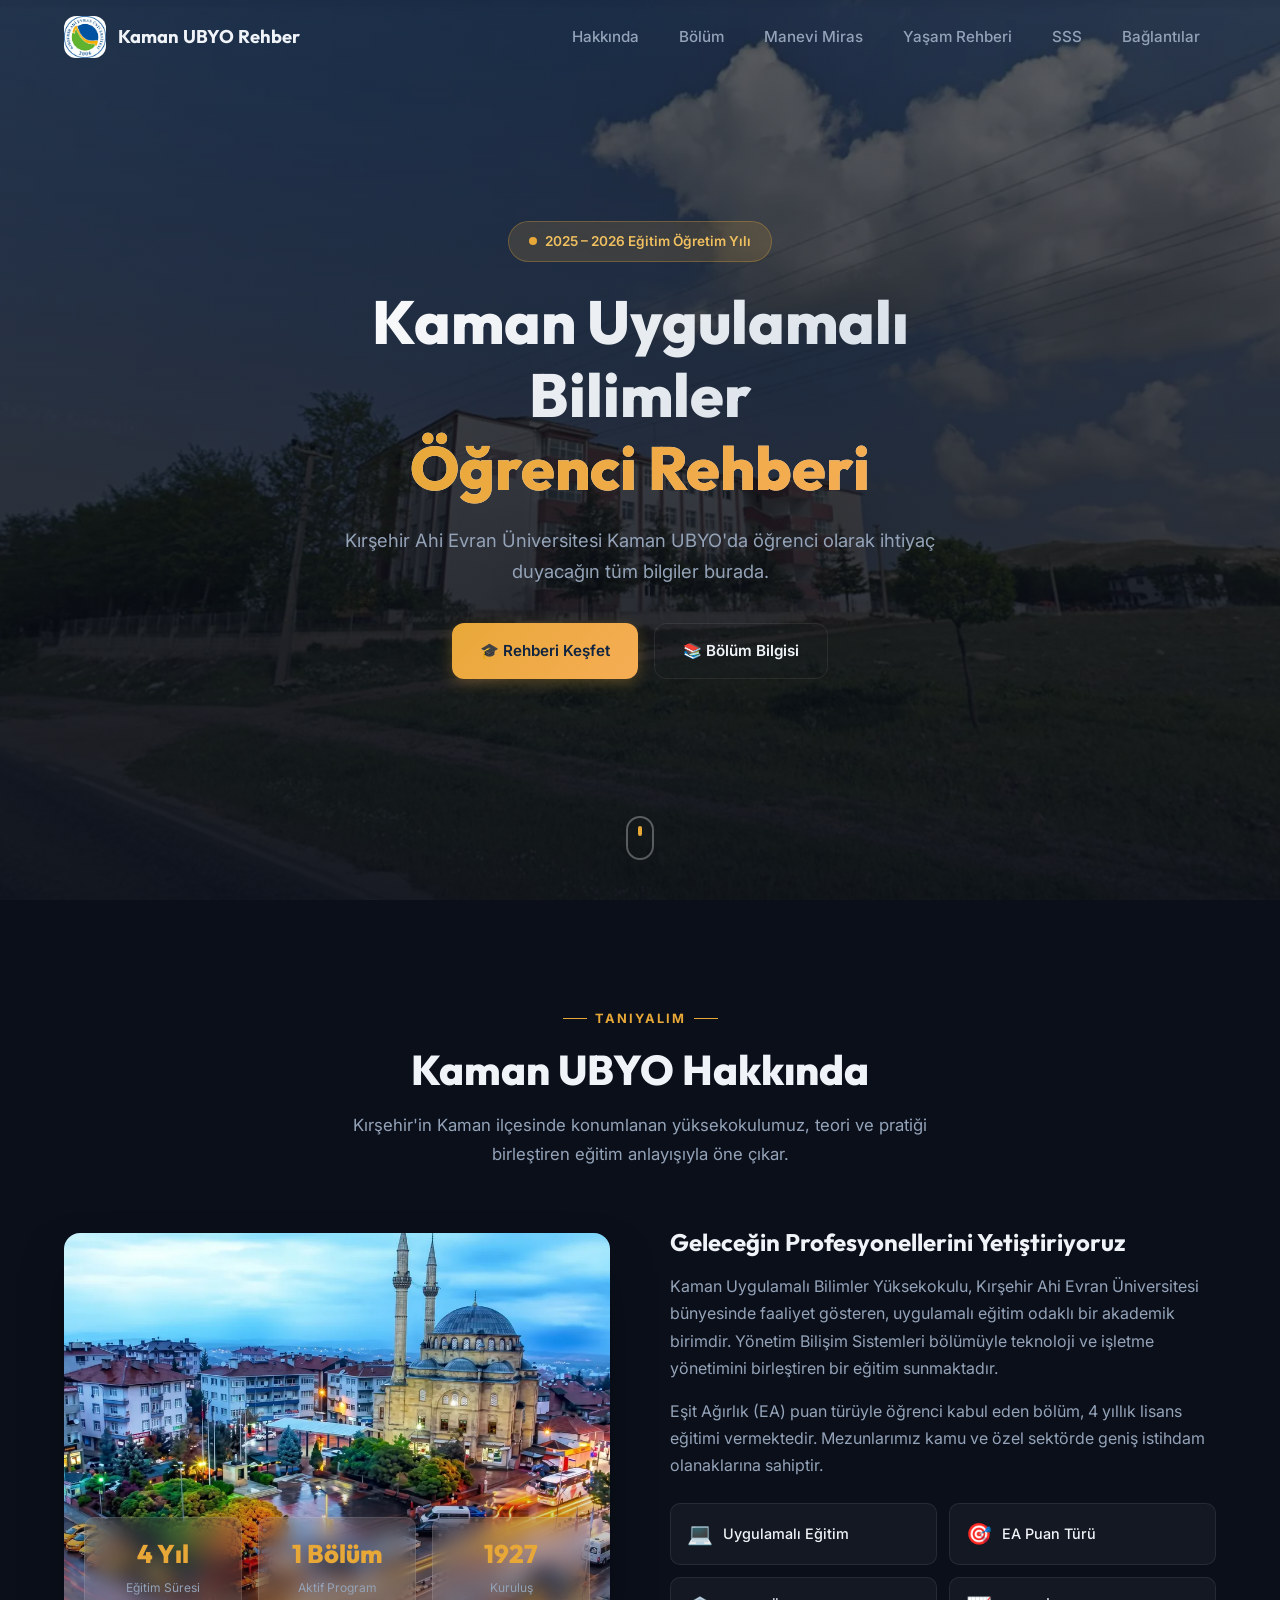
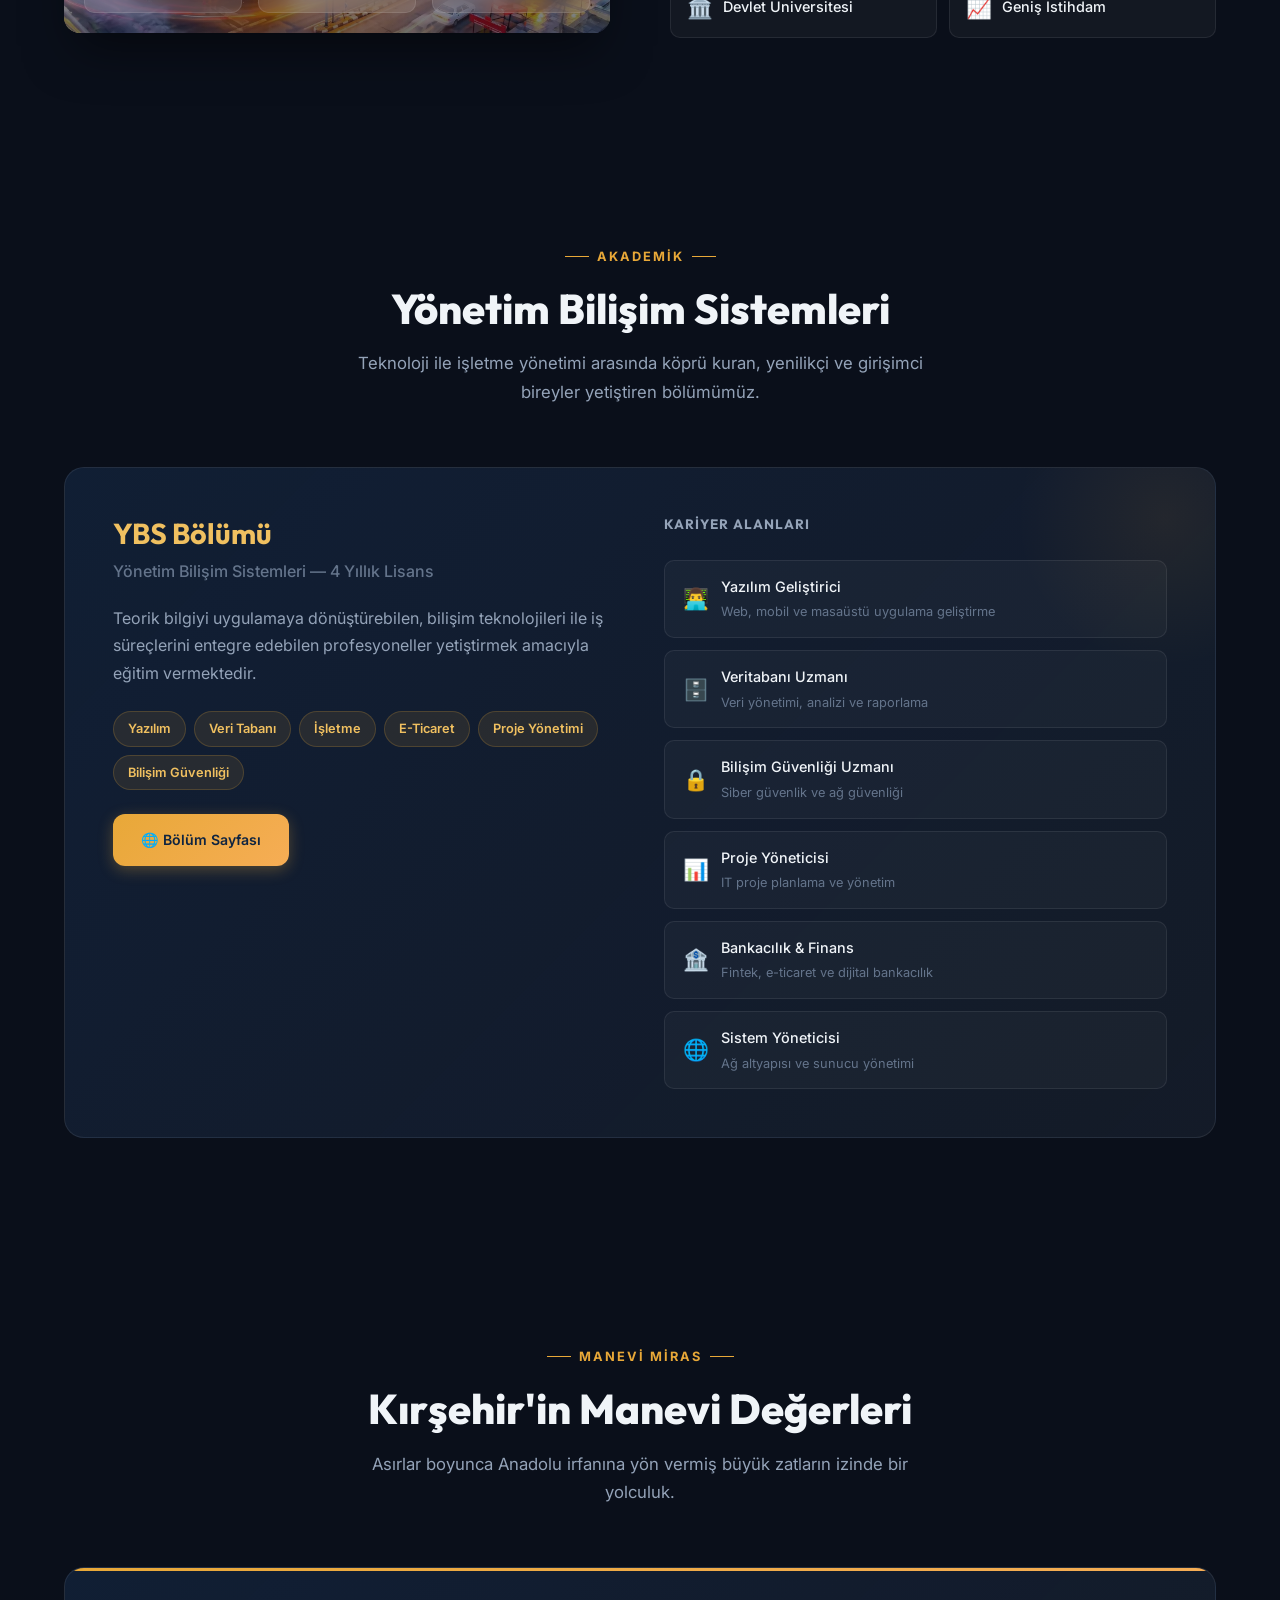
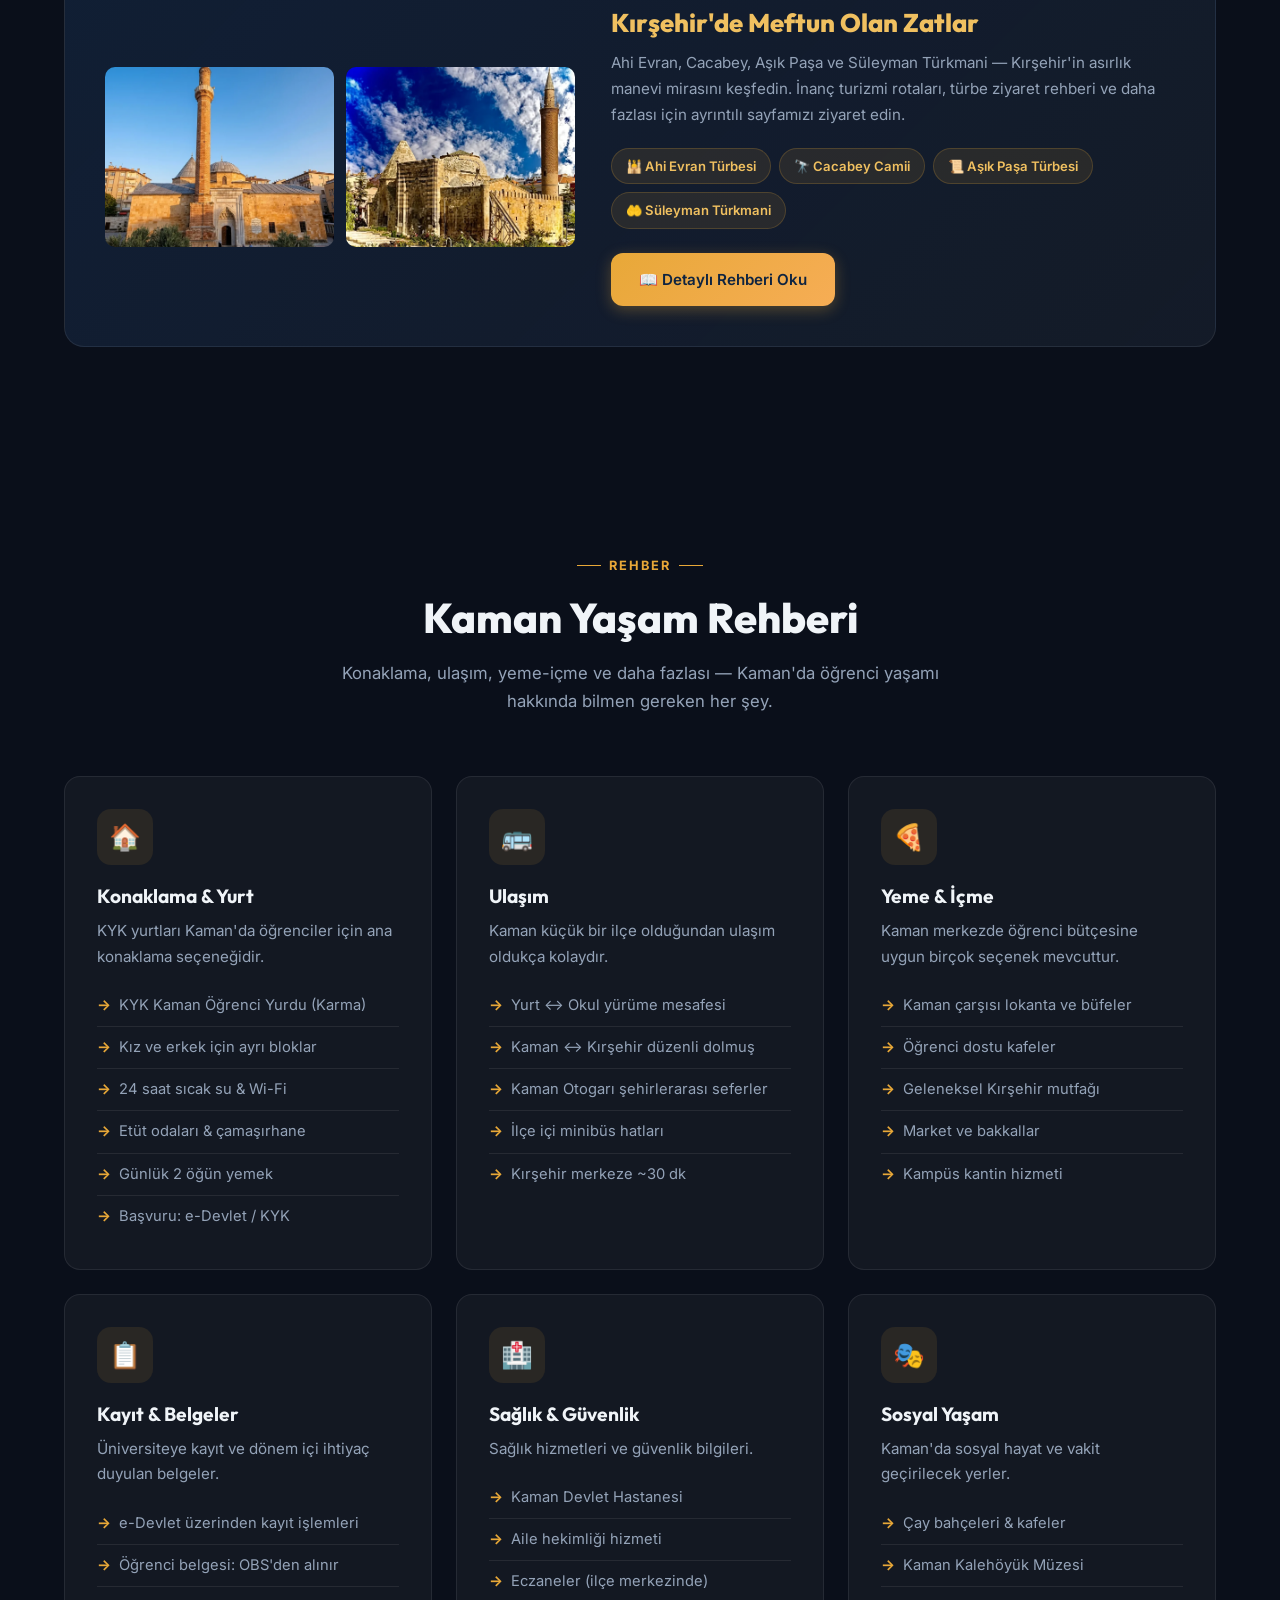
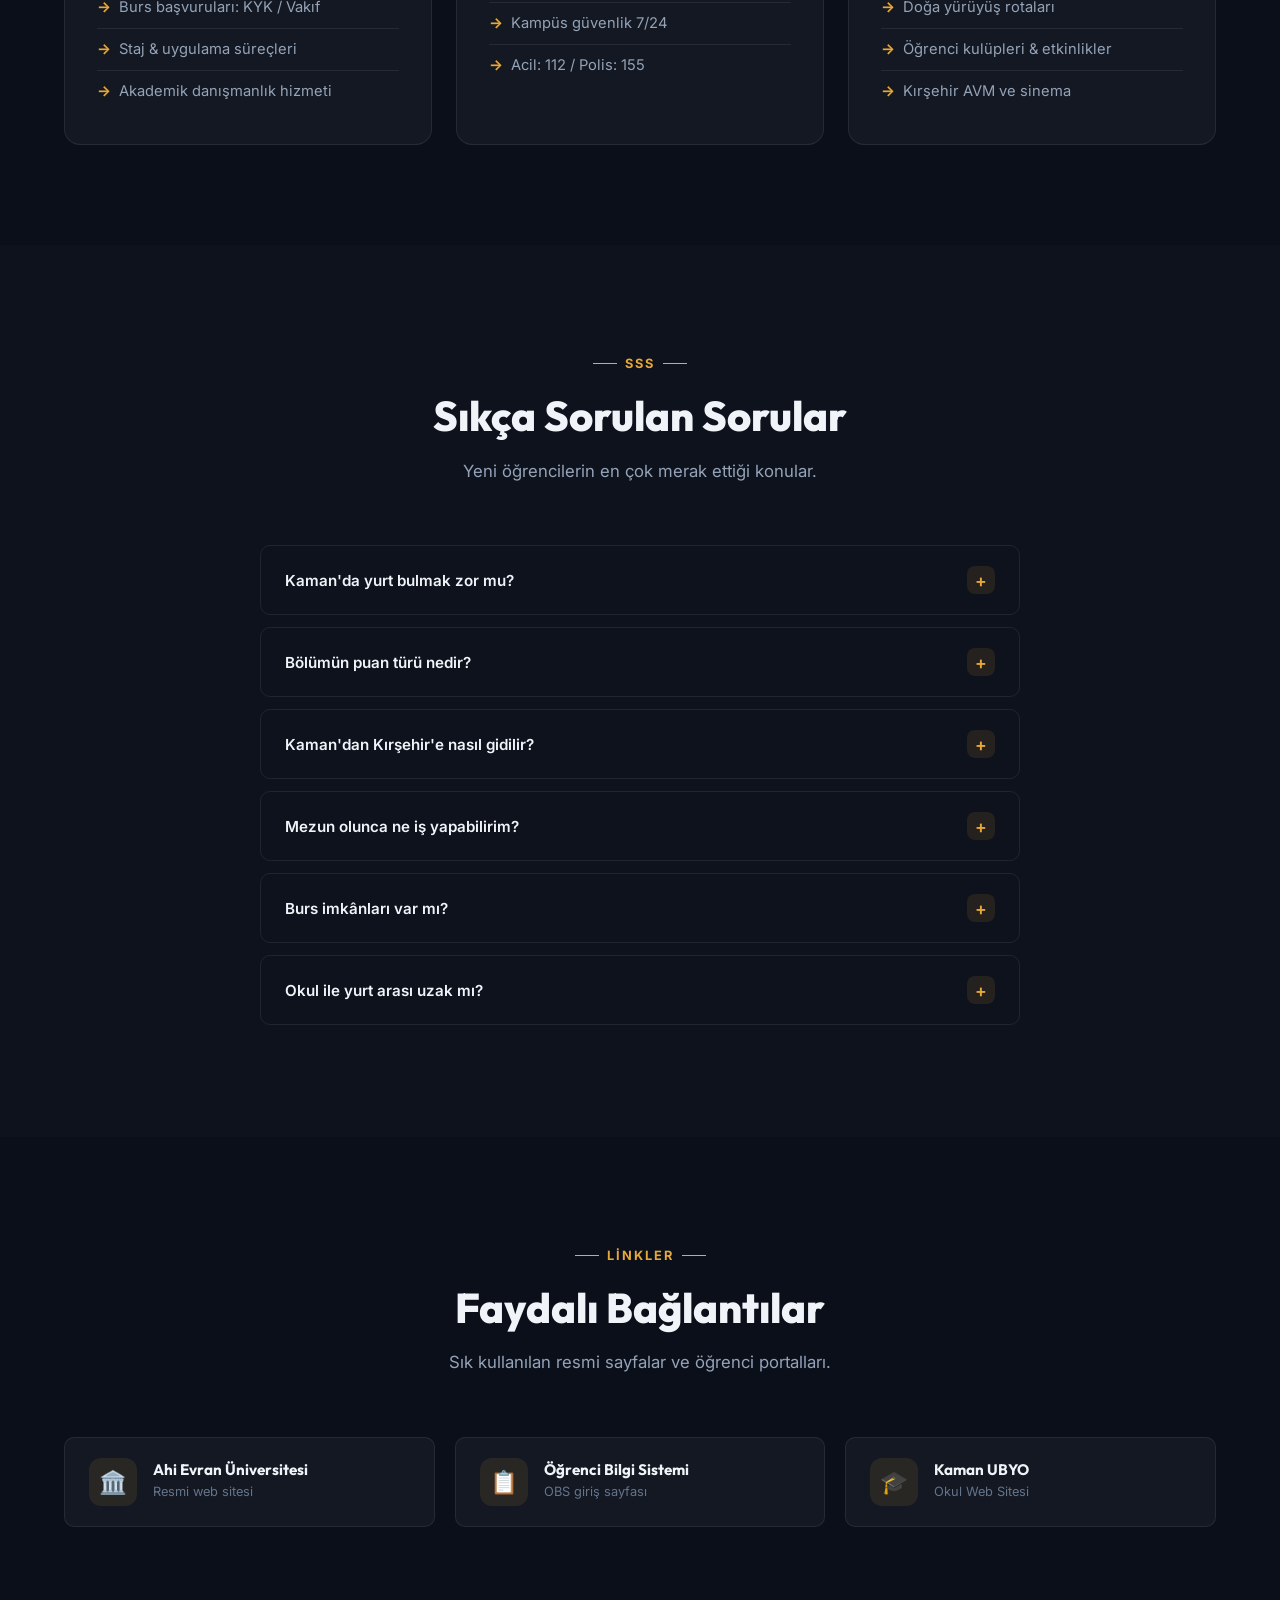
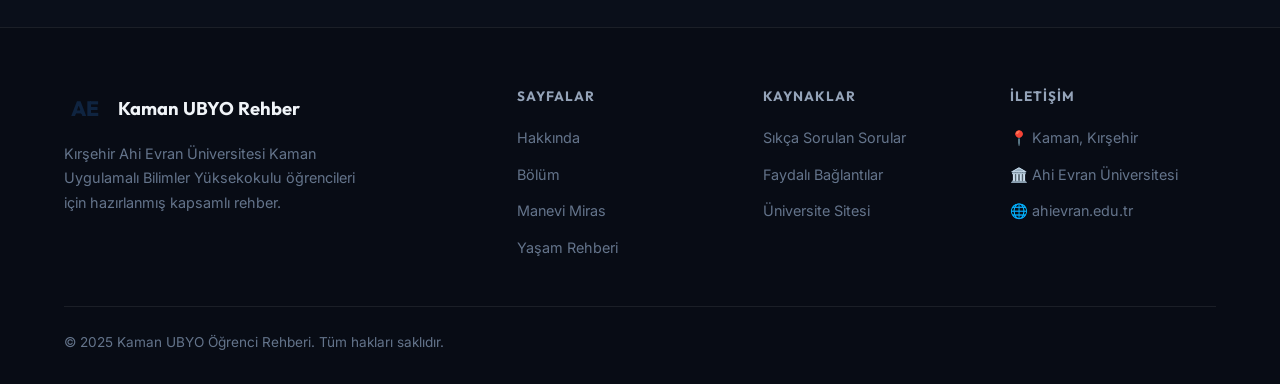
==== index.html @ b70bb129 "Add files via upload" ====
<!DOCTYPE html>
<html lang="tr">
<head>
  <meta charset="UTF-8">
  <meta name="viewport" content="width=device-width, initial-scale=1.0">
  <meta name="description" content="Kırşehir Ahi Evran Üniversitesi Kaman Uygulamalı Bilimler Yüksekokulu Öğrenci Rehberi - Kampüs, bölüm, konaklama, ulaşım ve yaşam bilgileri.">
  <!-- Meta keywords kaldırıldı — Google tarafından artık kullanılmıyor -->
  <meta name="robots" content="index, follow">
  <meta name="author" content="Kaman UBYO">
  <meta name="publisher" content="Kırşehir Ahi Evran Üniversitesi - Kaman Uygulamalı Bilimler Yüksekokulu">
  <meta name="theme-color" content="#1a365d">
  <link rel="canonical" href="https://kamanubyo2026.blog/">

  <!-- Favicon -->
  <link rel="icon" type="image/png" href="images/logo.png">
  <link rel="apple-touch-icon" href="images/logo.png">

  <!-- Open Graph / Sosyal Medya -->
  <meta property="og:type" content="website">
  <meta property="og:title" content="Kaman UBYO Öğrenci Rehberi | Ahi Evran Üniversitesi">
  <meta property="og:description" content="Kırşehir Ahi Evran Üniversitesi Kaman UBYO öğrenci rehberi. Bölüm, konaklama, ulaşım, Kırşehir türbeleri ve inanç turizmi bilgileri.">
  <meta property="og:url" content="https://kamanubyo2026.blog/">
  <meta property="og:locale" content="tr_TR">
  <meta property="og:site_name" content="Kaman UBYO Rehber">
  <meta property="og:image" content="https://kamanubyo2026.blog/images/campus-hero.png">
  <meta property="og:image:alt" content="Kaman UBYO Kampüs Görünümü">

  <!-- Twitter Card -->
  <meta name="twitter:card" content="summary_large_image">
  <meta name="twitter:title" content="Kaman UBYO Öğrenci Rehberi | Ahi Evran Üniversitesi">
  <meta name="twitter:description" content="Kırşehir Ahi Evran Üniversitesi Kaman UBYO öğrenci rehberi. Bölüm, konaklama, ulaşım ve yaşam bilgileri.">
  <meta name="twitter:image" content="https://kamanubyo2026.blog/images/campus-hero.png">

  <title>Kaman UBYO Öğrenci Rehberi | Ahi Evran Üniversitesi</title>
  <link rel="stylesheet" href="style.css">

  <!-- JSON-LD Yapılandırılmış Veri -->
  <script type="application/ld+json">
  {
    "@context": "https://schema.org",
    "@type": "EducationalOrganization",
    "name": "Kaman Uygulamalı Bilimler Yüksekokulu",
    "alternateName": "Kaman UBYO",
    "url": "https://kamanubyo.ahievran.edu.tr/",
    "parentOrganization": {
      "@type": "CollegeOrUniversity",
      "name": "Kırşehir Ahi Evran Üniversitesi",
      "url": "https://www.ahievran.edu.tr"
    },
    "address": {
      "@type": "PostalAddress",
      "addressLocality": "Kaman",
      "addressRegion": "Kırşehir",
      "addressCountry": "TR"
    },
    "description": "Kırşehir Ahi Evran Üniversitesi Kaman Uygulamalı Bilimler Yüksekokulu - Yönetim Bilişim Sistemleri bölümü ile uygulamalı eğitim."
  }
  </script>
  <script type="application/ld+json">
  {
    "@context": "https://schema.org",
    "@type": "Article",
    "headline": "Kırşehir'de Meftun Olan Zatlar: Anadolu İrfanının Kalbi",
    "description": "Kırşehir'de meftun olan zatlar: Ahi Evran, Cacabey, Aşık Paşa ve Süleyman Türkmani türbeleri hakkında kapsamlı rehber.",
    "keywords": "Kırşehir türbeleri, Kırşehir inanç turizmi, Ahi Evran, Cacabey, Aşık Paşa",
    "inLanguage": "tr",
    "publisher": {
      "@type": "Organization",
      "name": "Kaman UBYO Rehber"
    }
  }
  </script>
</head>
<body>

  <!-- NAVBAR -->
  <nav class="navbar" id="navbar">
    <div class="container">
      <a href="#" class="nav-logo">
        <div class="logo-icon">
          <picture>
            <source srcset="images/logo.webp" type="image/webp">
            <img src="images/logo.png" alt="Kaman" width="42" height="42">
          </picture>
        </div>
        <span>Kaman UBYO Rehber</span>
      </a>
      <div class="nav-links">
        <a href="#hakkinda" class="active" title="Kaman UBYO Hakkında Bilgiler">Hakkında</a>
        <a href="#bolum" title="Yönetim Bilişim Sistemleri Bölümü">Bölüm</a>
        <a href="manevi-miras.html" title="Kırşehir'in Manevi Mirası ve Türbeleri">Manevi Miras</a>
        <a href="#yasam" title="Kaman Yaşam ve Öğrenci Rehberi">Yaşam Rehberi</a>
        <a href="#sss" title="Sıkça Sorulan Sorular">SSS</a>
        <a href="#baglantilar" title="Faydalı Bağlantılar ve Resmi Sayfalar">Bağlantılar</a>
      </div>
      <button class="mobile-toggle" aria-label="Menü">
        <span></span><span></span><span></span>
      </button>
    </div>
  </nav>

  <!-- MOBILE MENU -->
  <div class="mobile-menu">
    <a href="#hakkinda" title="Kaman UBYO Hakkında Bilgiler">Hakkında</a>
    <a href="#bolum" title="Yönetim Bilişim Sistemleri Bölümü">Bölüm</a>
    <a href="manevi-miras.html" title="Kırşehir'in Manevi Mirası ve Türbeleri">Manevi Miras</a>
    <a href="#yasam" title="Kaman Yaşam ve Öğrenci Rehberi">Yaşam Rehberi</a>
    <a href="#sss" title="Sıkça Sorulan Sorular">SSS</a>
    <a href="#baglantilar" title="Faydalı Bağlantılar ve Resmi Sayfalar">Bağlantılar</a>
  </div>

  <!-- HERO -->
  <section class="hero" id="hero">
    <div class="hero-bg">
      <picture>
        <source srcset="images/campus-hero.webp" type="image/webp">
        <img src="images/campus-hero.png" alt="Kampüs" width="1200" height="728">
      </picture>
    </div>
    <div class="hero-content">
      <div class="hero-badge">
        <span class="dot"></span>
        2025 – 2026 Eğitim Öğretim Yılı
      </div>
      <h1>Kaman Uygulamalı Bilimler<br><span>Öğrenci Rehberi</span></h1>
      <p>Kırşehir Ahi Evran Üniversitesi Kaman UBYO'da öğrenci olarak ihtiyaç duyacağın tüm bilgiler burada.</p>
      <div class="hero-buttons">
        <a href="#hakkinda" class="btn btn-primary" title="Kaman UBYO Rehberini Keşfet">🎓 Rehberi Keşfet</a>
        <a href="#bolum" class="btn btn-outline" title="Yönetim Bilişim Sistemleri Bölüm Bilgisi">📚 Bölüm Bilgisi</a>
      </div>
    </div>
    <div class="scroll-indicator">
      <div class="mouse"><div class="wheel"></div></div>
    </div>
  </section>

  <!-- HAKKINDA -->
  <section class="section" id="hakkinda">
    <div class="container">
      <div class="section-header fade-in">
        <div class="section-label">Tanıyalım</div>
        <h2>Kaman UBYO Hakkında</h2>
        <p>Kırşehir'in Kaman ilçesinde konumlanan yüksekokulumuz, teori ve pratiği birleştiren eğitim anlayışıyla öne çıkar.</p>
      </div>
      <div class="about-grid">
        <div class="about-image fade-in">
          <picture>
            <source srcset="images/kaman-town.webp" type="image/webp">
            <img src="images/kaman-town.png" alt="Kaman İlçesi" width="1200" height="672" loading="lazy">
          </picture>
          <div class="about-stats">
            <div class="stat-item">
              <div class="num" data-count="4" data-suffix=" Yıl">0</div>
              <div class="label">Eğitim Süresi</div>
            </div>
            <div class="stat-item">
              <div class="num" data-count="1" data-suffix=" Bölüm">0</div>
              <div class="label">Aktif Program</div>
            </div>
            <div class="stat-item">
              <div class="num" data-count="2025">0</div>
              <div class="label">Kuruluş</div>
            </div>
          </div>
        </div>
        <div class="about-text fade-in">
          <h3>Geleceğin Profesyonellerini Yetiştiriyoruz</h3>
          <p>Kaman Uygulamalı Bilimler Yüksekokulu, Kırşehir Ahi Evran Üniversitesi bünyesinde faaliyet gösteren, uygulamalı eğitim odaklı bir akademik birimdir. Yönetim Bilişim Sistemleri bölümüyle teknoloji ve işletme yönetimini birleştiren bir eğitim sunmaktadır.</p>
          <p>Eşit Ağırlık (EA) puan türüyle öğrenci kabul eden bölüm, 4 yıllık lisans eğitimi vermektedir. Mezunlarımız kamu ve özel sektörde geniş istihdam olanaklarına sahiptir.</p>
          <div class="about-features">
            <div class="about-feature"><span class="icon">💻</span> Uygulamalı Eğitim</div>
            <div class="about-feature"><span class="icon">🎯</span> EA Puan Türü</div>
            <div class="about-feature"><span class="icon">🏛️</span> Devlet Üniversitesi</div>
            <div class="about-feature"><span class="icon">📈</span> Geniş İstihdam</div>
          </div>
        </div>
      </div>
    </div>
  </section>

  <!-- BÖLÜM -->
  <section class="section" id="bolum">
    <div class="container">
      <div class="section-header fade-in">
        <div class="section-label">Akademik</div>
        <h2>Yönetim Bilişim Sistemleri</h2>
        <p>Teknoloji ile işletme yönetimi arasında köprü kuran, yenilikçi ve girişimci bireyler yetiştiren bölümümüz.</p>
      </div>
      <div class="dept-showcase fade-in">
        <div class="dept-grid">
          <div class="dept-info">
            <h3>YBS Bölümü</h3>
            <div class="subtitle">Yönetim Bilişim Sistemleri — 4 Yıllık Lisans</div>
            <p>Teorik bilgiyi uygulamaya dönüştürebilen, bilişim teknolojileri ile iş süreçlerini entegre edebilen profesyoneller yetiştirmek amacıyla eğitim vermektedir.</p>
            <div class="dept-tags">
              <span class="dept-tag">Yazılım</span>
              <span class="dept-tag">Veri Tabanı</span>
              <span class="dept-tag">İşletme</span>
              <span class="dept-tag">E-Ticaret</span>
              <span class="dept-tag">Proje Yönetimi</span>
              <span class="dept-tag">Bilişim Güvenliği</span>
            </div>
            <a href="https://kamanubyo.ahievran.edu.tr/akademik/yonetim-bilisim-sistemleri/yonetim-bilisim-sistemleri-bolumu" target="_blank" rel="nofollow noopener noreferrer" class="btn btn-primary btn-sm" title="Kaman UBYO Yönetim Bilişim Sistemleri Bölüm Sayfası">
              🌐 Bölüm Sayfası
            </a>
          </div>
          <div class="career-list">
            <h4 class="career-heading">Kariyer Alanları</h4>
            <div class="career-item">
              <span class="emoji">👨‍💻</span>
              <div><div class="text">Yazılım Geliştirici</div><div class="desc">Web, mobil ve masaüstü uygulama geliştirme</div></div>
            </div>
            <div class="career-item">
              <span class="emoji">🗄️</span>
              <div><div class="text">Veritabanı Uzmanı</div><div class="desc">Veri yönetimi, analizi ve raporlama</div></div>
            </div>
            <div class="career-item">
              <span class="emoji">🔒</span>
              <div><div class="text">Bilişim Güvenliği Uzmanı</div><div class="desc">Siber güvenlik ve ağ güvenliği</div></div>
            </div>
            <div class="career-item">
              <span class="emoji">📊</span>
              <div><div class="text">Proje Yöneticisi</div><div class="desc">IT proje planlama ve yönetim</div></div>
            </div>
            <div class="career-item">
              <span class="emoji">🏦</span>
              <div><div class="text">Bankacılık & Finans</div><div class="desc">Fintek, e-ticaret ve dijital bankacılık</div></div>
            </div>
            <div class="career-item">
              <span class="emoji">🌐</span>
              <div><div class="text">Sistem Yöneticisi</div><div class="desc">Ağ altyapısı ve sunucu yönetimi</div></div>
            </div>
          </div>
        </div>
      </div>
    </div>
  </section>

  <!-- KIRSEHIR MEFTUN OLAN ZATLAR — ÖZET & LİNK -->
  <section class="section" id="meftun">
    <div class="container">
      <div class="section-header fade-in">
        <div class="section-label">Manevi Miras</div>
        <h2>Kırşehir'in Manevi Değerleri</h2>
        <p>Asırlar boyunca Anadolu irfanına yön vermiş büyük zatların izinde bir yolculuk.</p>
      </div>

      <div class="miras-teaser fade-in">
        <div class="miras-teaser-grid">
          <div class="miras-teaser-images">
            <picture>
              <source srcset="images/ahi_evran_turbesi_1776597337366.webp" type="image/webp">
              <img src="images/ahi_evran_turbesi_1776597337366.png" alt="Ahi Evran Türbesi" loading="lazy" width="1024" height="1024">
            </picture>
            <picture>
              <source srcset="images/cacabey_camii_1776597352142.webp" type="image/webp">
              <img src="images/cacabey_camii_1776597352142.png" alt="Cacabey Camii" loading="lazy" width="1024" height="1024">
            </picture>
          </div>
          <div class="miras-teaser-text">
            <h3>Kırşehir'de Meftun Olan Zatlar</h3>
            <p>Ahi Evran, Cacabey, Aşık Paşa ve Süleyman Türkmani — Kırşehir'in asırlık manevi mirasını keşfedin. İnanç turizmi rotaları, türbe ziyaret rehberi ve daha fazlası için ayrıntılı sayfamızı ziyaret edin.</p>
            <div class="miras-teaser-tags">
              <span>🕌 Ahi Evran Türbesi</span>
              <span>🔭 Cacabey Camii</span>
              <span>📜 Aşık Paşa Türbesi</span>
              <span>🤲 Süleyman Türkmani</span>
            </div>
            <a href="manevi-miras.html" class="btn btn-primary" title="Kırşehir Manevi Miras Rehberini Oku">📖 Detaylı Rehberi Oku</a>
          </div>
        </div>
      </div>

    </div>
  </section>

  
 

  <!-- YAŞAM REHBERİ -->
  <section class="section" id="yasam">
    <div class="container">
      <div class="section-header fade-in">
        <div class="section-label">Rehber</div>
        <h2>Kaman Yaşam Rehberi</h2>
        <p>Konaklama, ulaşım, yeme-içme ve daha fazlası — Kaman'da öğrenci yaşamı hakkında bilmen gereken her şey.</p>
      </div>
      <div class="cards-grid">
        <div class="card fade-in">
          <div class="card-icon">🏠</div>
          <h3>Konaklama & Yurt</h3>
          <p>KYK yurtları Kaman'da öğrenciler için ana konaklama seçeneğidir.</p>
          <ul class="card-list">
            <li>KYK Kaman Öğrenci Yurdu (Karma)</li>
            <li>Kız ve erkek için ayrı bloklar</li>
            <li>24 saat sıcak su & Wi-Fi</li>
            <li>Etüt odaları & çamaşırhane</li>
            <li>Günlük 2 öğün yemek</li>
            <li>Başvuru: e-Devlet / KYK</li>
          </ul>
        </div>
        <div class="card fade-in">
          <div class="card-icon">🚌</div>
          <h3>Ulaşım</h3>
          <p>Kaman küçük bir ilçe olduğundan ulaşım oldukça kolaydır.</p>
          <ul class="card-list">
            <li>Yurt ↔ Okul yürüme mesafesi</li>
            <li>Kaman ↔ Kırşehir düzenli dolmuş</li>
            <li>Kaman Otogarı şehirlerarası seferler</li>
            <li>İlçe içi minibüs hatları</li>
            <li>Kırşehir merkeze ~30 dk</li>
          </ul>
        </div>
        <div class="card fade-in">
          <div class="card-icon">🍕</div>
          <h3>Yeme & İçme</h3>
          <p>Kaman merkezde öğrenci bütçesine uygun birçok seçenek mevcuttur.</p>
          <ul class="card-list">
            <li>Kaman çarşısı lokanta ve büfeler</li>
            <li>Öğrenci dostu kafeler</li>
            <li>Geleneksel Kırşehir mutfağı</li>
            <li>Market ve bakkallar</li>
            <li>Kampüs kantin hizmeti</li>
          </ul>
        </div>
        <div class="card fade-in">
          <div class="card-icon">📋</div>
          <h3>Kayıt & Belgeler</h3>
          <p>Üniversiteye kayıt ve dönem içi ihtiyaç duyulan belgeler.</p>
          <ul class="card-list">
            <li>e-Devlet üzerinden kayıt işlemleri</li>
            <li>Öğrenci belgesi: OBS'den alınır</li>
            <li>Burs başvuruları: KYK / Vakıf</li>
            <li>Staj & uygulama süreçleri</li>
            <li>Akademik danışmanlık hizmeti</li>
          </ul>
        </div>
        <div class="card fade-in">
          <div class="card-icon">🏥</div>
          <h3>Sağlık & Güvenlik</h3>
          <p>Sağlık hizmetleri ve güvenlik bilgileri.</p>
          <ul class="card-list">
            <li>Kaman Devlet Hastanesi</li>
            <li>Aile hekimliği hizmeti</li>
            <li>Eczaneler (ilçe merkezinde)</li>
            <li>Kampüs güvenlik 7/24</li>
            <li>Acil: 112 / Polis: 155</li>
          </ul>
        </div>
        <div class="card fade-in">
          <div class="card-icon">🎭</div>
          <h3>Sosyal Yaşam</h3>
          <p>Kaman'da sosyal hayat ve vakit geçirilecek yerler.</p>
          <ul class="card-list">
            <li>Çay bahçeleri & kafeler</li>
            <li>Kaman Kalehöyük Müzesi</li>
            <li>Doğa yürüyüş rotaları</li>
            <li>Öğrenci kulüpleri & etkinlikler</li>
            <li>Kırşehir AVM ve sinema</li>
          </ul>
        </div>
      </div>
    </div>
  </section>

  <!-- SSS -->
  <section class="section section-sss" id="sss">
    <div class="container">
      <div class="section-header fade-in">
        <div class="section-label">SSS</div>
        <h2>Sıkça Sorulan Sorular</h2>
        <p>Yeni öğrencilerin en çok merak ettiği konular.</p>
      </div>
      <div class="faq-list fade-in">
        <div class="faq-item">
          <button class="faq-question">
            <span>Kaman'da yurt bulmak zor mu?</span>
            <span class="faq-icon">+</span>
          </button>
          <div class="faq-answer">
            <div class="faq-answer-inner">KYK yurdu Kaman'daki ana konaklama seçeneğidir. Başvurular her yıl e-Devlet veya KYK resmi sitesi üzerinden yapılır. Kontenjan sınırlı olabilir, bu nedenle erken başvuru önemlidir. Yurt dışında kalmak isteyenler için ilçe merkezinde kiralık daireler de bulunmaktadır.</div>
          </div>
        </div>
        <div class="faq-item">
          <button class="faq-question">
            <span>Bölümün puan türü nedir?</span>
            <span class="faq-icon">+</span>
          </button>
          <div class="faq-answer">
            <div class="faq-answer-inner">Yönetim Bilişim Sistemleri bölümü Eşit Ağırlık (EA) puan türü ile öğrenci kabul etmektedir. 4 yıllık lisans programıdır.</div>
          </div>
        </div>
        <div class="faq-item">
          <button class="faq-question">
            <span>Kaman'dan Kırşehir'e nasıl gidilir?</span>
            <span class="faq-icon">+</span>
          </button>
          <div class="faq-answer">
            <div class="faq-answer-inner">Kaman ile Kırşehir merkez arasında düzenli dolmuş ve otobüs seferleri bulunmaktadır. Yolculuk süresi yaklaşık 45 dakikadır. Kaman Otogarı'ndan şehirlerarası otobüs seferleri de mevcuttur.</div>
          </div>
        </div>
        <div class="faq-item">
          <button class="faq-question">
            <span>Mezun olunca ne iş yapabilirim?</span>
            <span class="faq-icon">+</span>
          </button>
          <div class="faq-answer">
            <div class="faq-answer-inner">YBS mezunları yazılım geliştirici, sistem yöneticisi, veritabanı uzmanı, bilişim güvenliği uzmanı, proje yöneticisi gibi teknik rollerin yanı sıra; e-ticaret, bankacılık, sigortacılık, muhasebe gibi sektörlerde danışmanlık ve yönetim pozisyonlarında çalışabilir. Kamu sektöründe de KPSS ile bilişim uzmanı olarak istihdam imkânı vardır.</div>
          </div>
        </div>
        <div class="faq-item">
          <button class="faq-question">
            <span>Burs imkânları var mı?</span>
            <span class="faq-icon">+</span>
          </button>
          <div class="faq-answer">
            <div class="faq-answer-inner">KYK burs ve kredi başvuruları her dönem açılmaktadır. Bunun dışında çeşitli vakıf bursları, belediye bursları ve üniversitenin kendi burs olanakları mevcuttur. Detaylı bilgi için öğrenci işleri ile iletişime geçebilirsiniz.</div>
          </div>
        </div>
        <div class="faq-item">
          <button class="faq-question">
            <span>Okul ile yurt arası uzak mı?</span>
            <span class="faq-icon">+</span>
          </button>
          <div class="faq-answer">
            <div class="faq-answer-inner">Hayır, KYK yurdu ile Kaman UBYO arasındaki mesafe yürüme mesafesindedir. Kaman küçük bir ilçe olduğundan ilçe içi ulaşım genellikle yaya olarak sağlanabilir.</div>
          </div>
        </div>
      </div>
    </div>
  </section>

  <!-- BAĞLANTILAR -->
  <section class="section" id="baglantilar">
    <div class="container">
      <div class="section-header fade-in">
        <div class="section-label">Linkler</div>
        <h2>Faydalı Bağlantılar</h2>
        <p>Sık kullanılan resmi sayfalar ve öğrenci portalları.</p>
      </div>
      <div class="links-grid fade-in">
        <a href="https://www.ahievran.edu.tr" target="_blank" rel="nofollow noopener noreferrer" class="link-card" title="Kırşehir Ahi Evran Üniversitesi Resmi Web Sitesi">
          <div class="link-icon">🏛️</div>
          <div class="link-text">
            <h4>Ahi Evran Üniversitesi</h4>
            <p>Resmi web sitesi</p>
          </div>
        </a>
        <a href="https://obs.ahievran.edu.tr" target="_blank" rel="nofollow noopener noreferrer" class="link-card" title="Ahi Evran Üniversitesi Öğrenci Bilgi Sistemi (OBS)">
          <div class="link-icon">📋</div>
          <div class="link-text">
            <h4>Öğrenci Bilgi Sistemi</h4>
            <p>OBS giriş sayfası</p>
          </div>
        </a>
        
        <a href="https://kamanubyo.ahievran.edu.tr/" target="_blank" rel="nofollow noopener noreferrer" class="link-card" title="Kaman Uygulamalı Bilimler Yüksekokulu Resmi Sitesi">
          <div class="link-icon">🎓</div>
          <div class="link-text">
            <h4>Kaman UBYO</h4>
            <p>Okul Web Sitesi</p>
          </div>
        </a>
       
      </div>
    </div>
  </section>

  <!-- FOOTER -->
  <footer class="footer">
    <div class="container">
      <div class="footer-grid">
        <div class="footer-brand">
          <a href="#" class="nav-logo">
            <div class="logo-icon">AE</div>
            <span>Kaman UBYO Rehber</span>
          </a>
          <p>Kırşehir Ahi Evran Üniversitesi Kaman Uygulamalı Bilimler Yüksekokulu öğrencileri için hazırlanmış kapsamlı rehber.</p>
        </div>
        <div class="footer-col">
          <h4>Sayfalar</h4>
          <a href="#hakkinda" title="Kaman UBYO Hakkında Bilgiler">Hakkında</a>
          <a href="#bolum" title="Yönetim Bilişim Sistemleri Bölümü">Bölüm</a>
          <a href="manevi-miras.html" title="Kırşehir'in Manevi Mirası ve Türbeleri">Manevi Miras</a>
          <a href="#yasam" title="Kaman Yaşam ve Öğrenci Rehberi">Yaşam Rehberi</a>
        </div>
        <div class="footer-col">
          <h4>Kaynaklar</h4>
          <a href="#sss" title="Sıkça Sorulan Sorular">Sıkça Sorulan Sorular</a>
          <a href="#baglantilar" title="Faydalı Bağlantılar ve Resmi Sayfalar">Faydalı Bağlantılar</a>
          <a href="https://ahievran.edu.tr" target="_blank" rel="nofollow noopener noreferrer" title="Kırşehir Ahi Evran Üniversitesi Resmi Sitesi">Üniversite Sitesi</a>
        </div>
        <div class="footer-col">
          <h4>İletişim</h4>
          <span class="footer-info">📍 Kaman, Kırşehir</span>
          <span class="footer-info">🏛️ Ahi Evran Üniversitesi</span>
          <a href="https://ahievran.edu.tr" target="_blank" rel="nofollow noopener noreferrer" title="Kırşehir Ahi Evran Üniversitesi Resmi Sitesi">🌐 ahievran.edu.tr</a>
        </div>
      </div>
      <div class="footer-bottom">
        <span>© 2025 Kaman UBYO Öğrenci Rehberi. Tüm hakları saklıdır.</span>
      </div>
    </div>
  </footer>

  <script src="script.js"></script>
</body>
</html>
---- style.css ----
@import url('https://fonts.googleapis.com/css2?family=Inter:wght@300;400;500;600;700;800;900&family=Outfit:wght@400;500;600;700;800&display=swap');

:root {
  --primary: #1a365d;
  --primary-light: #2a4a7f;
  --primary-dark: #0f2440;
  --accent: #e8a838;
  --accent-light: #f0c060;
  --accent-dark: #c08020;
  --bg-dark: #0a0f1a;
  --bg-card: rgba(255,255,255,0.04);
  --bg-glass: rgba(255,255,255,0.06);
  --text-primary: #f0f4f8;
  --text-secondary: #94a3b8;
  --text-muted: #64748b;
  --border: rgba(255,255,255,0.08);
  --gradient-1: linear-gradient(135deg, #1a365d 0%, #2d3748 50%, #1a202c 100%);
  --gradient-accent: linear-gradient(135deg, #e8a838 0%, #f6ad55 100%);
  --gradient-hero: linear-gradient(180deg, rgba(10,15,26,0.3) 0%, rgba(10,15,26,0.85) 100%);
  --shadow-lg: 0 25px 50px -12px rgba(0,0,0,0.5);
  --shadow-glow: 0 0 40px rgba(232,168,56,0.15);
  --radius: 16px;
  --radius-sm: 10px;
  --transition: all 0.3s cubic-bezier(0.4,0,0.2,1);
}

*, *::before, *::after { margin:0; padding:0; box-sizing:border-box; }

html { scroll-behavior: smooth; scroll-padding-top: 80px; }

body {
  font-family: 'Inter', sans-serif;
  background: var(--bg-dark);
  color: var(--text-primary);
  font-size: 16px;
  line-height: 1.7;
  overflow-x: hidden;
}

h1,h2,h3,h4,h5 { font-family: 'Outfit', sans-serif; line-height: 1.2; }

a { text-decoration: none; color: inherit; }
img { max-width: 100%; display: block; }
picture { display: block; width: 100%; }
picture img { width: 100%; height: auto; }
ul { list-style: none; }

/* ===== NAVBAR ===== */
.navbar {
  position: fixed; top:0; left:0; width:100%; z-index:1000;
  padding: 16px 0;
  transition: var(--transition);
  background: transparent;
}
.navbar.scrolled {
  background: rgba(10,15,26,0.92);
  backdrop-filter: blur(20px);
  border-bottom: 1px solid var(--border);
  padding: 10px 0;
}
.navbar .container {
  display: flex; align-items: center; justify-content: space-between;
}
.nav-logo {
  display: flex; align-items: center; gap: 12px;
  font-family: 'Outfit', sans-serif; font-weight: 700; font-size: 1.15rem;
  color: var(--text-primary);
}
.nav-logo .logo-icon {
  width: 42px; height: 42px;
  background: transparent;
  border-radius: 12px;
  display: flex; align-items: center; justify-content: center;
  font-size: 1.3rem; font-weight: 800; color: var(--primary-dark);
  overflow: hidden;
}
.nav-logo .logo-icon img {
  width: 100%; height: 100%; object-fit: contain;
}
.nav-logo .logo-icon picture {
  width: 100%; height: 100%;
}
.nav-logo .logo-icon picture img {
  width: 100%; height: 100%; object-fit: contain;
}
.nav-links { display: flex; gap: 8px; align-items: center; }
.nav-links a {
  padding: 8px 16px; border-radius: 8px;
  font-size: 0.95rem; font-weight: 500;
  color: var(--text-secondary);
  transition: var(--transition);
}
.nav-links a:hover, .nav-links a.active {
  color: var(--text-primary);
  background: var(--bg-glass);
}
.mobile-toggle {
  display: none; background: none; border: none; cursor: pointer;
  width: 40px; height: 40px;
  flex-direction: column; gap: 6px; align-items: center; justify-content: center;
  z-index: 1100;
  position: relative;
}
.mobile-toggle span {
  display: block; width: 24px; height: 2.5px;
  background: var(--text-primary); border-radius: 2px;
  transition: var(--transition);
}
.mobile-toggle.active span:nth-child(1) {
  transform: rotate(45deg) translate(6px, 6px);
}
.mobile-toggle.active span:nth-child(2) {
  opacity: 0;
}
.mobile-toggle.active span:nth-child(3) {
  transform: rotate(-45deg) translate(6px, -6px);
}
.mobile-menu {
  display: none; position: fixed; top: 0; left: 0; width: 100%; height: 100vh;
  background: rgba(10,15,26,0.98); backdrop-filter: blur(20px);
  padding: 100px 24px 40px;
  z-index: 1050;
  flex-direction: column;
  align-items: center;
  justify-content: center;
  gap: 8px;
}
.mobile-menu.open { display: flex; }
.mobile-menu a {
  display: block; padding: 16px 32px; color: var(--text-secondary);
  font-size: 1.15rem; border-radius: 12px; transition: var(--transition);
  text-align: center; width: 100%; max-width: 300px;
  font-weight: 500;
}
.mobile-menu a:hover, .mobile-menu a:active {
  color: var(--text-primary); background: var(--bg-glass);
}

/* ===== CONTAINER ===== */
.container { max-width: 1200px; margin: 0 auto; padding: 0 24px; }

/* ===== HERO ===== */
.hero {
  position: relative; min-height: 100vh;
  display: flex; align-items: center; justify-content: center;
  overflow: hidden;
}
.hero-bg {
  position: absolute; inset: 0; z-index: 0;
}
.hero-bg img {
  width: 100%; height: 100%; object-fit: cover;
  filter: brightness(0.5);
}
.hero-bg picture {
  width: 100%; height: 100%;
}
.hero-bg picture img {
  width: 100%; height: 100%; object-fit: cover;
  filter: brightness(0.5);
}
.hero-bg::after {
  content: ''; position: absolute; inset: 0;
  background: var(--gradient-hero);
}
.hero-content {
  position: relative; z-index: 2; text-align: center;
  max-width: 800px; padding: 0 24px;
}
.hero-badge {
  display: inline-flex; align-items: center; gap: 8px;
  background: rgba(232,168,56,0.15); border: 1px solid rgba(232,168,56,0.3);
  padding: 8px 20px; border-radius: 50px;
  font-size: 0.85rem; font-weight: 600; color: var(--accent-light);
  margin-bottom: 24px;
  animation: fadeInDown 0.8s ease;
}
.hero-badge .dot {
  width: 8px; height: 8px; background: var(--accent);
  border-radius: 50%; animation: pulse 2s infinite;
}
.hero h1 {
  font-size: clamp(2.2rem, 5vw, 3.8rem); font-weight: 800;
  margin-bottom: 20px;
  background: linear-gradient(135deg, #fff 0%, #cbd5e0 100%);
  -webkit-background-clip: text; -webkit-text-fill-color: transparent;
  animation: fadeInUp 1s ease 0.2s both;
}
.hero h1 span {
  background: var(--gradient-accent);
  -webkit-background-clip: text; -webkit-text-fill-color: transparent;
}
.hero p {
  font-size: 1.15rem; color: var(--text-secondary);
  max-width: 600px; margin: 0 auto 36px;
  animation: fadeInUp 1s ease 0.4s both;
}
.hero-buttons {
  display: flex; gap: 16px; justify-content: center; flex-wrap: wrap;
  animation: fadeInUp 1s ease 0.6s both;
}
.btn {
  display: inline-flex; align-items: center; gap: 8px;
  padding: 14px 28px; border-radius: 12px;
  font-family: 'Inter', sans-serif; font-size: 0.95rem; font-weight: 600;
  cursor: pointer; transition: var(--transition); border: none;
}
.btn-primary {
  background: var(--gradient-accent); color: var(--primary-dark);
  box-shadow: 0 4px 15px rgba(232,168,56,0.3);
}
.btn-primary:hover {
  transform: translateY(-2px);
  box-shadow: 0 8px 25px rgba(232,168,56,0.4);
}
.btn-outline {
  background: transparent; color: var(--text-primary);
  border: 1px solid var(--border);
}
.btn-outline:hover {
  background: var(--bg-glass); border-color: rgba(255,255,255,0.2);
  transform: translateY(-2px);
}
.btn-sm { font-size: 0.88rem; }
.scroll-indicator {
  position: absolute; bottom: 40px; left: 50%; transform: translateX(-50%);
  z-index: 2; animation: bounce 2s infinite;
}
.scroll-indicator .mouse {
  width: 28px; height: 44px; border: 2px solid rgba(255,255,255,0.3);
  border-radius: 14px; display: flex; justify-content: center; padding-top: 8px;
}
.scroll-indicator .wheel {
  width: 4px; height: 10px; background: var(--accent);
  border-radius: 2px; animation: scrollWheel 2s infinite;
}

/* ===== SECTIONS ===== */
.section { padding: 100px 0; position: relative; }
.section-sss { background: rgba(255,255,255,0.01); }
.section-header {
  text-align: center; max-width: 600px; margin: 0 auto 60px;
}
.section-label {
  display: inline-flex; align-items: center; gap: 8px;
  font-size: 0.8rem; font-weight: 700; text-transform: uppercase;
  letter-spacing: 2px; color: var(--accent);
  margin-bottom: 16px;
}
.section-label::before, .section-label::after {
  content: ''; width: 24px; height: 1px; background: var(--accent);
}
.section-header h2 {
  font-size: clamp(1.8rem, 3.5vw, 2.6rem); font-weight: 800;
  margin-bottom: 16px;
}
.section-header p { color: var(--text-secondary); font-size: 1.05rem; }

/* ===== ABOUT ===== */
.about-grid {
  display: grid; grid-template-columns: 1fr 1fr;
  gap: 60px; align-items: center;
}
.about-image {
  position: relative; border-radius: var(--radius); overflow: hidden;
  box-shadow: var(--shadow-lg);
}
.about-image img { width: 100%; height: 400px; object-fit: cover; }
.about-image::after {
  content: ''; position: absolute; inset: 0;
  background: linear-gradient(180deg, transparent 60%, rgba(10,15,26,0.6));
}
.about-stats {
  position: absolute; bottom: 20px; left: 20px; right: 20px;
  display: flex; gap: 16px; z-index: 2;
}
.stat-item {
  flex: 1; background: rgba(255,255,255,0.1);
  backdrop-filter: blur(10px); border-radius: var(--radius-sm);
  padding: 14px; text-align: center;
  border: 1px solid rgba(255,255,255,0.1);
}
.stat-item .num {
  font-family: 'Outfit'; font-size: 1.6rem; font-weight: 800;
  color: var(--accent);
}
.stat-item .label {
  font-size: 0.75rem; color: var(--text-secondary); margin-top: 2px;
}
.about-text h3 { font-size: 1.5rem; margin-bottom: 16px; }
.about-text p { color: var(--text-secondary); margin-bottom: 16px; }
.about-features {
  display: grid; grid-template-columns: 1fr 1fr; gap: 12px; margin-top: 24px;
}
.about-feature {
  display: flex; align-items: center; gap: 10px;
  padding: 12px 16px; background: var(--bg-card);
  border-radius: var(--radius-sm); border: 1px solid var(--border);
  font-size: 0.9rem; font-weight: 500;
  transition: var(--transition);
}
.about-feature:hover {
  border-color: rgba(232,168,56,0.3);
  background: rgba(232,168,56,0.05);
}
.about-feature .icon { font-size: 1.3rem; }

/* ===== CARDS GRID ===== */
.cards-grid {
  display: grid; grid-template-columns: repeat(auto-fit, minmax(280px, 1fr));
  gap: 24px;
}
.card {
  background: var(--bg-card); border: 1px solid var(--border);
  border-radius: var(--radius); padding: 32px;
  transition: var(--transition); position: relative; overflow: hidden;
}
.card::before {
  content: ''; position: absolute; top: 0; left: 0; right: 0;
  height: 3px; background: var(--gradient-accent);
  transform: scaleX(0); transition: transform 0.4s ease;
}
.card:hover::before { transform: scaleX(1); }
.card:hover {
  transform: translateY(-4px); border-color: rgba(232,168,56,0.2);
  box-shadow: var(--shadow-glow);
}
.card-icon {
  width: 56px; height: 56px;
  background: rgba(232,168,56,0.1); border-radius: 14px;
  display: flex; align-items: center; justify-content: center;
  font-size: 1.6rem; margin-bottom: 20px;
}
.card h3 { font-size: 1.2rem; margin-bottom: 10px; font-weight: 700; }
.card p { color: var(--text-secondary); font-size: 0.95rem; }
.card-list { margin-top: 16px; }
.card-list li {
  padding: 8px 0; border-bottom: 1px solid var(--border);
  color: var(--text-secondary); font-size: 0.92rem;
  display: flex; align-items: center; gap: 8px;
}
.card-list li:last-child { border: none; }
.card-list li::before { content: '→'; color: var(--accent); font-weight: 700; }

/* ===== DEPARTMENT ===== */
.dept-showcase {
  background: linear-gradient(135deg, rgba(26,54,93,0.4), rgba(45,55,72,0.3));
  border: 1px solid var(--border); border-radius: 20px;
  padding: 48px; position: relative; overflow: hidden;
}
.dept-showcase::before {
  content: ''; position: absolute; top: -100px; right: -100px;
  width: 300px; height: 300px;
  background: radial-gradient(circle, rgba(232,168,56,0.08), transparent 70%);
}
.dept-grid { display: grid; grid-template-columns: 1fr 1fr; gap: 48px; }
.dept-info h3 {
  font-size: 1.8rem; margin-bottom: 8px; color: var(--accent-light);
}
.dept-info .subtitle {
  font-size: 1rem; color: var(--text-muted);
  margin-bottom: 20px; font-weight: 500;
}
.dept-info p { color: var(--text-secondary); margin-bottom: 24px; }
.dept-tags { display: flex; flex-wrap: wrap; gap: 8px; margin-bottom: 24px; }
.dept-tag {
  padding: 6px 14px; background: rgba(232,168,56,0.1);
  border: 1px solid rgba(232,168,56,0.2); border-radius: 20px;
  font-size: 0.8rem; font-weight: 600; color: var(--accent-light);
}
.career-list { display: grid; gap: 12px; }
.career-heading {
  margin-bottom: 16px;
  color: var(--text-secondary);
  font-size: 0.85rem;
  text-transform: uppercase;
  letter-spacing: 1px;
}
.career-item {
  display: flex; align-items: center; gap: 12px;
  padding: 14px 18px; background: rgba(255,255,255,0.03);
  border-radius: var(--radius-sm); border: 1px solid var(--border);
  transition: var(--transition);
}
.career-item:hover {
  background: rgba(232,168,56,0.05);
  border-color: rgba(232,168,56,0.2);
}
.career-item .emoji { font-size: 1.3rem; }
.career-item .text { font-size: 0.9rem; font-weight: 500; }
.career-item .desc {
  font-size: 0.8rem; color: var(--text-muted); margin-top: 2px;
}

/* ===== CAMPUS LIFE ===== */
.campus-grid {
  display: grid; grid-template-columns: repeat(3, 1fr); gap: 24px;
}
.campus-card {
  background: var(--bg-card); border: 1px solid var(--border);
  border-radius: var(--radius); overflow: hidden;
  transition: var(--transition);
}
.campus-card:hover {
  transform: translateY(-4px);
  box-shadow: var(--shadow-glow);
  border-color: rgba(232,168,56,0.2);
}
.campus-card-img {
  height: 180px; overflow: hidden;
}
.campus-card-img img {
  width: 100%; height: 100%; object-fit: cover;
  transition: transform 0.5s ease;
}
.campus-card:hover .campus-card-img img { transform: scale(1.05); }
.campus-card-body { padding: 24px; }
.campus-card-body h3 { font-size: 1.1rem; margin-bottom: 8px; }
.campus-card-body p { color: var(--text-secondary); font-size: 0.88rem; }

/* ===== FAQ ===== */
.faq-list { max-width: 760px; margin: 0 auto; }
.faq-item {
  border: 1px solid var(--border); border-radius: var(--radius-sm);
  margin-bottom: 12px; overflow: hidden;
  transition: var(--transition);
}
.faq-item.active { border-color: rgba(232,168,56,0.3); }
.faq-question {
  display: flex; align-items: center; justify-content: space-between;
  padding: 20px 24px; cursor: pointer; font-weight: 600;
  font-size: 0.95rem; transition: var(--transition);
  background: transparent; width: 100%; border: none;
  color: var(--text-primary); font-family: 'Inter';
  text-align: left;
}
.faq-question:hover { background: var(--bg-glass); }
.faq-icon {
  width: 28px; height: 28px; border-radius: 8px;
  background: rgba(232,168,56,0.1);
  display: flex; align-items: center; justify-content: center;
  font-size: 1.1rem; color: var(--accent); transition: transform 0.3s;
  flex-shrink: 0;
}
.faq-item.active .faq-icon { transform: rotate(45deg); }
.faq-answer {
  max-height: 0; overflow: hidden; transition: max-height 0.4s ease;
}
.faq-answer-inner {
  padding: 0 24px 20px; color: var(--text-secondary);
  font-size: 0.92rem; line-height: 1.8;
}

/* ===== LINKS SECTION ===== */
.links-grid {
  display: grid; grid-template-columns: repeat(auto-fit, minmax(260px, 1fr));
  gap: 20px;
}
.link-card {
  display: flex; align-items: center; gap: 16px;
  padding: 20px 24px; background: var(--bg-card);
  border: 1px solid var(--border); border-radius: var(--radius-sm);
  transition: var(--transition); cursor: pointer;
}
.link-card:hover {
  border-color: rgba(232,168,56,0.3);
  background: rgba(232,168,56,0.05);
  transform: translateY(-2px);
}
.link-card .link-icon {
  width: 48px; height: 48px; border-radius: 12px;
  background: rgba(232,168,56,0.1);
  display: flex; align-items: center; justify-content: center;
  font-size: 1.4rem; flex-shrink: 0;
}
.link-card .link-text h4 { font-size: 0.95rem; margin-bottom: 2px; }
.link-card .link-text p { font-size: 0.8rem; color: var(--text-muted); }

/* ===== FOOTER ===== */
.footer {
  border-top: 1px solid var(--border);
  padding: 60px 0 30px; background: rgba(0,0,0,0.2);
}
.footer-grid {
  display: grid; grid-template-columns: 2fr 1fr 1fr 1fr; gap: 40px;
  margin-bottom: 40px;
}
.footer-brand p {
  color: var(--text-muted); font-size: 0.9rem;
  margin-top: 12px; max-width: 300px;
}
.footer-col h4 {
  font-size: 0.85rem; font-weight: 700; text-transform: uppercase;
  letter-spacing: 1px; color: var(--text-secondary); margin-bottom: 16px;
}
.footer-col a {
  display: block; padding: 6px 0; font-size: 0.9rem;
  color: var(--text-muted); transition: var(--transition);
}
.footer-col a:hover { color: var(--accent-light); transform: translateX(4px); }
.footer-bottom {
  border-top: 1px solid var(--border); padding-top: 24px;
  display: flex; justify-content: space-between; align-items: center;
  font-size: 0.85rem; color: var(--text-muted);
}
.footer-info {
  display: block; padding: 6px 0; font-size: 0.9rem;
  color: var(--text-muted);
}

/* ===== ANIMATIONS ===== */
@keyframes fadeInUp {
  from { opacity: 0; transform: translateY(30px); }
  to { opacity: 1; transform: translateY(0); }
}
@keyframes fadeInDown {
  from { opacity: 0; transform: translateY(-20px); }
  to { opacity: 1; transform: translateY(0); }
}
@keyframes pulse { 0%,100%{opacity:1} 50%{opacity:0.4} }
@keyframes bounce {
  0%,100%{transform:translateX(-50%) translateY(0)}
  50%{transform:translateX(-50%) translateY(10px)}
}
@keyframes scrollWheel {
  0%{opacity:1;transform:translateY(0)}
  100%{opacity:0;transform:translateY(8px)}
}

.fade-in {
  opacity: 0; transform: translateY(30px);
  transition: opacity 0.6s ease, transform 0.6s ease;
}
.fade-in.visible { opacity: 1; transform: translateY(0); }

/* ===== SEO CONTENT ARTICLE ===== */
.seo-content {
  max-width: 860px;
  margin: 0 auto;
  background: linear-gradient(135deg, rgba(26,54,93,0.25), rgba(45,55,72,0.15));
  border: 1px solid var(--border);
  border-radius: 20px;
  padding: 48px 48px 40px;
  position: relative;
  overflow: hidden;
}
.seo-content::before {
  content: ''; position: absolute; top: 0; left: 0; right: 0;
  height: 3px; background: var(--gradient-accent);
}
.seo-content h1 {
  font-size: clamp(1.6rem, 3vw, 2.2rem);
  font-weight: 800;
  margin-bottom: 24px;
  background: linear-gradient(135deg, var(--accent-light) 0%, var(--accent) 100%);
  -webkit-background-clip: text;
  -webkit-text-fill-color: transparent;
  line-height: 1.3;
}
.seo-content h2 {
  font-size: clamp(1.2rem, 2.5vw, 1.6rem);
  font-weight: 700;
  margin: 36px 0 16px;
  color: var(--text-primary);
  padding-bottom: 10px;
  border-bottom: 1px solid var(--border);
}
.seo-content h3 {
  font-size: 1.2rem;
  font-weight: 700;
  margin: 32px 0 14px;
  color: var(--accent-light);
}
.seo-content p {
  color: var(--text-secondary);
  font-size: 0.95rem;
  line-height: 1.85;
  margin-bottom: 16px;
}
.seo-content strong {
  color: var(--text-primary);
  font-weight: 600;
}
.seo-content em {
  color: var(--accent-light);
  font-style: italic;
}
.seo-content a {
  color: var(--accent);
  text-decoration: underline;
  text-underline-offset: 3px;
  transition: var(--transition);
}
.seo-content a:hover {
  color: var(--accent-light);
}
.seo-content img {
  width: 100%;
  height: auto;
  border-radius: var(--radius-sm);
  margin: 12px 0 20px;
  display: block;
}
.seo-content ul {
  margin: 16px 0;
  padding: 0;
}
.seo-content ul li {
  padding: 10px 0;
  border-bottom: 1px solid var(--border);
  color: var(--text-secondary);
  font-size: 0.92rem;
  display: flex;
  align-items: flex-start;
  gap: 10px;
  line-height: 1.6;
}
.seo-content ul li:last-child { border: none; }
.seo-content ul li::before {
  content: '◆';
  color: var(--accent);
  font-size: 0.6rem;
  margin-top: 6px;
  flex-shrink: 0;
}

/* ===== MIRAS TEASER (INDEX) ===== */
.miras-teaser {
  background: linear-gradient(135deg, rgba(26,54,93,0.4), rgba(45,55,72,0.3));
  border: 1px solid var(--border);
  border-radius: 20px;
  padding: 40px;
  position: relative;
  overflow: hidden;
}
.miras-teaser::before {
  content: ''; position: absolute; top: 0; left: 0; right: 0;
  height: 3px; background: var(--gradient-accent);
}
.miras-teaser-grid {
  display: grid;
  grid-template-columns: 1fr 1.2fr;
  gap: 36px;
  align-items: center;
}
.miras-teaser-images {
  display: grid;
  grid-template-columns: 1fr 1fr;
  gap: 12px;
}
.miras-teaser-images img {
  width: 100%; height: 180px;
  object-fit: cover; border-radius: var(--radius-sm);
  transition: transform 0.4s ease;
}
.miras-teaser-images img:hover { transform: scale(1.03); }
.miras-teaser-text h3 {
  font-size: 1.6rem; font-weight: 800;
  margin-bottom: 12px;
  color: var(--accent-light);
}
.miras-teaser-text p {
  color: var(--text-secondary);
  font-size: 0.95rem; line-height: 1.7;
  margin-bottom: 20px;
}
.miras-teaser-tags {
  display: flex; flex-wrap: wrap; gap: 8px;
  margin-bottom: 24px;
}
.miras-teaser-tags span {
  padding: 6px 14px;
  background: rgba(232,168,56,0.1);
  border: 1px solid rgba(232,168,56,0.2);
  border-radius: 20px;
  font-size: 0.82rem; font-weight: 600;
  color: var(--accent-light);
}

/* ===== MANEVI MIRAS PAGE ===== */
.breadcrumb-section {
  padding: 100px 0 0;
  background: var(--bg-dark);
}
.breadcrumb {
  display: flex; align-items: center; gap: 10px;
  font-size: 0.9rem;
  padding: 14px 20px;
  background: var(--bg-card);
  border: 1px solid var(--border);
  border-radius: var(--radius-sm);
}
.breadcrumb a {
  color: var(--accent); transition: var(--transition);
}
.breadcrumb a:hover { color: var(--accent-light); }
.breadcrumb-sep { color: var(--text-muted); }
.breadcrumb-current {
  color: var(--text-secondary); font-weight: 600;
}

.miras-hero {
  position: relative;
  min-height: 50vh;
  display: flex; align-items: center; justify-content: center;
  overflow: hidden;
  margin-top: -1px;
}
.miras-hero-bg {
  position: absolute; inset: 0; z-index: 0;
}
.miras-hero-bg img {
  width: 100%; height: 100%; object-fit: cover;
  filter: brightness(0.35) blur(2px);
}
.miras-hero-bg picture {
  width: 100%; height: 100%;
}
.miras-hero-bg picture img {
  width: 100%; height: 100%; object-fit: cover;
  filter: brightness(0.35) blur(2px);
}
.miras-hero-bg::after {
  content: ''; position: absolute; inset: 0;
  background: linear-gradient(180deg, rgba(10,15,26,0.4) 0%, rgba(10,15,26,0.9) 100%);
}
.miras-hero-content {
  position: relative; z-index: 2;
  text-align: center; max-width: 800px; padding: 60px 24px 40px;
}
.miras-hero h1 {
  font-size: clamp(1.8rem, 4vw, 3rem); font-weight: 800;
  margin-bottom: 16px;
  background: linear-gradient(135deg, #fff 0%, #cbd5e0 100%);
  -webkit-background-clip: text; -webkit-text-fill-color: transparent;
  animation: fadeInUp 1s ease 0.2s both;
}
.miras-hero h1 span {
  background: var(--gradient-accent);
  -webkit-background-clip: text; -webkit-text-fill-color: transparent;
}
.miras-hero p {
  font-size: 1.1rem; color: var(--text-secondary);
  max-width: 600px; margin: 0 auto;
  animation: fadeInUp 1s ease 0.4s both;
}

.back-to-home {
  display: flex; gap: 16px; justify-content: center;
  margin-top: 48px; flex-wrap: wrap;
}

/* ===== RESPONSIVE ===== */
@media (max-width: 1024px) {
  .about-grid { grid-template-columns: 1fr; gap: 40px; }
  .dept-grid { grid-template-columns: 1fr; }
  .campus-grid { grid-template-columns: 1fr 1fr; }
  .footer-grid { grid-template-columns: 1fr 1fr; }
  .miras-teaser-grid { grid-template-columns: 1fr; }
}
@media (max-width: 768px) {
  .nav-links { display: none; }
  .mobile-toggle { display: flex; }
  .hero h1 { font-size: 2rem; }
  .hero p { font-size: 1rem; }
  .hero-buttons { flex-direction: column; align-items: center; }
  .hero-buttons .btn { width: 100%; max-width: 280px; justify-content: center; }
  .campus-grid { grid-template-columns: 1fr; }
  .cards-grid { grid-template-columns: 1fr; }
  .about-features { grid-template-columns: 1fr; }
  .about-image img, .about-image picture img { height: 280px; }
  .about-stats { flex-wrap: wrap; }
  .stat-item { min-width: calc(50% - 12px); }
  .dept-showcase { padding: 28px; }
  .seo-content { padding: 28px 22px 24px; }
  .section-header h2 { font-size: 1.6rem; }
  .links-grid { grid-template-columns: 1fr; }
  .link-card { padding: 16px 20px; }
  .footer-grid { grid-template-columns: 1fr; gap: 30px; }
  .footer-bottom { flex-direction: column; gap: 12px; text-align: center; }
  .section { padding: 70px 0; }
  .container { padding: 0 16px; }
  .faq-question { padding: 16px 18px; font-size: 0.9rem; }
  .faq-answer-inner { padding: 0 18px 16px; font-size: 0.88rem; }
  .miras-teaser { padding: 24px; }
  .miras-teaser-images img { height: 140px; }
  .miras-teaser-text h3 { font-size: 1.3rem; }
  .miras-hero h1 { font-size: 1.8rem; }
  .miras-hero-content { padding: 40px 16px 30px; }
  .back-to-home { flex-direction: column; align-items: center; }
  .breadcrumb-section { padding-top: 80px; }
}
@media (max-width: 480px) {
  .hero { min-height: 90vh; }
  .hero h1 { font-size: 1.6rem; }
  .hero p { font-size: 0.92rem; margin-bottom: 24px; }
  .hero-badge { font-size: 0.75rem; padding: 6px 14px; }
  .hero-content { padding: 0 12px; }
  .section { padding: 50px 0; }
  .section-header { margin-bottom: 40px; }
  .section-header h2 { font-size: 1.35rem; }
  .section-header p { font-size: 0.92rem; }
  .card { padding: 24px; }
  .card h3 { font-size: 1.05rem; }
  .card-icon { width: 48px; height: 48px; font-size: 1.3rem; }
  .seo-content { padding: 22px 16px 20px; border-radius: 14px; }
  .seo-content h1 { font-size: 1.35rem; }
  .seo-content h2 { font-size: 1.1rem; margin: 28px 0 12px; }
  .seo-content h3 { font-size: 1.05rem; }
  .seo-content p { font-size: 0.9rem; }
  .seo-content img { border-radius: 8px; }
  .seo-content ul li { font-size: 0.85rem; padding: 8px 0; }
  .dept-showcase { padding: 20px; border-radius: 14px; }
  .dept-info h3 { font-size: 1.4rem; }
  .about-image img, .about-image picture img { height: 220px; }
  .about-stats { gap: 8px; }
  .stat-item { padding: 10px; }
  .stat-item .num { font-size: 1.3rem; }
  .stat-item .label { font-size: 0.7rem; }
  .about-text h3 { font-size: 1.25rem; }
  .btn { padding: 12px 22px; font-size: 0.88rem; }
  .footer { padding: 40px 0 24px; }
  .footer-brand p { font-size: 0.82rem; }
  .nav-logo span { font-size: 1rem; }
  .nav-logo .logo-icon { width: 34px; height: 34px; }
  .nav-logo .logo-icon img,
  .nav-logo .logo-icon picture img { width: 34px; height: 34px; }
  .scroll-indicator { bottom: 20px; }
  .miras-teaser { padding: 18px; border-radius: 14px; }
  .miras-teaser-images { grid-template-columns: 1fr; }
  .miras-teaser-images img { height: 120px; }
  .miras-teaser-text h3 { font-size: 1.15rem; }
  .miras-hero { min-height: 40vh; }
  .miras-hero h1 { font-size: 1.4rem; }
  .breadcrumb { font-size: 0.82rem; padding: 10px 14px; }
}
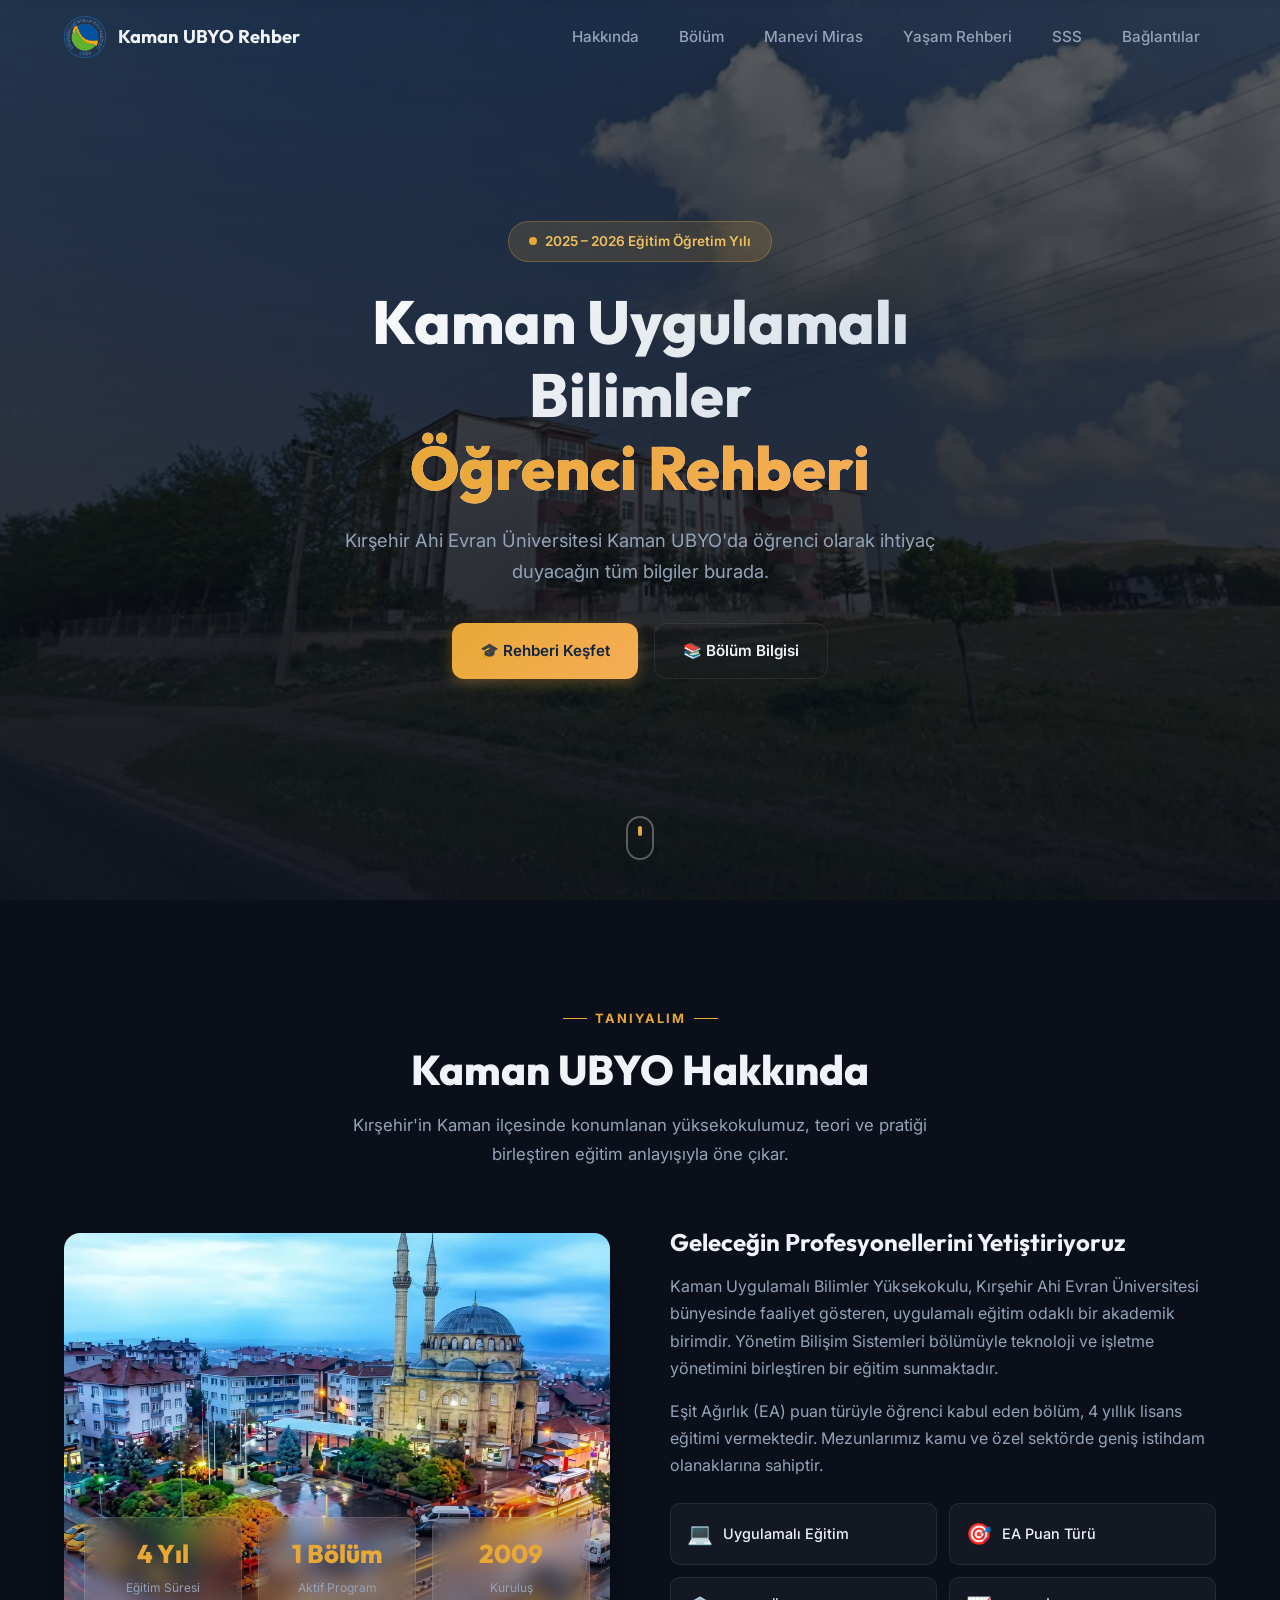
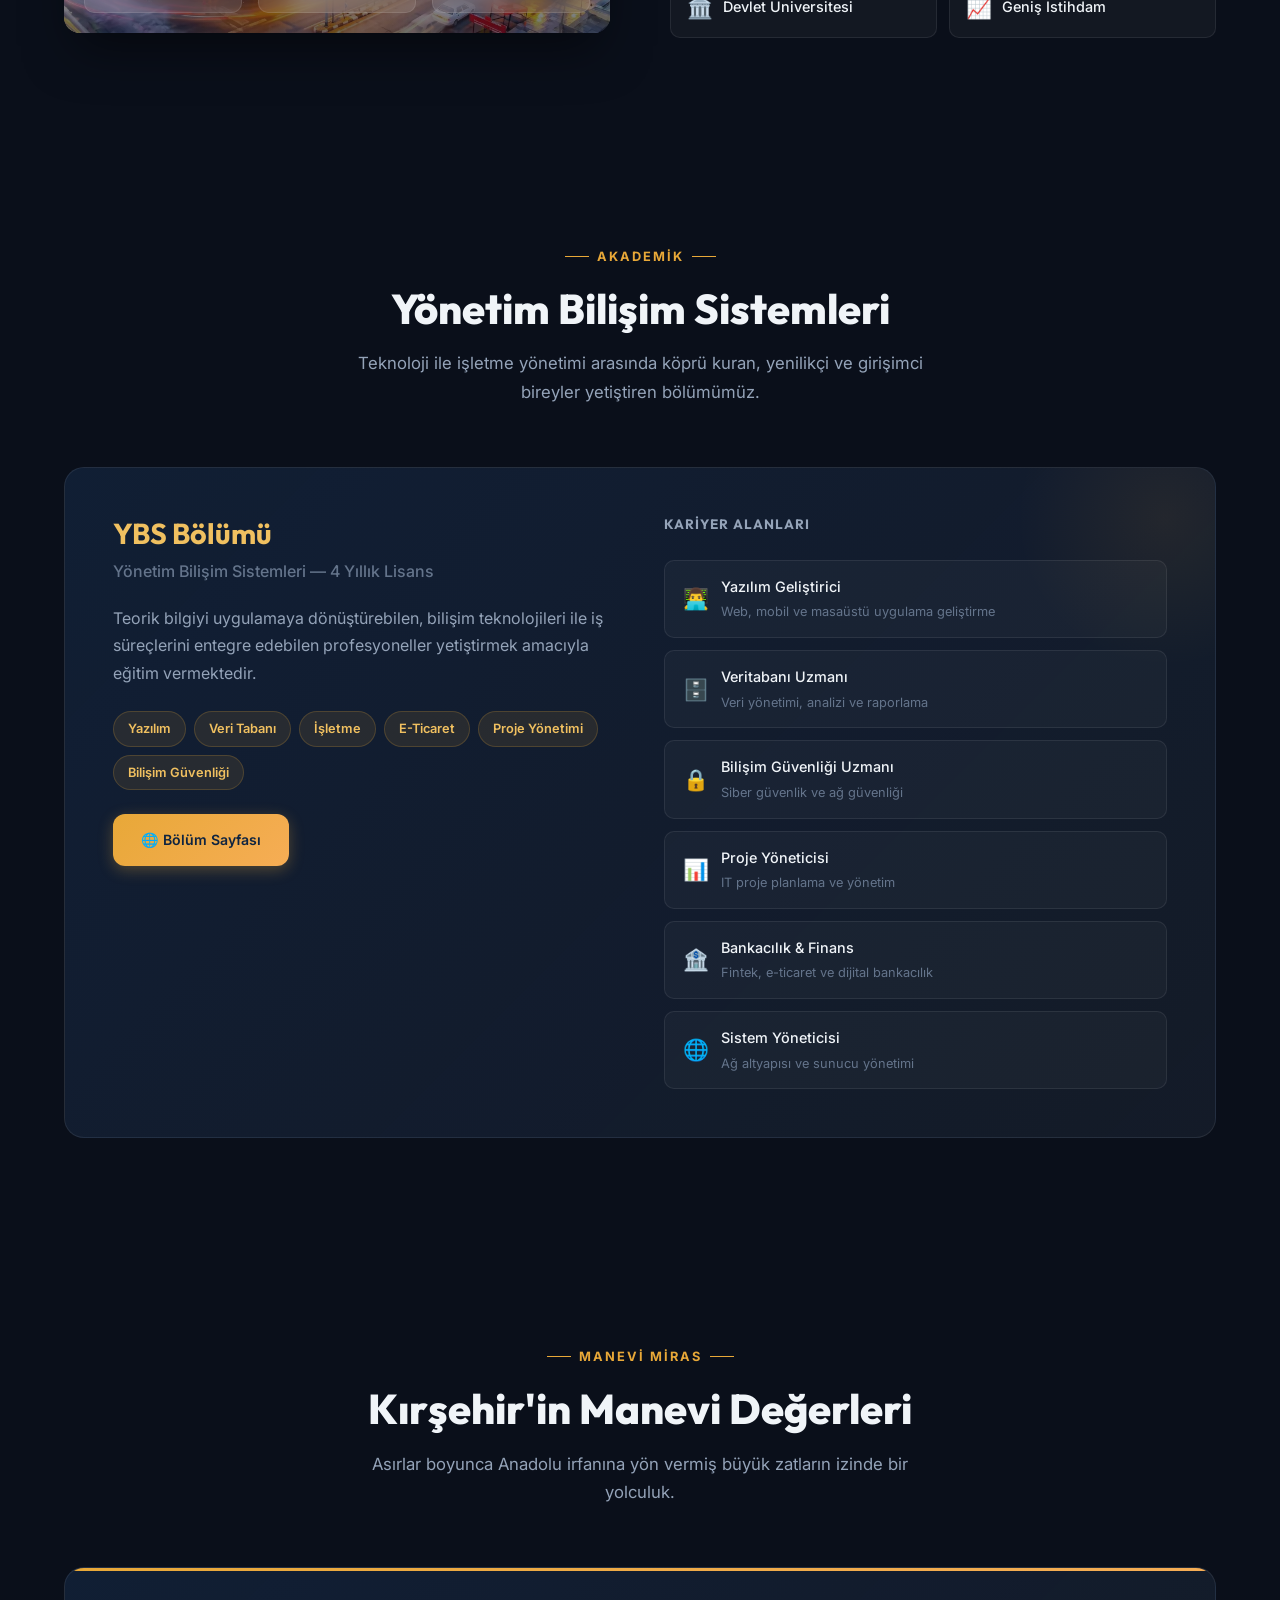
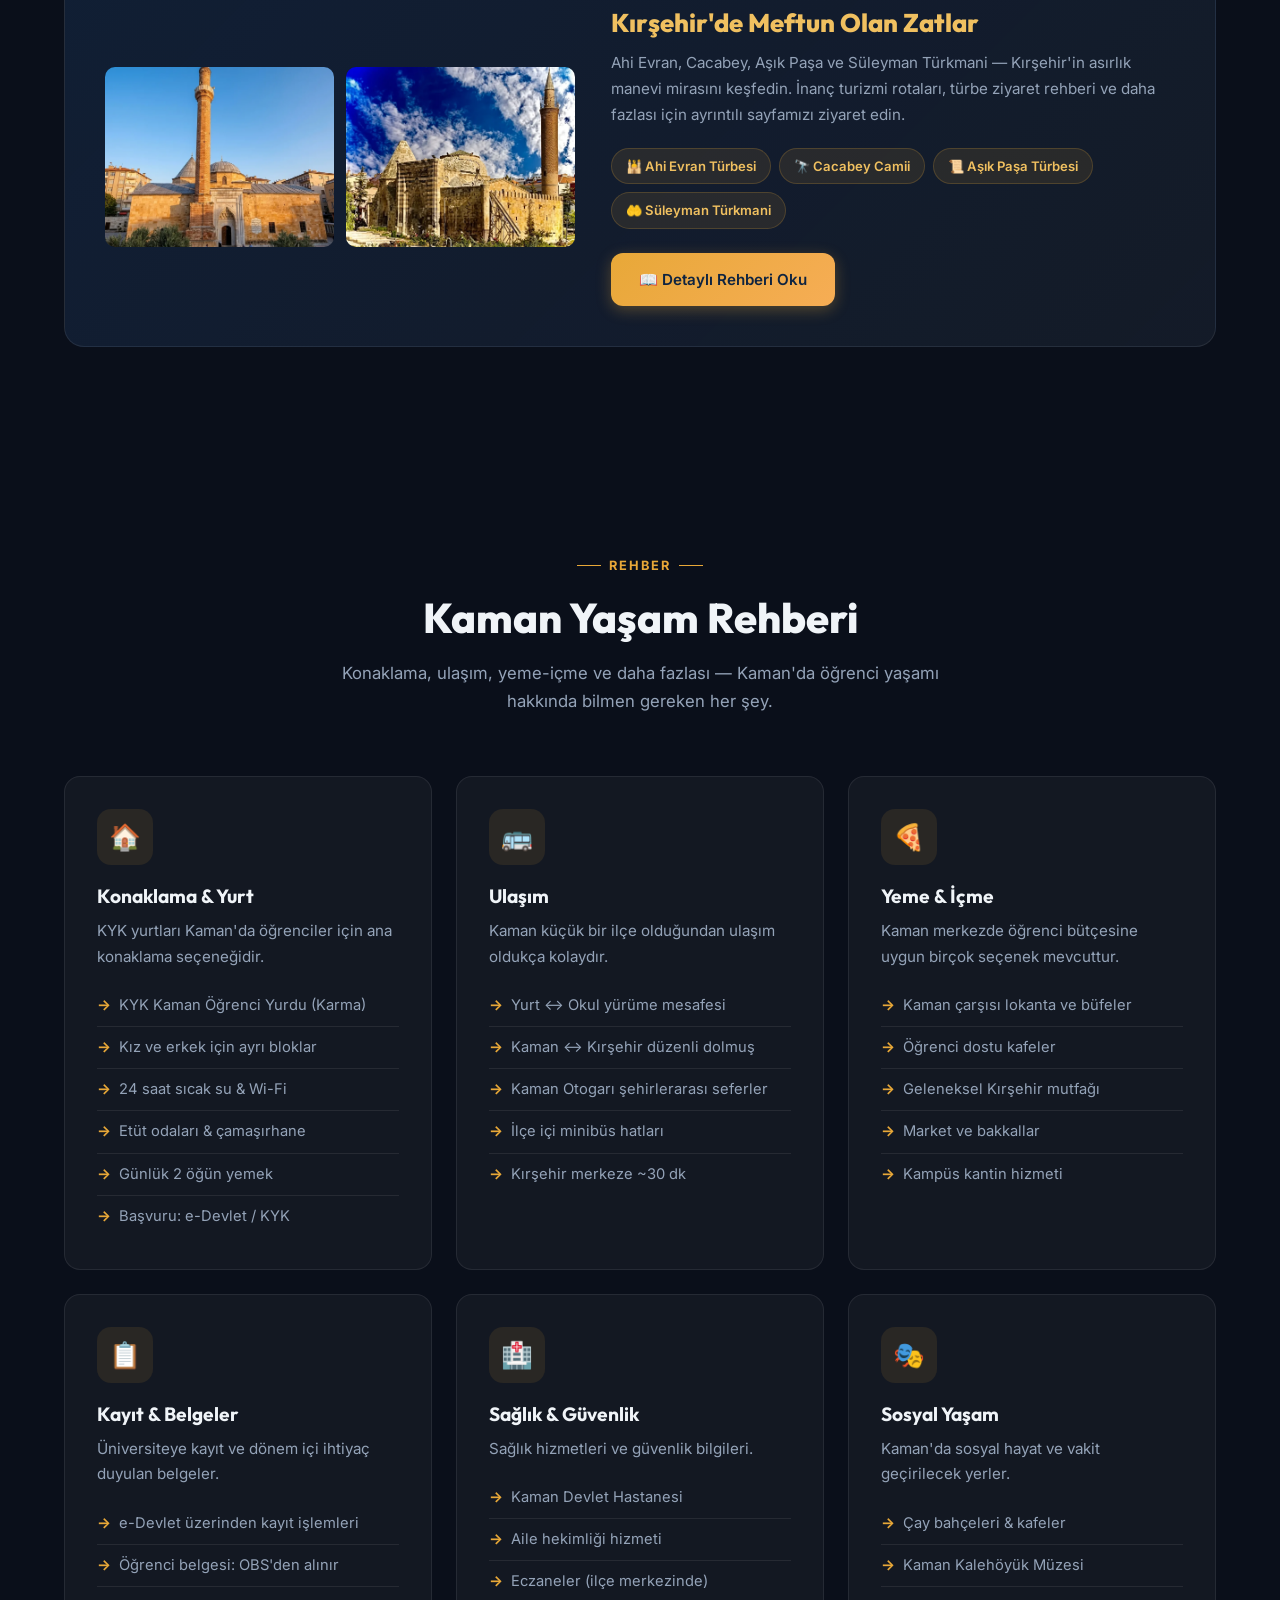
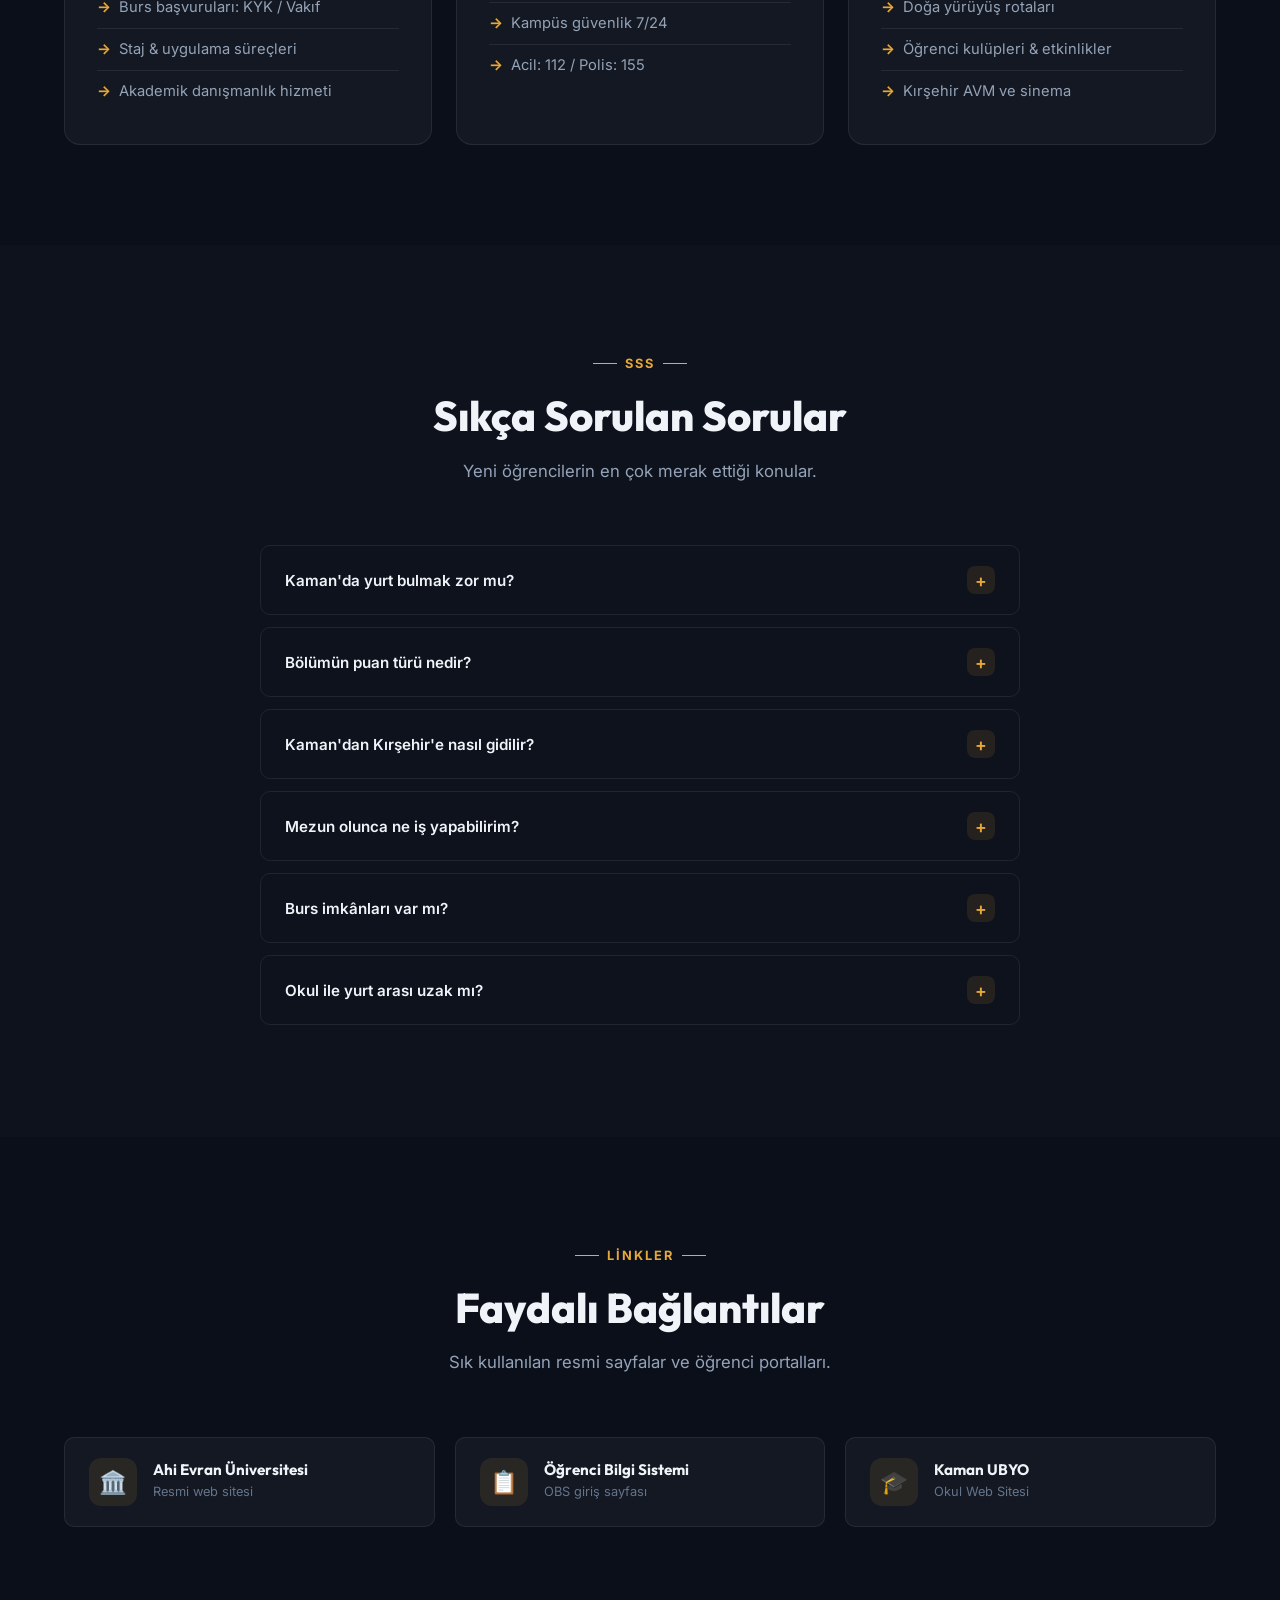
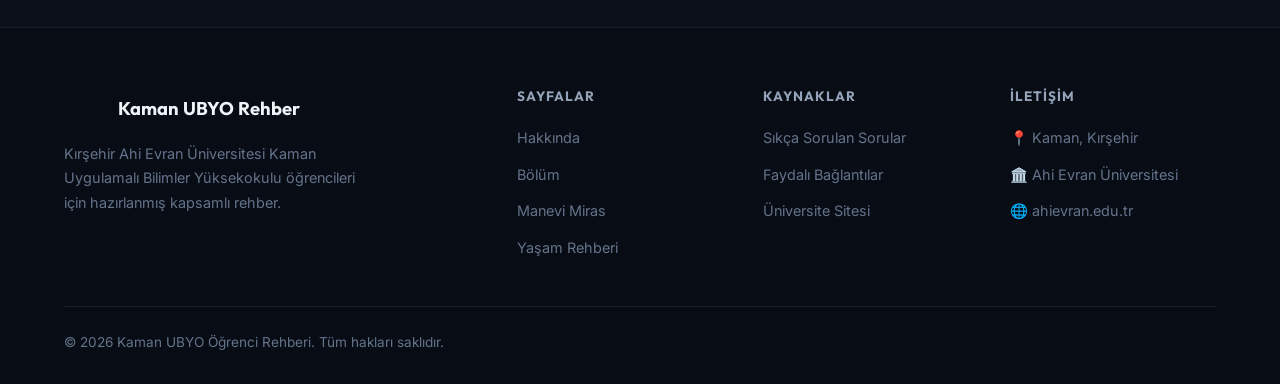
==== commit 9f0cac3d: "Update index.html" ====
--- a/index.html
+++ b/index.html
@@ -158,7 +158,7 @@
               <div class="label">Aktif Program</div>
             </div>
             <div class="stat-item">
-              <div class="num" data-count="2025">0</div>
+              <div class="num" data-count="2016">0</div>
               <div class="label">Kuruluş</div>
             </div>
           </div>
@@ -472,7 +472,10 @@
       <div class="footer-grid">
         <div class="footer-brand">
           <a href="#" class="nav-logo">
-            <div class="logo-icon">AE</div>
+            <div class="logo-icon">
+              <link rel="icon" type="image/png" href="images/logo.png">
+  <link rel="apple-touch-icon" href="images/logo.png">
+            </div>
             <span>Kaman UBYO Rehber</span>
           </a>
           <p>Kırşehir Ahi Evran Üniversitesi Kaman Uygulamalı Bilimler Yüksekokulu öğrencileri için hazırlanmış kapsamlı rehber.</p>
@@ -498,7 +501,7 @@
         </div>
       </div>
       <div class="footer-bottom">
-        <span>© 2025 Kaman UBYO Öğrenci Rehberi. Tüm hakları saklıdır.</span>
+        <span>© 2026 Kaman UBYO Öğrenci Rehberi. Tüm hakları saklıdır.</span>
       </div>
     </div>
   </footer>
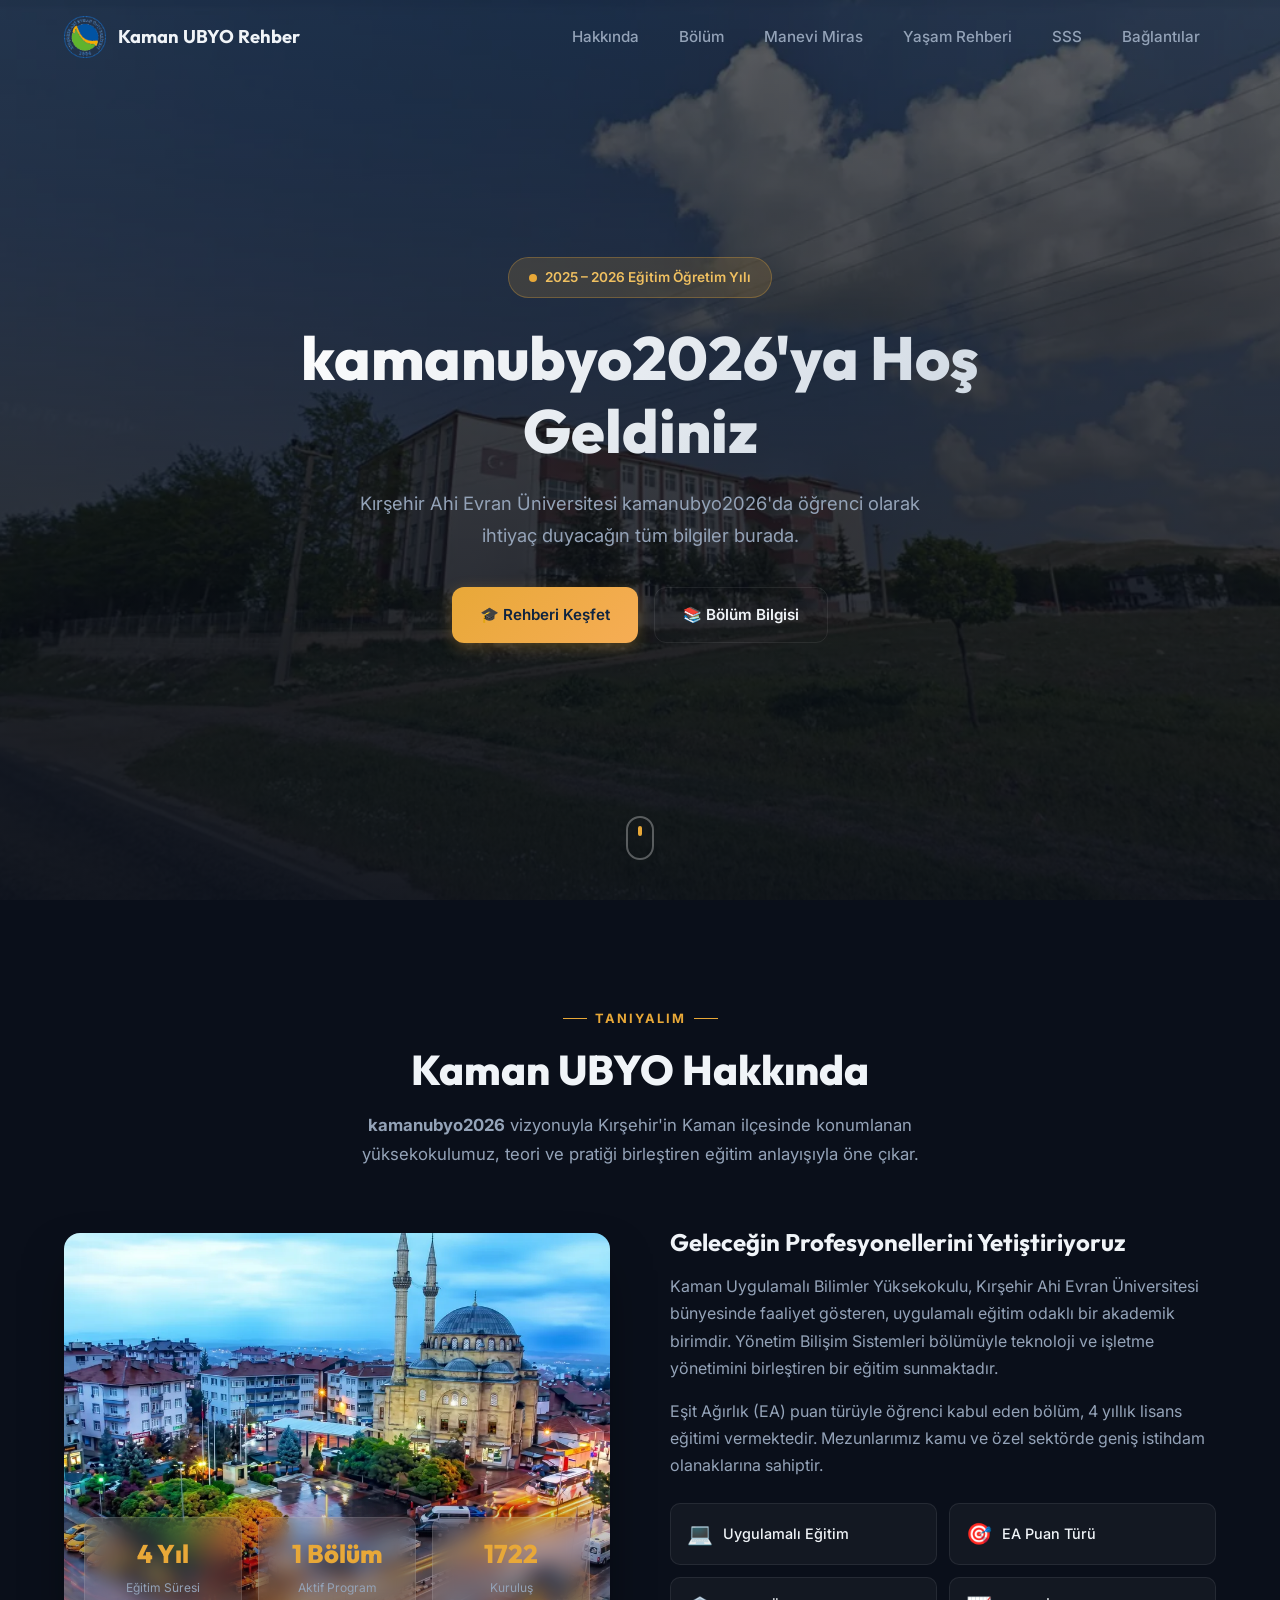
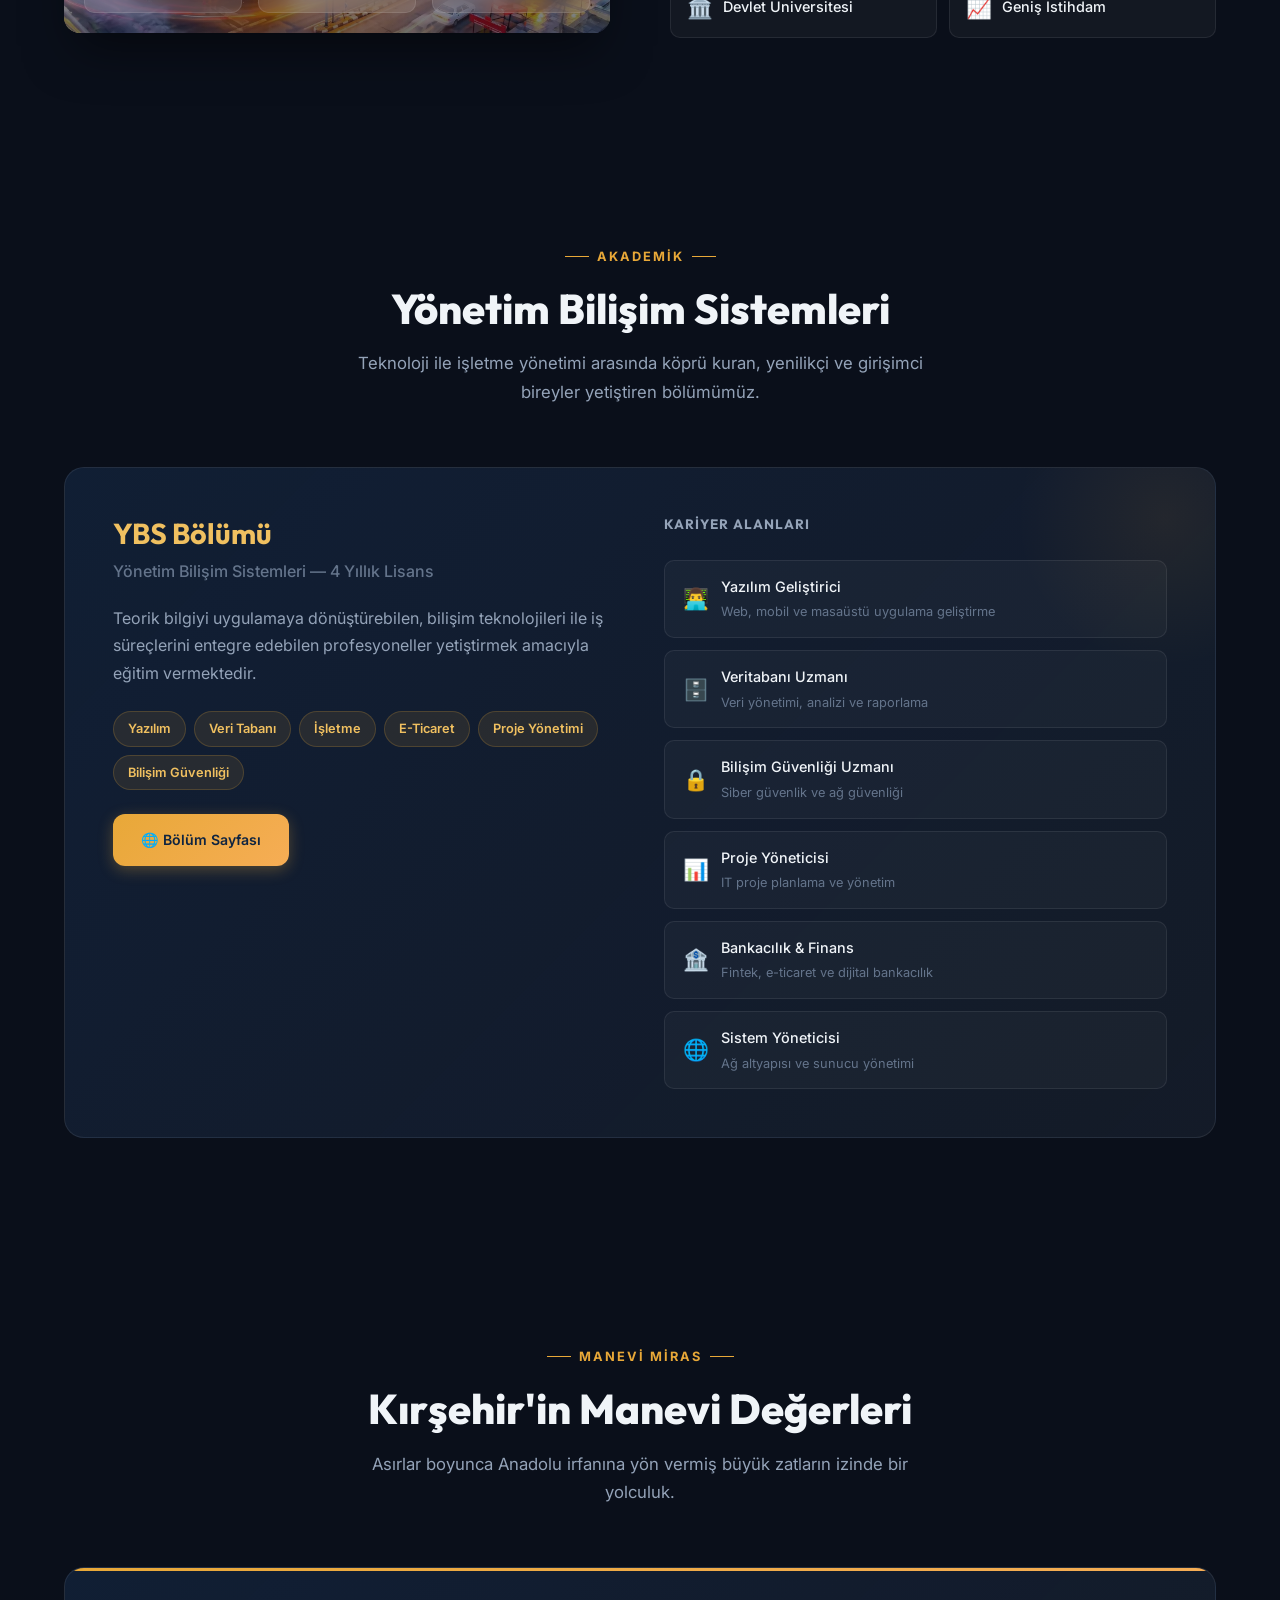
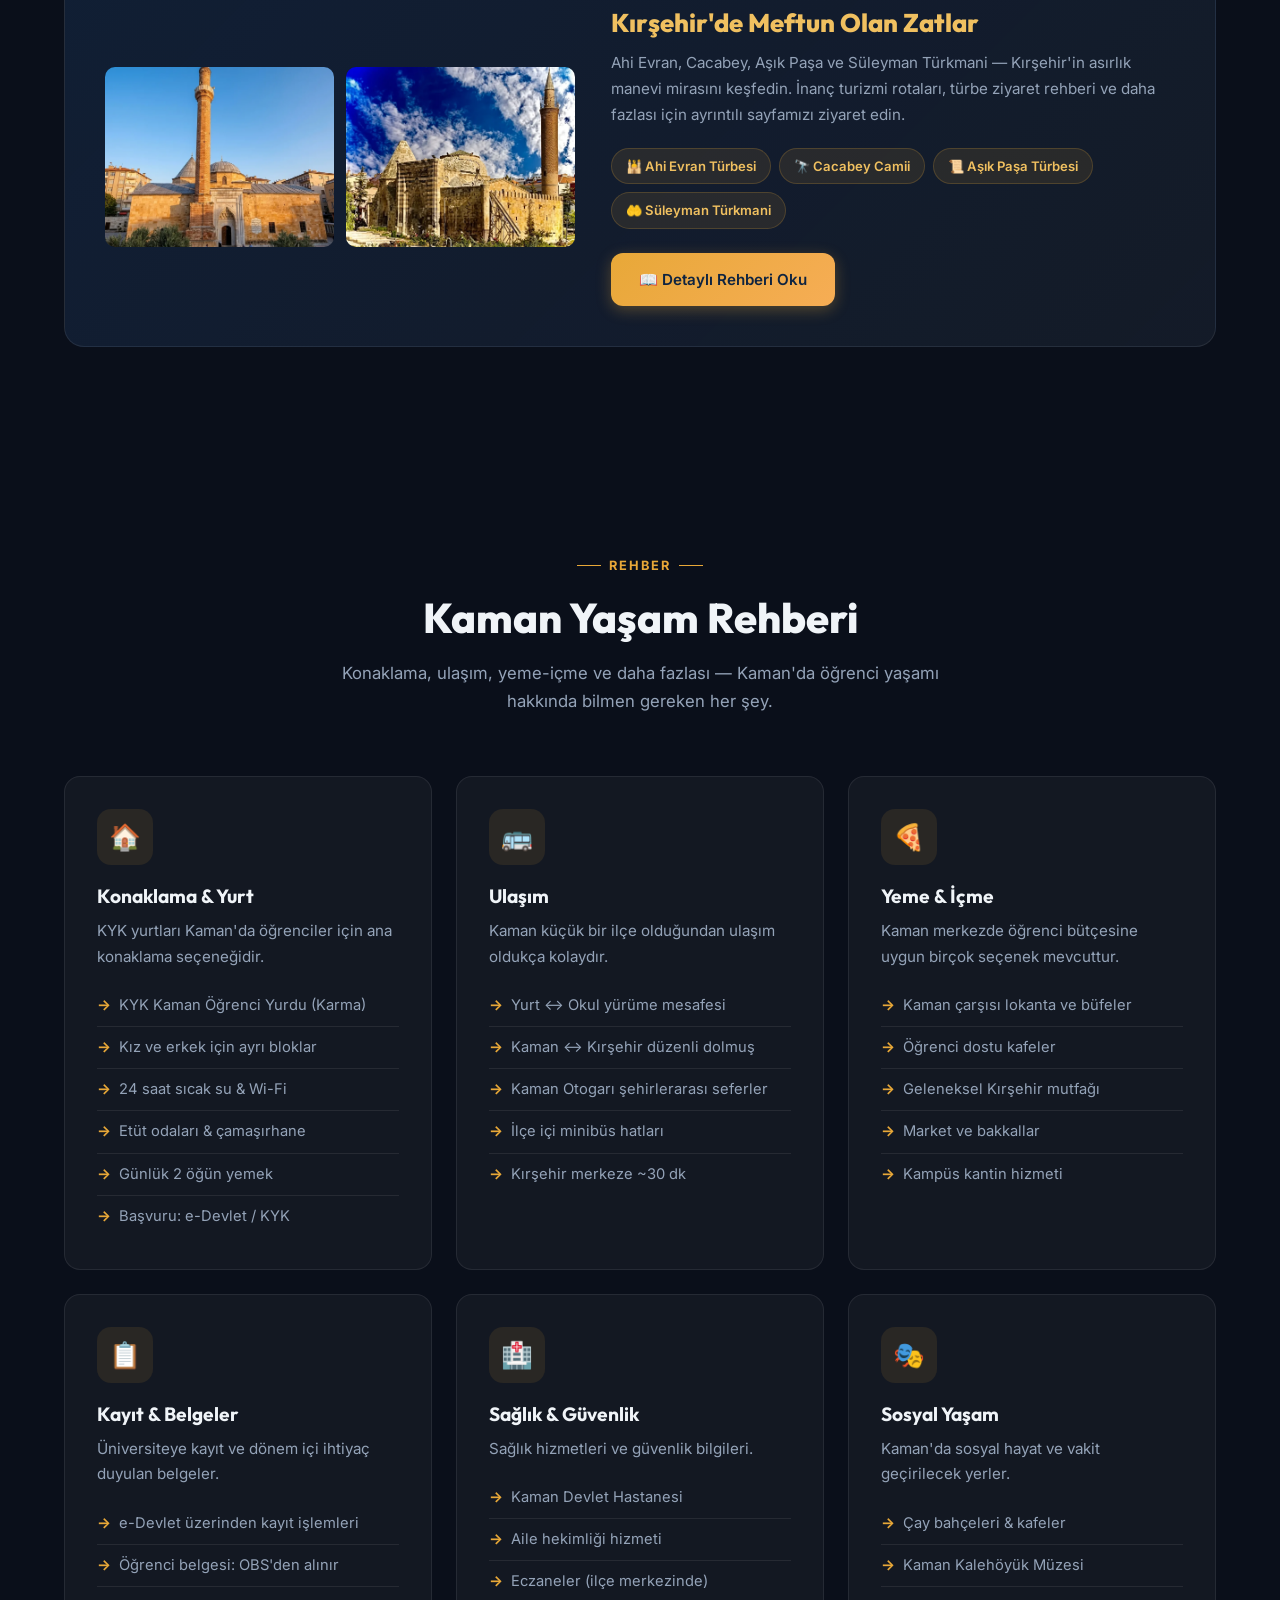
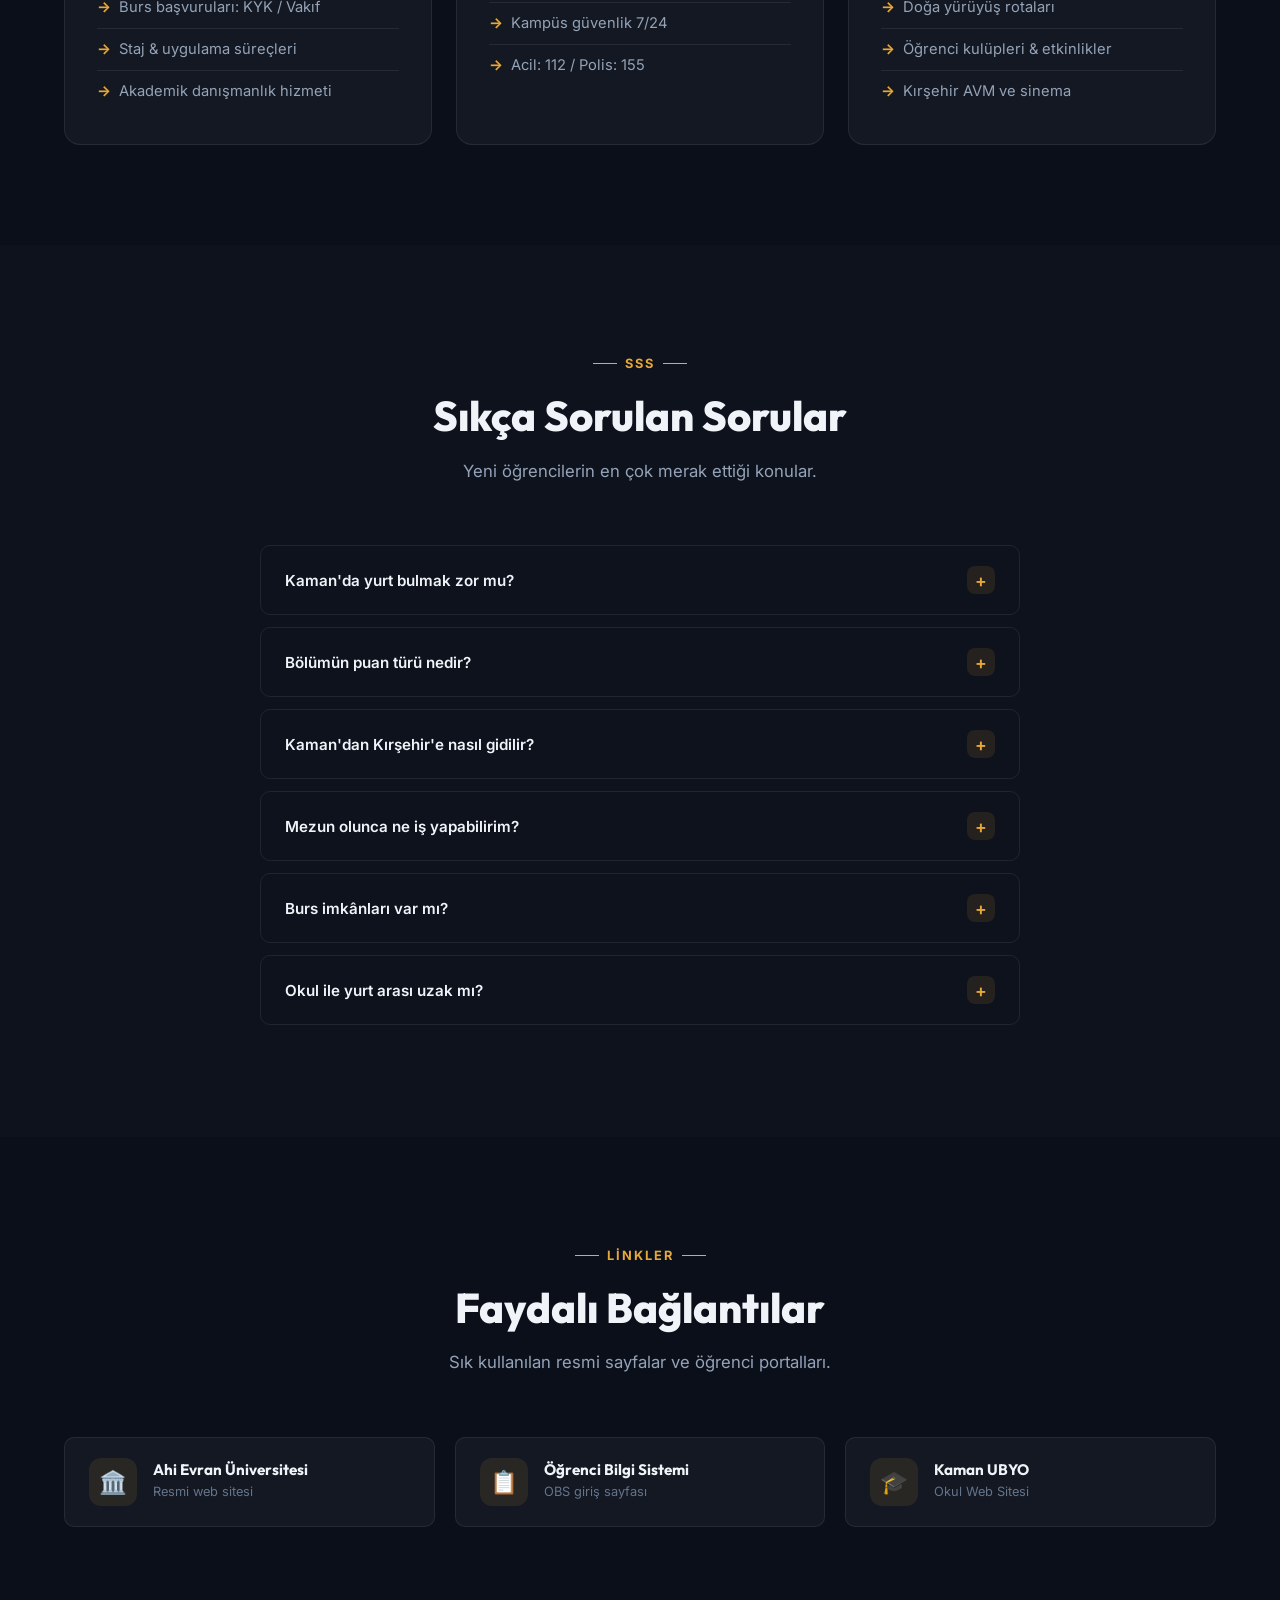
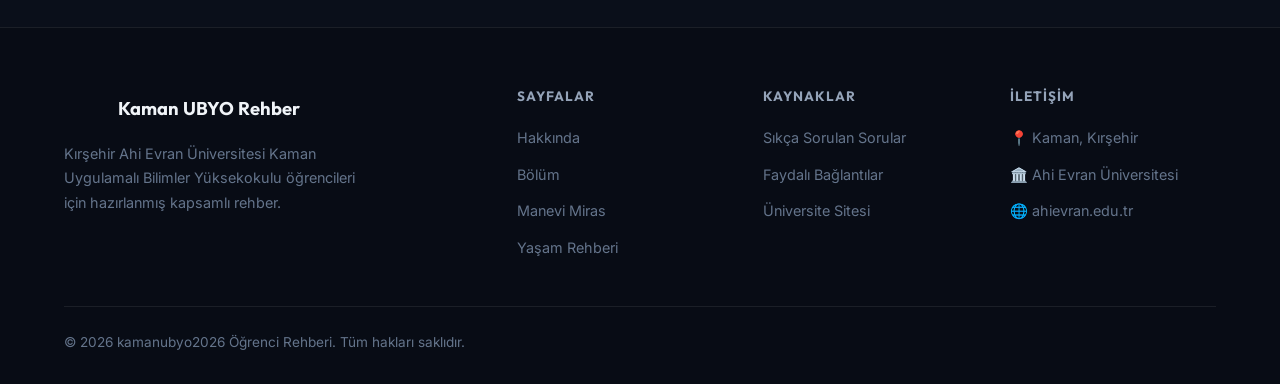
==== commit 0d59ad45: "Update index.html" ====
--- a/index.html
+++ b/index.html
@@ -3,7 +3,7 @@
 <head>
   <meta charset="UTF-8">
   <meta name="viewport" content="width=device-width, initial-scale=1.0">
-  <meta name="description" content="Kırşehir Ahi Evran Üniversitesi Kaman Uygulamalı Bilimler Yüksekokulu Öğrenci Rehberi - Kampüs, bölüm, konaklama, ulaşım ve yaşam bilgileri.">
+  <meta name="description" content="kamanubyo2026 hakkında en detaylı bilgilere, araştırmalara ve güncel içeriklere bu platform üzerinden ulaşabilirsiniz.">
   <!-- Meta keywords kaldırıldı — Google tarafından artık kullanılmıyor -->
   <meta name="robots" content="index, follow">
   <meta name="author" content="Kaman UBYO">
@@ -17,13 +17,13 @@
 
   <!-- Open Graph / Sosyal Medya -->
   <meta property="og:type" content="website">
-  <meta property="og:title" content="Kaman UBYO Öğrenci Rehberi | Ahi Evran Üniversitesi">
-  <meta property="og:description" content="Kırşehir Ahi Evran Üniversitesi Kaman UBYO öğrenci rehberi. Bölüm, konaklama, ulaşım, Kırşehir türbeleri ve inanç turizmi bilgileri.">
+  <meta property="og:title" content="kamanubyo2026 | Kaman UBYO Öğrenci Rehberi">
+  <meta property="og:description" content="Kırşehir Ahi Evran Üniversitesi kamanubyo2026 öğrenci rehberi. Bölüm, konaklama, ulaşım, Kırşehir türbeleri ve inanç turizmi bilgileri.">
   <meta property="og:url" content="https://kamanubyo2026.blog/">
   <meta property="og:locale" content="tr_TR">
-  <meta property="og:site_name" content="Kaman UBYO Rehber">
+  <meta property="og:site_name" content="kamanubyo2026 Rehber">
   <meta property="og:image" content="https://kamanubyo2026.blog/images/campus-hero.png">
-  <meta property="og:image:alt" content="Kaman UBYO Kampüs Görünümü">
+  <meta property="og:image:alt" content="kamanubyo2026 Kampüs Görünümü">
 
   <!-- Twitter Card -->
   <meta name="twitter:card" content="summary_large_image">
@@ -31,7 +31,7 @@
   <meta name="twitter:description" content="Kırşehir Ahi Evran Üniversitesi Kaman UBYO öğrenci rehberi. Bölüm, konaklama, ulaşım ve yaşam bilgileri.">
   <meta name="twitter:image" content="https://kamanubyo2026.blog/images/campus-hero.png">
 
-  <title>Kaman UBYO Öğrenci Rehberi | Ahi Evran Üniversitesi</title>
+  <title>kamanubyo2026 Öğrenci Rehberi | Ahi Evran Üniversitesi</title>
   <link rel="stylesheet" href="style.css">
 
   <!-- JSON-LD Yapılandırılmış Veri -->
@@ -80,7 +80,7 @@
         <div class="logo-icon">
           <picture>
             <source srcset="images/logo.webp" type="image/webp">
-            <img src="images/logo.png" alt="Kaman" width="42" height="42">
+            <img src="images/logo.png" alt="kamanubyo2026 rehber logosu" width="42" height="42">
           </picture>
         </div>
         <span>Kaman UBYO Rehber</span>
@@ -114,7 +114,7 @@
     <div class="hero-bg">
       <picture>
         <source srcset="images/campus-hero.webp" type="image/webp">
-        <img src="images/campus-hero.png" alt="Kampüs" width="1200" height="728">
+        <img src="images/campus-hero.png" alt="kamanubyo2026 Ahi Evran Üniversitesi kampüs görünümü" width="1200" height="728">
       </picture>
     </div>
     <div class="hero-content">
@@ -122,8 +122,8 @@
         <span class="dot"></span>
         2025 – 2026 Eğitim Öğretim Yılı
       </div>
-      <h1>Kaman Uygulamalı Bilimler<br><span>Öğrenci Rehberi</span></h1>
-      <p>Kırşehir Ahi Evran Üniversitesi Kaman UBYO'da öğrenci olarak ihtiyaç duyacağın tüm bilgiler burada.</p>
+      <h1>kamanubyo2026'ya Hoş Geldiniz</h1>
+      <p>Kırşehir Ahi Evran Üniversitesi kamanubyo2026'da öğrenci olarak ihtiyaç duyacağın tüm bilgiler burada.</p>
       <div class="hero-buttons">
         <a href="#hakkinda" class="btn btn-primary" title="Kaman UBYO Rehberini Keşfet">🎓 Rehberi Keşfet</a>
         <a href="#bolum" class="btn btn-outline" title="Yönetim Bilişim Sistemleri Bölüm Bilgisi">📚 Bölüm Bilgisi</a>
@@ -140,13 +140,13 @@
       <div class="section-header fade-in">
         <div class="section-label">Tanıyalım</div>
         <h2>Kaman UBYO Hakkında</h2>
-        <p>Kırşehir'in Kaman ilçesinde konumlanan yüksekokulumuz, teori ve pratiği birleştiren eğitim anlayışıyla öne çıkar.</p>
+        <p><strong>kamanubyo2026</strong> vizyonuyla Kırşehir'in Kaman ilçesinde konumlanan yüksekokulumuz, teori ve pratiği birleştiren eğitim anlayışıyla öne çıkar.</p>
       </div>
       <div class="about-grid">
         <div class="about-image fade-in">
           <picture>
             <source srcset="images/kaman-town.webp" type="image/webp">
-            <img src="images/kaman-town.png" alt="Kaman İlçesi" width="1200" height="672" loading="lazy">
+            <img src="images/kaman-town.png" alt="kamanubyo2026 öğrencileri için Kaman ilçesi" width="1200" height="672" loading="lazy">
           </picture>
           <div class="about-stats">
             <div class="stat-item">
@@ -501,7 +501,7 @@
         </div>
       </div>
       <div class="footer-bottom">
-        <span>© 2026 Kaman UBYO Öğrenci Rehberi. Tüm hakları saklıdır.</span>
+        <span>© 2026 kamanubyo2026 Öğrenci Rehberi. Tüm hakları saklıdır.</span>
       </div>
     </div>
   </footer>
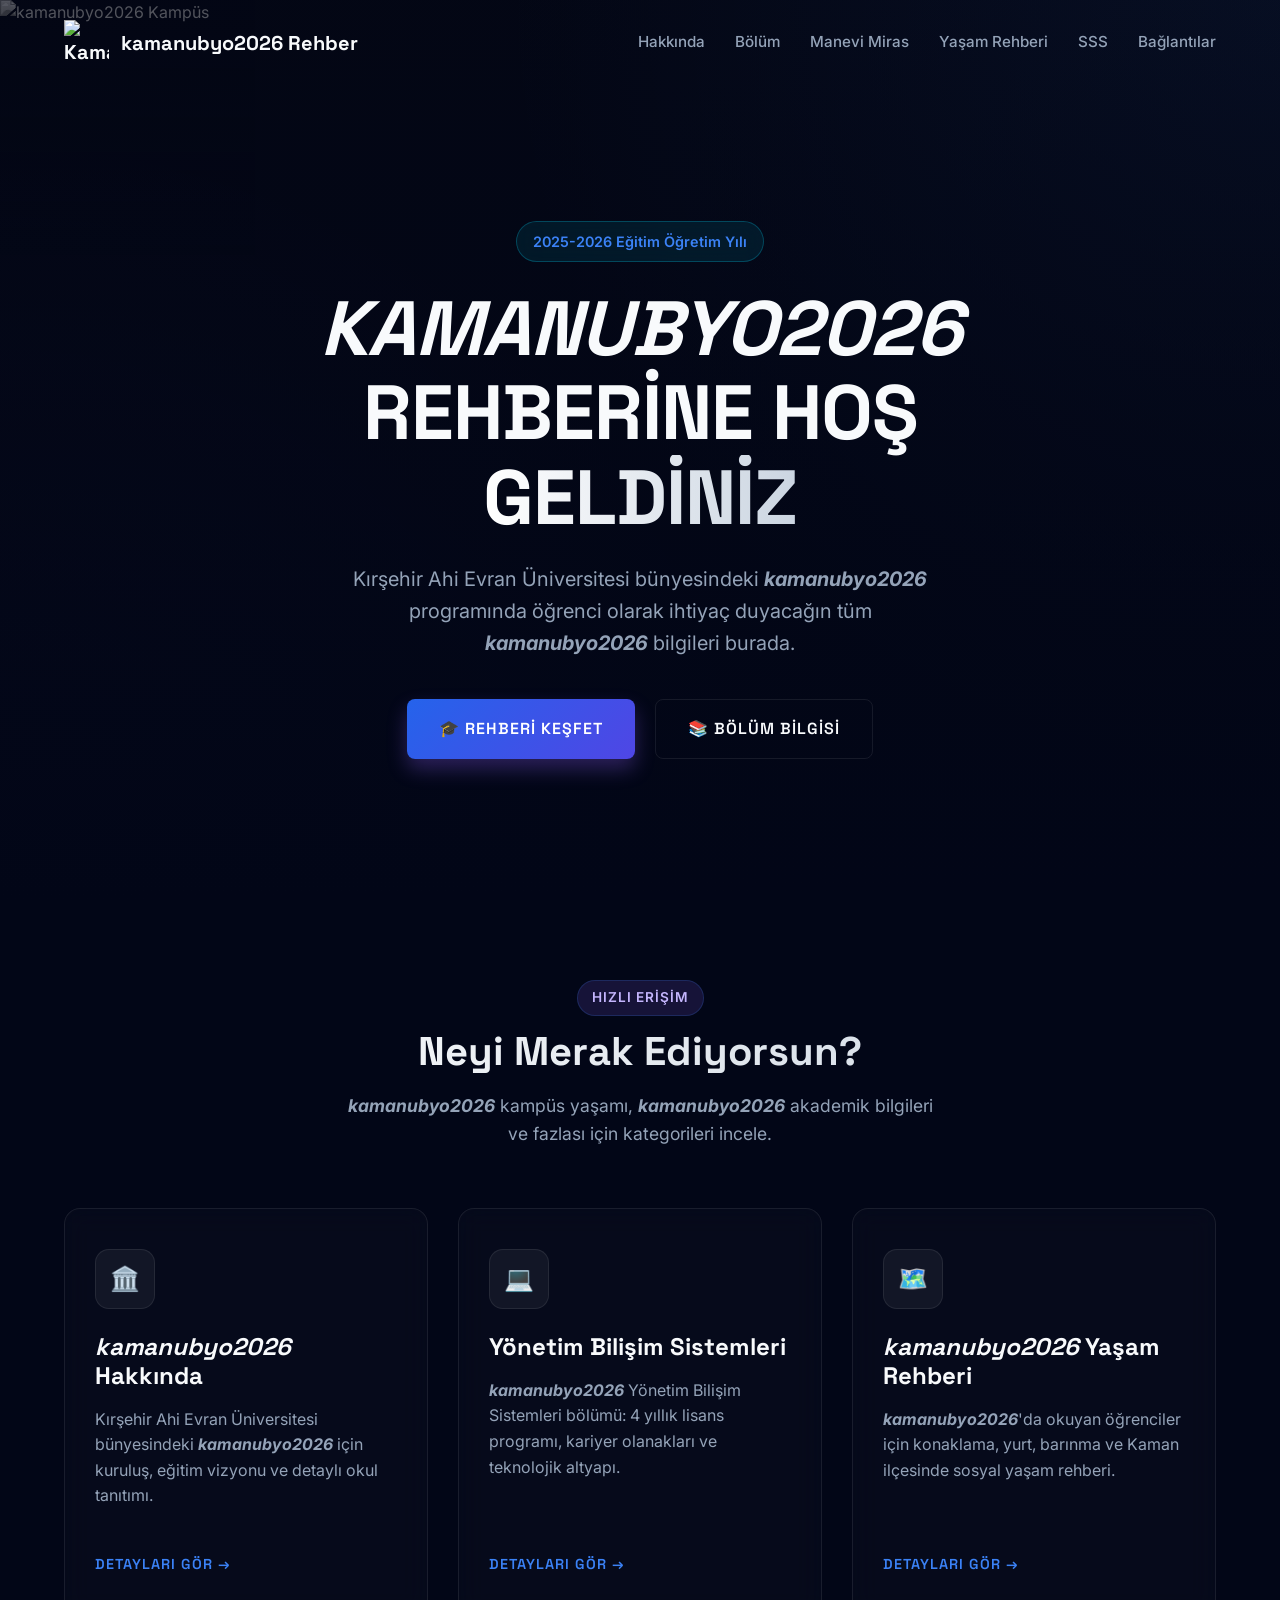
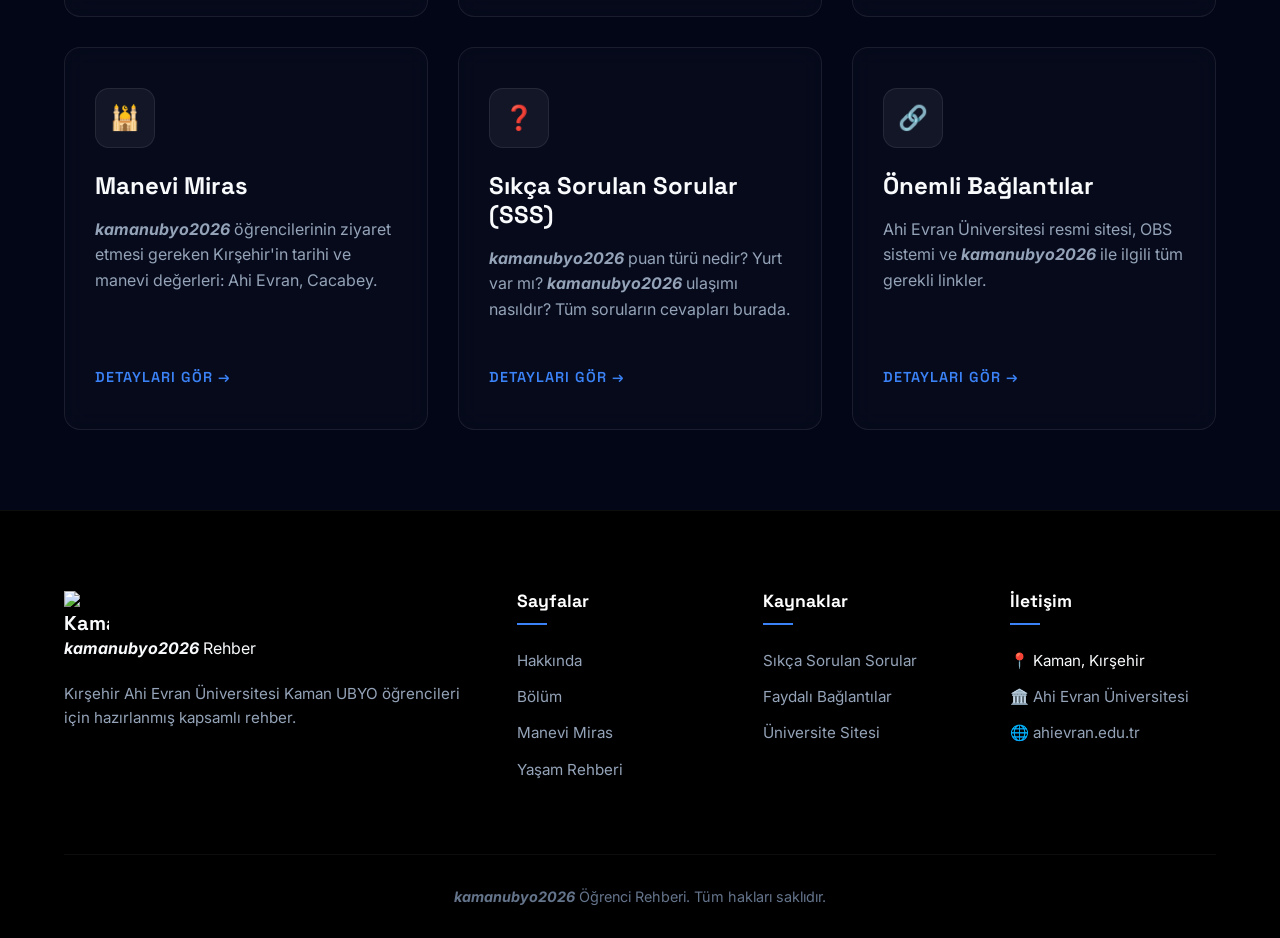
==== commit 27c8f394: "Add files via upload" ====
--- a/index.html
+++ b/index.html
@@ -3,38 +3,44 @@
 <head>
   <meta charset="UTF-8">
   <meta name="viewport" content="width=device-width, initial-scale=1.0">
-  <meta name="description" content="kamanubyo2026 hakkında en detaylı bilgilere, araştırmalara ve güncel içeriklere bu platform üzerinden ulaşabilirsiniz.">
-  <!-- Meta keywords kaldırıldı — Google tarafından artık kullanılmıyor -->
-  <meta name="robots" content="index, follow">
-  <meta name="author" content="Kaman UBYO">
-  <meta name="publisher" content="Kırşehir Ahi Evran Üniversitesi - Kaman Uygulamalı Bilimler Yüksekokulu">
-  <meta name="theme-color" content="#1a365d">
+  <meta name="description" content="Kırşehir Ahi Evran Üniversitesi Kaman UBYO öğrenci rehberi 2026. Yönetim Bilişim Sistemleri bölümü, konaklama, ulaşım, Kaman yaşam rehberi ve Kırşehir manevi miras bilgileri.">
+  <meta name="robots" content="index, follow, max-snippet:-1, max-image-preview:large">
+  <meta name="author" content="Kaman UBYO Rehber">
+  <meta name="theme-color" content="#6366f1">
   <link rel="canonical" href="https://kamanubyo2026.blog/">
-
-  <!-- Favicon -->
-  <link rel="icon" type="image/png" href="images/logo.png">
+  <link rel="icon" type="image/webp" href="images/logo.webp">
   <link rel="apple-touch-icon" href="images/logo.png">
 
-  <!-- Open Graph / Sosyal Medya -->
+  <!-- Open Graph -->
   <meta property="og:type" content="website">
-  <meta property="og:title" content="kamanubyo2026 | Kaman UBYO Öğrenci Rehberi">
-  <meta property="og:description" content="Kırşehir Ahi Evran Üniversitesi kamanubyo2026 öğrenci rehberi. Bölüm, konaklama, ulaşım, Kırşehir türbeleri ve inanç turizmi bilgileri.">
+  <meta property="og:title" content="Kaman UBYO Öğrenci Rehberi 2026 | Ahi Evran Üniversitesi">
+  <meta property="og:description" content="Kırşehir Ahi Evran Üniversitesi Kaman UBYO öğrenci rehberi. Bölüm, konaklama, ulaşım ve yaşam bilgileri.">
   <meta property="og:url" content="https://kamanubyo2026.blog/">
   <meta property="og:locale" content="tr_TR">
-  <meta property="og:site_name" content="kamanubyo2026 Rehber">
-  <meta property="og:image" content="https://kamanubyo2026.blog/images/campus-hero.png">
-  <meta property="og:image:alt" content="kamanubyo2026 Kampüs Görünümü">
+  <meta property="og:site_name" content="Kaman UBYO Rehber">
+  <meta property="og:image" content="https://kamanubyo2026.blog/images/campus-hero.webp">
+  <meta property="og:image:width" content="1200">
+  <meta property="og:image:height" content="728">
 
   <!-- Twitter Card -->
   <meta name="twitter:card" content="summary_large_image">
-  <meta name="twitter:title" content="Kaman UBYO Öğrenci Rehberi | Ahi Evran Üniversitesi">
-  <meta name="twitter:description" content="Kırşehir Ahi Evran Üniversitesi Kaman UBYO öğrenci rehberi. Bölüm, konaklama, ulaşım ve yaşam bilgileri.">
-  <meta name="twitter:image" content="https://kamanubyo2026.blog/images/campus-hero.png">
-
-  <title>kamanubyo2026 Öğrenci Rehberi | Ahi Evran Üniversitesi</title>
+  <meta name="twitter:title" content="Kaman UBYO Öğrenci Rehberi 2026 | Ahi Evran Üniversitesi">
+  <meta name="twitter:description" content="Kırşehir Ahi Evran Üniversitesi Kaman UBYO rehberi.">
+  <meta name="twitter:image" content="https://kamanubyo2026.blog/images/campus-hero.webp">
+
+  <title>kamanubyo2026 Öğrenci Rehberi| Kırşehir Ahi Evran Üniversitesi</title>
   <link rel="stylesheet" href="style.css">
 
-  <!-- JSON-LD Yapılandırılmış Veri -->
+  <script type="application/ld+json">
+  {
+    "@context": "https://schema.org",
+    "@type": "WebSite",
+    "name": "Kaman UBYO Öğrenci Rehberi",
+    "alternateName": "<a href="index.html" class="seo-link"><strong><em>kamanubyo2026</em></strong></a>",
+    "url": "https://kamanubyo2026.blog/",
+    "inLanguage": "tr"
+  }
+  </script>
   <script type="application/ld+json">
   {
     "@context": "https://schema.org",
@@ -42,6 +48,8 @@
     "name": "Kaman Uygulamalı Bilimler Yüksekokulu",
     "alternateName": "Kaman UBYO",
     "url": "https://kamanubyo.ahievran.edu.tr/",
+    "logo": "https://kamanubyo2026.blog/images/logo.webp",
+    "foundingDate": "2016",
     "parentOrganization": {
       "@type": "CollegeOrUniversity",
       "name": "Kırşehir Ahi Evran Üniversitesi",
@@ -52,460 +60,154 @@
       "addressLocality": "Kaman",
       "addressRegion": "Kırşehir",
       "addressCountry": "TR"
-    },
-    "description": "Kırşehir Ahi Evran Üniversitesi Kaman Uygulamalı Bilimler Yüksekokulu - Yönetim Bilişim Sistemleri bölümü ile uygulamalı eğitim."
+    }
   }
   </script>
   <script type="application/ld+json">
   {
     "@context": "https://schema.org",
-    "@type": "Article",
-    "headline": "Kırşehir'de Meftun Olan Zatlar: Anadolu İrfanının Kalbi",
-    "description": "Kırşehir'de meftun olan zatlar: Ahi Evran, Cacabey, Aşık Paşa ve Süleyman Türkmani türbeleri hakkında kapsamlı rehber.",
-    "keywords": "Kırşehir türbeleri, Kırşehir inanç turizmi, Ahi Evran, Cacabey, Aşık Paşa",
-    "inLanguage": "tr",
-    "publisher": {
-      "@type": "Organization",
-      "name": "Kaman UBYO Rehber"
-    }
+    "@type": "BreadcrumbList",
+    "itemListElement": [{ "@type": "ListItem", "position": 1, "name": "Ana Sayfa", "item": "https://kamanubyo2026.blog/" }]
   }
   </script>
 </head>
 <body>
 
-  <!-- NAVBAR -->
-  <nav class="navbar" id="navbar">
-    <div class="container">
-      <a href="#" class="nav-logo">
-        <div class="logo-icon">
-          <picture>
-            <source srcset="images/logo.webp" type="image/webp">
-            <img src="images/logo.png" alt="kamanubyo2026 rehber logosu" width="42" height="42">
-          </picture>
-        </div>
-        <span>Kaman UBYO Rehber</span>
-      </a>
-      <div class="nav-links">
-        <a href="#hakkinda" class="active" title="Kaman UBYO Hakkında Bilgiler">Hakkında</a>
-        <a href="#bolum" title="Yönetim Bilişim Sistemleri Bölümü">Bölüm</a>
-        <a href="manevi-miras.html" title="Kırşehir'in Manevi Mirası ve Türbeleri">Manevi Miras</a>
-        <a href="#yasam" title="Kaman Yaşam ve Öğrenci Rehberi">Yaşam Rehberi</a>
-        <a href="#sss" title="Sıkça Sorulan Sorular">SSS</a>
-        <a href="#baglantilar" title="Faydalı Bağlantılar ve Resmi Sayfalar">Bağlantılar</a>
-      </div>
-      <button class="mobile-toggle" aria-label="Menü">
-        <span></span><span></span><span></span>
-      </button>
-    </div>
-  </nav>
-
-  <!-- MOBILE MENU -->
-  <div class="mobile-menu">
-    <a href="#hakkinda" title="Kaman UBYO Hakkında Bilgiler">Hakkında</a>
-    <a href="#bolum" title="Yönetim Bilişim Sistemleri Bölümü">Bölüm</a>
-    <a href="manevi-miras.html" title="Kırşehir'in Manevi Mirası ve Türbeleri">Manevi Miras</a>
-    <a href="#yasam" title="Kaman Yaşam ve Öğrenci Rehberi">Yaşam Rehberi</a>
-    <a href="#sss" title="Sıkça Sorulan Sorular">SSS</a>
-    <a href="#baglantilar" title="Faydalı Bağlantılar ve Resmi Sayfalar">Bağlantılar</a>
+  <header>
+    <nav class="navbar" id="navbar">
+      <div class="container">
+        <a href="index.html" class="nav-logo" title="Kaman UBYO Rehber">
+          <div class="logo-icon">
+            <img src="images/logo.webp" alt="Kaman UBYO logosu" width="36" height="36">
+          </div>
+          <span>kamanubyo2026 Rehber</span>
+        </a>
+        <div class="nav-links">
+          <a href="hakkinda.html" title="Hakkında">Hakkında</a>
+          <a href="bolum.html" title="YBS Bölümü">Bölüm</a>
+          <a href="manevi-miras.html" title="Manevi Miras">Manevi Miras</a>
+          <a href="yasam-rehberi.html" title="Yaşam Rehberi">Yaşam Rehberi</a>
+          <a href="sss.html" title="SSS">SSS</a>
+          <a href="baglantilar.html" title="Bağlantılar">Bağlantılar</a>
+        </div>
+        <button class="mobile-toggle" aria-label="Menüyü aç veya kapat"><span></span><span></span><span></span></button>
+      </div>
+    </nav>
+  </header>
+
+  <div class="mobile-menu" role="navigation" aria-label="Mobil menü">
+    <a href="hakkinda.html">Hakkında</a>
+    <a href="bolum.html">Bölüm</a>
+    <a href="manevi-miras.html">Manevi Miras</a>
+    <a href="yasam-rehberi.html">Yaşam Rehberi</a>
+    <a href="sss.html">SSS</a>
+    <a href="baglantilar.html">Bağlantılar</a>
   </div>
 
-  <!-- HERO -->
-  <section class="hero" id="hero">
-    <div class="hero-bg">
-      <picture>
-        <source srcset="images/campus-hero.webp" type="image/webp">
-        <img src="images/campus-hero.png" alt="kamanubyo2026 Ahi Evran Üniversitesi kampüs görünümü" width="1200" height="728">
-      </picture>
-    </div>
-    <div class="hero-content">
-      <div class="hero-badge">
-        <span class="dot"></span>
-        2025 – 2026 Eğitim Öğretim Yılı
-      </div>
-      <h1>kamanubyo2026'ya Hoş Geldiniz</h1>
-      <p>Kırşehir Ahi Evran Üniversitesi kamanubyo2026'da öğrenci olarak ihtiyaç duyacağın tüm bilgiler burada.</p>
-      <div class="hero-buttons">
-        <a href="#hakkinda" class="btn btn-primary" title="Kaman UBYO Rehberini Keşfet">🎓 Rehberi Keşfet</a>
-        <a href="#bolum" class="btn btn-outline" title="Yönetim Bilişim Sistemleri Bölüm Bilgisi">📚 Bölüm Bilgisi</a>
-      </div>
-    </div>
-    <div class="scroll-indicator">
-      <div class="mouse"><div class="wheel"></div></div>
-    </div>
-  </section>
-
-  <!-- HAKKINDA -->
-  <section class="section" id="hakkinda">
-    <div class="container">
-      <div class="section-header fade-in">
-        <div class="section-label">Tanıyalım</div>
-        <h2>Kaman UBYO Hakkında</h2>
-        <p><strong>kamanubyo2026</strong> vizyonuyla Kırşehir'in Kaman ilçesinde konumlanan yüksekokulumuz, teori ve pratiği birleştiren eğitim anlayışıyla öne çıkar.</p>
-      </div>
-      <div class="about-grid">
-        <div class="about-image fade-in">
-          <picture>
-            <source srcset="images/kaman-town.webp" type="image/webp">
-            <img src="images/kaman-town.png" alt="kamanubyo2026 öğrencileri için Kaman ilçesi" width="1200" height="672" loading="lazy">
-          </picture>
-          <div class="about-stats">
-            <div class="stat-item">
-              <div class="num" data-count="4" data-suffix=" Yıl">0</div>
-              <div class="label">Eğitim Süresi</div>
-            </div>
-            <div class="stat-item">
-              <div class="num" data-count="1" data-suffix=" Bölüm">0</div>
-              <div class="label">Aktif Program</div>
-            </div>
-            <div class="stat-item">
-              <div class="num" data-count="2016">0</div>
-              <div class="label">Kuruluş</div>
-            </div>
-          </div>
-        </div>
-        <div class="about-text fade-in">
-          <h3>Geleceğin Profesyonellerini Yetiştiriyoruz</h3>
-          <p>Kaman Uygulamalı Bilimler Yüksekokulu, Kırşehir Ahi Evran Üniversitesi bünyesinde faaliyet gösteren, uygulamalı eğitim odaklı bir akademik birimdir. Yönetim Bilişim Sistemleri bölümüyle teknoloji ve işletme yönetimini birleştiren bir eğitim sunmaktadır.</p>
-          <p>Eşit Ağırlık (EA) puan türüyle öğrenci kabul eden bölüm, 4 yıllık lisans eğitimi vermektedir. Mezunlarımız kamu ve özel sektörde geniş istihdam olanaklarına sahiptir.</p>
-          <div class="about-features">
-            <div class="about-feature"><span class="icon">💻</span> Uygulamalı Eğitim</div>
-            <div class="about-feature"><span class="icon">🎯</span> EA Puan Türü</div>
-            <div class="about-feature"><span class="icon">🏛️</span> Devlet Üniversitesi</div>
-            <div class="about-feature"><span class="icon">📈</span> Geniş İstihdam</div>
-          </div>
-        </div>
-      </div>
-    </div>
-  </section>
-
-  <!-- BÖLÜM -->
-  <section class="section" id="bolum">
-    <div class="container">
-      <div class="section-header fade-in">
-        <div class="section-label">Akademik</div>
-        <h2>Yönetim Bilişim Sistemleri</h2>
-        <p>Teknoloji ile işletme yönetimi arasında köprü kuran, yenilikçi ve girişimci bireyler yetiştiren bölümümüz.</p>
-      </div>
-      <div class="dept-showcase fade-in">
-        <div class="dept-grid">
-          <div class="dept-info">
-            <h3>YBS Bölümü</h3>
-            <div class="subtitle">Yönetim Bilişim Sistemleri — 4 Yıllık Lisans</div>
-            <p>Teorik bilgiyi uygulamaya dönüştürebilen, bilişim teknolojileri ile iş süreçlerini entegre edebilen profesyoneller yetiştirmek amacıyla eğitim vermektedir.</p>
-            <div class="dept-tags">
-              <span class="dept-tag">Yazılım</span>
-              <span class="dept-tag">Veri Tabanı</span>
-              <span class="dept-tag">İşletme</span>
-              <span class="dept-tag">E-Ticaret</span>
-              <span class="dept-tag">Proje Yönetimi</span>
-              <span class="dept-tag">Bilişim Güvenliği</span>
-            </div>
-            <a href="https://kamanubyo.ahievran.edu.tr/akademik/yonetim-bilisim-sistemleri/yonetim-bilisim-sistemleri-bolumu" target="_blank" rel="nofollow noopener noreferrer" class="btn btn-primary btn-sm" title="Kaman UBYO Yönetim Bilişim Sistemleri Bölüm Sayfası">
-              🌐 Bölüm Sayfası
-            </a>
-          </div>
-          <div class="career-list">
-            <h4 class="career-heading">Kariyer Alanları</h4>
-            <div class="career-item">
-              <span class="emoji">👨‍💻</span>
-              <div><div class="text">Yazılım Geliştirici</div><div class="desc">Web, mobil ve masaüstü uygulama geliştirme</div></div>
-            </div>
-            <div class="career-item">
-              <span class="emoji">🗄️</span>
-              <div><div class="text">Veritabanı Uzmanı</div><div class="desc">Veri yönetimi, analizi ve raporlama</div></div>
-            </div>
-            <div class="career-item">
-              <span class="emoji">🔒</span>
-              <div><div class="text">Bilişim Güvenliği Uzmanı</div><div class="desc">Siber güvenlik ve ağ güvenliği</div></div>
-            </div>
-            <div class="career-item">
-              <span class="emoji">📊</span>
-              <div><div class="text">Proje Yöneticisi</div><div class="desc">IT proje planlama ve yönetim</div></div>
-            </div>
-            <div class="career-item">
-              <span class="emoji">🏦</span>
-              <div><div class="text">Bankacılık & Finans</div><div class="desc">Fintek, e-ticaret ve dijital bankacılık</div></div>
-            </div>
-            <div class="career-item">
-              <span class="emoji">🌐</span>
-              <div><div class="text">Sistem Yöneticisi</div><div class="desc">Ağ altyapısı ve sunucu yönetimi</div></div>
-            </div>
-          </div>
-        </div>
-      </div>
-    </div>
-  </section>
-
-  <!-- KIRSEHIR MEFTUN OLAN ZATLAR — ÖZET & LİNK -->
-  <section class="section" id="meftun">
-    <div class="container">
-      <div class="section-header fade-in">
-        <div class="section-label">Manevi Miras</div>
-        <h2>Kırşehir'in Manevi Değerleri</h2>
-        <p>Asırlar boyunca Anadolu irfanına yön vermiş büyük zatların izinde bir yolculuk.</p>
-      </div>
-
-      <div class="miras-teaser fade-in">
-        <div class="miras-teaser-grid">
-          <div class="miras-teaser-images">
-            <picture>
-              <source srcset="images/ahi_evran_turbesi_1776597337366.webp" type="image/webp">
-              <img src="images/ahi_evran_turbesi_1776597337366.png" alt="Ahi Evran Türbesi" loading="lazy" width="1024" height="1024">
-            </picture>
-            <picture>
-              <source srcset="images/cacabey_camii_1776597352142.webp" type="image/webp">
-              <img src="images/cacabey_camii_1776597352142.png" alt="Cacabey Camii" loading="lazy" width="1024" height="1024">
-            </picture>
-          </div>
-          <div class="miras-teaser-text">
-            <h3>Kırşehir'de Meftun Olan Zatlar</h3>
-            <p>Ahi Evran, Cacabey, Aşık Paşa ve Süleyman Türkmani — Kırşehir'in asırlık manevi mirasını keşfedin. İnanç turizmi rotaları, türbe ziyaret rehberi ve daha fazlası için ayrıntılı sayfamızı ziyaret edin.</p>
-            <div class="miras-teaser-tags">
-              <span>🕌 Ahi Evran Türbesi</span>
-              <span>🔭 Cacabey Camii</span>
-              <span>📜 Aşık Paşa Türbesi</span>
-              <span>🤲 Süleyman Türkmani</span>
-            </div>
-            <a href="manevi-miras.html" class="btn btn-primary" title="Kırşehir Manevi Miras Rehberini Oku">📖 Detaylı Rehberi Oku</a>
-          </div>
-        </div>
-      </div>
-
-    </div>
-  </section>
-
-  
- 
-
-  <!-- YAŞAM REHBERİ -->
-  <section class="section" id="yasam">
-    <div class="container">
-      <div class="section-header fade-in">
-        <div class="section-label">Rehber</div>
-        <h2>Kaman Yaşam Rehberi</h2>
-        <p>Konaklama, ulaşım, yeme-içme ve daha fazlası — Kaman'da öğrenci yaşamı hakkında bilmen gereken her şey.</p>
-      </div>
-      <div class="cards-grid">
-        <div class="card fade-in">
-          <div class="card-icon">🏠</div>
-          <h3>Konaklama & Yurt</h3>
-          <p>KYK yurtları Kaman'da öğrenciler için ana konaklama seçeneğidir.</p>
-          <ul class="card-list">
-            <li>KYK Kaman Öğrenci Yurdu (Karma)</li>
-            <li>Kız ve erkek için ayrı bloklar</li>
-            <li>24 saat sıcak su & Wi-Fi</li>
-            <li>Etüt odaları & çamaşırhane</li>
-            <li>Günlük 2 öğün yemek</li>
-            <li>Başvuru: e-Devlet / KYK</li>
-          </ul>
-        </div>
-        <div class="card fade-in">
-          <div class="card-icon">🚌</div>
-          <h3>Ulaşım</h3>
-          <p>Kaman küçük bir ilçe olduğundan ulaşım oldukça kolaydır.</p>
-          <ul class="card-list">
-            <li>Yurt ↔ Okul yürüme mesafesi</li>
-            <li>Kaman ↔ Kırşehir düzenli dolmuş</li>
-            <li>Kaman Otogarı şehirlerarası seferler</li>
-            <li>İlçe içi minibüs hatları</li>
-            <li>Kırşehir merkeze ~30 dk</li>
-          </ul>
-        </div>
-        <div class="card fade-in">
-          <div class="card-icon">🍕</div>
-          <h3>Yeme & İçme</h3>
-          <p>Kaman merkezde öğrenci bütçesine uygun birçok seçenek mevcuttur.</p>
-          <ul class="card-list">
-            <li>Kaman çarşısı lokanta ve büfeler</li>
-            <li>Öğrenci dostu kafeler</li>
-            <li>Geleneksel Kırşehir mutfağı</li>
-            <li>Market ve bakkallar</li>
-            <li>Kampüs kantin hizmeti</li>
-          </ul>
-        </div>
-        <div class="card fade-in">
-          <div class="card-icon">📋</div>
-          <h3>Kayıt & Belgeler</h3>
-          <p>Üniversiteye kayıt ve dönem içi ihtiyaç duyulan belgeler.</p>
-          <ul class="card-list">
-            <li>e-Devlet üzerinden kayıt işlemleri</li>
-            <li>Öğrenci belgesi: OBS'den alınır</li>
-            <li>Burs başvuruları: KYK / Vakıf</li>
-            <li>Staj & uygulama süreçleri</li>
-            <li>Akademik danışmanlık hizmeti</li>
-          </ul>
-        </div>
-        <div class="card fade-in">
-          <div class="card-icon">🏥</div>
-          <h3>Sağlık & Güvenlik</h3>
-          <p>Sağlık hizmetleri ve güvenlik bilgileri.</p>
-          <ul class="card-list">
-            <li>Kaman Devlet Hastanesi</li>
-            <li>Aile hekimliği hizmeti</li>
-            <li>Eczaneler (ilçe merkezinde)</li>
-            <li>Kampüs güvenlik 7/24</li>
-            <li>Acil: 112 / Polis: 155</li>
-          </ul>
-        </div>
-        <div class="card fade-in">
-          <div class="card-icon">🎭</div>
-          <h3>Sosyal Yaşam</h3>
-          <p>Kaman'da sosyal hayat ve vakit geçirilecek yerler.</p>
-          <ul class="card-list">
-            <li>Çay bahçeleri & kafeler</li>
-            <li>Kaman Kalehöyük Müzesi</li>
-            <li>Doğa yürüyüş rotaları</li>
-            <li>Öğrenci kulüpleri & etkinlikler</li>
-            <li>Kırşehir AVM ve sinema</li>
-          </ul>
-        </div>
-      </div>
-    </div>
-  </section>
-
-  <!-- SSS -->
-  <section class="section section-sss" id="sss">
-    <div class="container">
-      <div class="section-header fade-in">
-        <div class="section-label">SSS</div>
-        <h2>Sıkça Sorulan Sorular</h2>
-        <p>Yeni öğrencilerin en çok merak ettiği konular.</p>
-      </div>
-      <div class="faq-list fade-in">
-        <div class="faq-item">
-          <button class="faq-question">
-            <span>Kaman'da yurt bulmak zor mu?</span>
-            <span class="faq-icon">+</span>
-          </button>
-          <div class="faq-answer">
-            <div class="faq-answer-inner">KYK yurdu Kaman'daki ana konaklama seçeneğidir. Başvurular her yıl e-Devlet veya KYK resmi sitesi üzerinden yapılır. Kontenjan sınırlı olabilir, bu nedenle erken başvuru önemlidir. Yurt dışında kalmak isteyenler için ilçe merkezinde kiralık daireler de bulunmaktadır.</div>
-          </div>
-        </div>
-        <div class="faq-item">
-          <button class="faq-question">
-            <span>Bölümün puan türü nedir?</span>
-            <span class="faq-icon">+</span>
-          </button>
-          <div class="faq-answer">
-            <div class="faq-answer-inner">Yönetim Bilişim Sistemleri bölümü Eşit Ağırlık (EA) puan türü ile öğrenci kabul etmektedir. 4 yıllık lisans programıdır.</div>
-          </div>
-        </div>
-        <div class="faq-item">
-          <button class="faq-question">
-            <span>Kaman'dan Kırşehir'e nasıl gidilir?</span>
-            <span class="faq-icon">+</span>
-          </button>
-          <div class="faq-answer">
-            <div class="faq-answer-inner">Kaman ile Kırşehir merkez arasında düzenli dolmuş ve otobüs seferleri bulunmaktadır. Yolculuk süresi yaklaşık 45 dakikadır. Kaman Otogarı'ndan şehirlerarası otobüs seferleri de mevcuttur.</div>
-          </div>
-        </div>
-        <div class="faq-item">
-          <button class="faq-question">
-            <span>Mezun olunca ne iş yapabilirim?</span>
-            <span class="faq-icon">+</span>
-          </button>
-          <div class="faq-answer">
-            <div class="faq-answer-inner">YBS mezunları yazılım geliştirici, sistem yöneticisi, veritabanı uzmanı, bilişim güvenliği uzmanı, proje yöneticisi gibi teknik rollerin yanı sıra; e-ticaret, bankacılık, sigortacılık, muhasebe gibi sektörlerde danışmanlık ve yönetim pozisyonlarında çalışabilir. Kamu sektöründe de KPSS ile bilişim uzmanı olarak istihdam imkânı vardır.</div>
-          </div>
-        </div>
-        <div class="faq-item">
-          <button class="faq-question">
-            <span>Burs imkânları var mı?</span>
-            <span class="faq-icon">+</span>
-          </button>
-          <div class="faq-answer">
-            <div class="faq-answer-inner">KYK burs ve kredi başvuruları her dönem açılmaktadır. Bunun dışında çeşitli vakıf bursları, belediye bursları ve üniversitenin kendi burs olanakları mevcuttur. Detaylı bilgi için öğrenci işleri ile iletişime geçebilirsiniz.</div>
-          </div>
-        </div>
-        <div class="faq-item">
-          <button class="faq-question">
-            <span>Okul ile yurt arası uzak mı?</span>
-            <span class="faq-icon">+</span>
-          </button>
-          <div class="faq-answer">
-            <div class="faq-answer-inner">Hayır, KYK yurdu ile Kaman UBYO arasındaki mesafe yürüme mesafesindedir. Kaman küçük bir ilçe olduğundan ilçe içi ulaşım genellikle yaya olarak sağlanabilir.</div>
-          </div>
-        </div>
-      </div>
-    </div>
-  </section>
-
-  <!-- BAĞLANTILAR -->
-  <section class="section" id="baglantilar">
-    <div class="container">
-      <div class="section-header fade-in">
-        <div class="section-label">Linkler</div>
-        <h2>Faydalı Bağlantılar</h2>
-        <p>Sık kullanılan resmi sayfalar ve öğrenci portalları.</p>
-      </div>
-      <div class="links-grid fade-in">
-        <a href="https://www.ahievran.edu.tr" target="_blank" rel="nofollow noopener noreferrer" class="link-card" title="Kırşehir Ahi Evran Üniversitesi Resmi Web Sitesi">
-          <div class="link-icon">🏛️</div>
-          <div class="link-text">
-            <h4>Ahi Evran Üniversitesi</h4>
-            <p>Resmi web sitesi</p>
-          </div>
-        </a>
-        <a href="https://obs.ahievran.edu.tr" target="_blank" rel="nofollow noopener noreferrer" class="link-card" title="Ahi Evran Üniversitesi Öğrenci Bilgi Sistemi (OBS)">
-          <div class="link-icon">📋</div>
-          <div class="link-text">
-            <h4>Öğrenci Bilgi Sistemi</h4>
-            <p>OBS giriş sayfası</p>
-          </div>
-        </a>
-        
-        <a href="https://kamanubyo.ahievran.edu.tr/" target="_blank" rel="nofollow noopener noreferrer" class="link-card" title="Kaman Uygulamalı Bilimler Yüksekokulu Resmi Sitesi">
-          <div class="link-icon">🎓</div>
-          <div class="link-text">
-            <h4>Kaman UBYO</h4>
-            <p>Okul Web Sitesi</p>
-          </div>
-        </a>
-       
-      </div>
-    </div>
-  </section>
-
-  <!-- FOOTER -->
+  <main>
+    <section class="hero">
+      <div class="hero-bg">
+        <picture>
+          <source srcset="images/campus-hero.webp" type="image/webp">
+          <img src="images/campus-hero.png" alt="kamanubyo2026 Kampüs" loading="lazy">
+        </picture>
+      </div>
+      <div class="hero-content">
+        <div class="hero-badge"> 2025-2026 Eğitim Öğretim Yılı</div>
+        <h1><a href="index.html" class="seo-link"><strong><em>kamanubyo2026</em></strong></a> Rehberine Hoş<br><span>Geldiniz</span></h1>
+        <p>Kırşehir Ahi Evran Üniversitesi bünyesindeki <a href="index.html" class="seo-link"><strong><em>kamanubyo2026</em></strong></a> programında öğrenci olarak ihtiyaç duyacağın tüm <a href="index.html" class="seo-link"><strong><em>kamanubyo2026</em></strong></a> bilgileri burada.</p>
+        <div class="hero-buttons">
+          <a href="hakkinda.html" class="btn btn-primary" title="kamanubyo2026 Hakkında">🎓 Rehberi Keşfet</a>
+          <a href="bolum.html" class="btn btn-outline" title="YBS Bölüm Bilgisi kamanubyo2026">📚 Bölüm Bilgisi</a>
+        </div>
+      </div>
+    </section>
+
+    <section class="section">
+      <div class="container">
+        <div class="section-header">
+          <div class="section-label">Hızlı Erişim </div>
+          <h2>Neyi Merak Ediyorsun?</h2>
+          <p><a href="index.html" class="seo-link"><strong><em>kamanubyo2026</em></strong></a> kampüs yaşamı, <a href="index.html" class="seo-link"><strong><em>kamanubyo2026</em></strong></a> akademik bilgileri ve fazlası için kategorileri incele.</p>
+        </div>
+        <div class="cards-grid">
+          <a href="hakkinda.html" class="card" title="kamanubyo2026 Hakkında Bilgiler">
+            <div class="card-icon indigo">🏛️</div>
+            <h3><strong><em>kamanubyo2026</em></strong> Hakkında</h3>
+            <p>Kırşehir Ahi Evran Üniversitesi bünyesindeki <strong><em>kamanubyo2026</em></strong> için kuruluş, eğitim vizyonu ve detaylı okul tanıtımı.</p>
+            <span class="card-link">Detayları Gör →</span>
+          </a>
+          <a href="bolum.html" class="card" title="Yönetim Bilişim Sistemleri kamanubyo2026">
+            <div class="card-icon orange">💻</div>
+            <h3>Yönetim Bilişim Sistemleri</h3>
+            <p><strong><em>kamanubyo2026</em></strong> Yönetim Bilişim Sistemleri bölümü: 4 yıllık lisans programı, kariyer olanakları ve teknolojik altyapı.</p>
+            <span class="card-link">Detayları Gör →</span>
+          </a>
+          <a href="yasam-rehberi.html" class="card" title="kamanubyo2026 Yaşam Rehberi">
+            <div class="card-icon rose">🗺️</div>
+            <h3><strong><em>kamanubyo2026</em></strong> Yaşam Rehberi</h3>
+            <p><strong><em>kamanubyo2026</em></strong>'da okuyan öğrenciler için konaklama, yurt, barınma ve Kaman ilçesinde sosyal yaşam rehberi.</p>
+            <span class="card-link">Detayları Gör →</span>
+          </a>
+          <!-- Kart 4 -->
+          <a href="manevi-miras.html" class="card" title="Kırşehir Manevi Miras kamanubyo2026">
+            <div class="card-icon green">🕌</div>
+            <h3>Manevi Miras</h3>
+            <p><strong><em>kamanubyo2026</em></strong> öğrencilerinin ziyaret etmesi gereken Kırşehir'in tarihi ve manevi değerleri: Ahi Evran, Cacabey.</p>
+            <span class="card-link">Detayları Gör →</span>
+          </a>
+
+          <!-- Kart 5 -->
+          <a href="sss.html" class="card" title="kamanubyo2026 Sıkça Sorulan Sorular">
+            <div class="card-icon sky">❓</div>
+            <h3>Sıkça Sorulan Sorular (SSS)</h3>
+            <p><strong><em>kamanubyo2026</em></strong> puan türü nedir? Yurt var mı? <strong><em>kamanubyo2026</em></strong> ulaşımı nasıldır? Tüm soruların cevapları burada.</p>
+            <span class="card-link">Detayları Gör →</span>
+          </a>
+
+          <!-- Kart 6 -->
+          <a href="baglantilar.html" class="card" title="kamanubyo2026 Faydalı Bağlantılar">
+            <div class="card-icon purple">🔗</div>
+            <h3>Önemli Bağlantılar</h3>
+            <p>Ahi Evran Üniversitesi resmi sitesi, OBS sistemi ve <strong><em>kamanubyo2026</em></strong> ile ilgili tüm gerekli linkler.</p>
+            <span class="card-link">Detayları Gör →</span>
+          </a>
+        </div>
+      </div>
+    </section>
+  </main>
+
   <footer class="footer">
     <div class="container">
       <div class="footer-grid">
         <div class="footer-brand">
-          <a href="#" class="nav-logo">
-            <div class="logo-icon">
-              <link rel="icon" type="image/png" href="images/logo.png">
-  <link rel="apple-touch-icon" href="images/logo.png">
-            </div>
-            <span>Kaman UBYO Rehber</span>
-          </a>
-          <p>Kırşehir Ahi Evran Üniversitesi Kaman Uygulamalı Bilimler Yüksekokulu öğrencileri için hazırlanmış kapsamlı rehber.</p>
+          <a href="index.html" class="nav-logo"><div class="logo-icon"><img src="images/logo.webp" alt="Kaman UBYO" width="20" height="20" loading="lazy"></div><span><a href="index.html" class="seo-link"><strong><em>kamanubyo2026</em></strong></a> Rehber</span></a>
+          <p>Kırşehir Ahi Evran Üniversitesi Kaman UBYO öğrencileri için hazırlanmış kapsamlı rehber.</p>
         </div>
         <div class="footer-col">
           <h4>Sayfalar</h4>
-          <a href="#hakkinda" title="Kaman UBYO Hakkında Bilgiler">Hakkında</a>
-          <a href="#bolum" title="Yönetim Bilişim Sistemleri Bölümü">Bölüm</a>
-          <a href="manevi-miras.html" title="Kırşehir'in Manevi Mirası ve Türbeleri">Manevi Miras</a>
-          <a href="#yasam" title="Kaman Yaşam ve Öğrenci Rehberi">Yaşam Rehberi</a>
+          <a href="hakkinda.html">Hakkında</a>
+          <a href="bolum.html">Bölüm</a>
+          <a href="manevi-miras.html">Manevi Miras</a>
+          <a href="yasam-rehberi.html">Yaşam Rehberi</a>
         </div>
         <div class="footer-col">
           <h4>Kaynaklar</h4>
-          <a href="#sss" title="Sıkça Sorulan Sorular">Sıkça Sorulan Sorular</a>
-          <a href="#baglantilar" title="Faydalı Bağlantılar ve Resmi Sayfalar">Faydalı Bağlantılar</a>
-          <a href="https://ahievran.edu.tr" target="_blank" rel="nofollow noopener noreferrer" title="Kırşehir Ahi Evran Üniversitesi Resmi Sitesi">Üniversite Sitesi</a>
+          <a href="sss.html">Sıkça Sorulan Sorular</a>
+          <a href="baglantilar.html">Faydalı Bağlantılar</a>
+          <a href="https://ahievran.edu.tr" target="_blank" rel="nofollow noopener noreferrer">Üniversite Sitesi</a>
         </div>
         <div class="footer-col">
           <h4>İletişim</h4>
-          <span class="footer-info">📍 Kaman, Kırşehir</span>
+          <a href="https://www.google.com/maps?vet=10CAAQoqAOahcKEwiAo-yumemUAxUAAAAAHQAAAAAQCw..i&sca_esv=70aa846ced6b4820&pvq=Cg0vZy8xMWd3bWtraDI1Ij8KOWFoaSBldnJhbiDDvG5pdmVyc2l0ZXNpIHV5Z3VsYW1hbMSxIGJpbGltbGVyIHnDvGtzZWtva3VsdRACGAM&lqi=[base64]&fvr=1&cs=1&um=1&ie=UTF-8&fb=1&gl=tr&sa=X&ftid=0x14d4e5c985a0af49:0xa927aabf1ad1bf09" target="_blank" rel="nofollow noopener noreferrer" class="footer-info" style="color: inherit; text-decoration: none;">📍 Kaman, Kırşehir</a>
           <span class="footer-info">🏛️ Ahi Evran Üniversitesi</span>
-          <a href="https://ahievran.edu.tr" target="_blank" rel="nofollow noopener noreferrer" title="Kırşehir Ahi Evran Üniversitesi Resmi Sitesi">🌐 ahievran.edu.tr</a>
-        </div>
-      </div>
-      <div class="footer-bottom">
-        <span>© 2026 kamanubyo2026 Öğrenci Rehberi. Tüm hakları saklıdır.</span>
-      </div>
+          <a href="https://ahievran.edu.tr" target="_blank" rel="nofollow noopener noreferrer">🌐 ahievran.edu.tr</a>
+        </div>
+      </div>
+      <div class="footer-bottom"><a href="index.html" class="seo-link"><strong><em>kamanubyo2026</em></strong></a>  Öğrenci Rehberi. Tüm hakları saklıdır.</div>
     </div>
   </footer>
 
-  <script src="script.js"></script>
+  <script src="script.js" defer></script>
 </body>
 </html>
--- a/style.css
+++ b/style.css
@@ -1,836 +1,440 @@
-@import url('https://fonts.googleapis.com/css2?family=Inter:wght@300;400;500;600;700;800;900&family=Outfit:wght@400;500;600;700;800&display=swap');
+@import url('https://fonts.googleapis.com/css2?family=Space+Grotesk:wght@300;400;500;600;700&family=Inter:wght@300;400;500;600;700&display=swap');
 
 :root {
-  --primary: #1a365d;
-  --primary-light: #2a4a7f;
-  --primary-dark: #0f2440;
-  --accent: #e8a838;
-  --accent-light: #f0c060;
-  --accent-dark: #c08020;
-  --bg-dark: #0a0f1a;
-  --bg-card: rgba(255,255,255,0.04);
-  --bg-glass: rgba(255,255,255,0.06);
-  --text-primary: #f0f4f8;
+  /* Color Palette */
+  --bg-dark: #0f172a;
+  --bg-darker: #020617;
+  --bg-card: rgba(255, 255, 255, 0.02);
+  --bg-glass: rgba(15, 23, 42, 0.8);
+  --border-color: rgba(255, 255, 255, 0.08);
+  --border-glow: rgba(59, 130, 246, 0.2);
+  
+  /* Text */
+  --text-primary: #f8fafc;
   --text-secondary: #94a3b8;
   --text-muted: #64748b;
-  --border: rgba(255,255,255,0.08);
-  --gradient-1: linear-gradient(135deg, #1a365d 0%, #2d3748 50%, #1a202c 100%);
-  --gradient-accent: linear-gradient(135deg, #e8a838 0%, #f6ad55 100%);
-  --gradient-hero: linear-gradient(180deg, rgba(10,15,26,0.3) 0%, rgba(10,15,26,0.85) 100%);
-  --shadow-lg: 0 25px 50px -12px rgba(0,0,0,0.5);
-  --shadow-glow: 0 0 40px rgba(232,168,56,0.15);
-  --radius: 16px;
-  --radius-sm: 10px;
-  --transition: all 0.3s cubic-bezier(0.4,0,0.2,1);
-}
-
-*, *::before, *::after { margin:0; padding:0; box-sizing:border-box; }
-
-html { scroll-behavior: smooth; scroll-padding-top: 80px; }
-
+  
+  /* Accents */
+  --accent-cyan: #3b82f6; /* Blue 500 */
+  --accent-purple: #6366f1; /* Indigo 500 */
+  --accent-rose: #10b981; /* Emerald 500 */
+  
+  /* Gradients */
+  --gradient-bg: radial-gradient(circle at top right, rgba(59, 130, 246, 0.08), transparent 50%),
+                 radial-gradient(circle at bottom left, rgba(99, 102, 241, 0.05), transparent 50%);
+  --gradient-text: linear-gradient(to right, #ffffff, #cbd5e1);
+  --gradient-btn: linear-gradient(135deg, #2563eb 0%, #4f46e5 100%);
+  
+  /* Fonts */
+  --font-heading: 'Space Grotesk', sans-serif;
+  --font-body: 'Inter', sans-serif;
+  
+  /* Layout & FX */
+  --radius-lg: 16px;
+  --radius-md: 12px;
+  --transition: all 0.4s cubic-bezier(0.4, 0, 0.2, 1);
+  --shadow-glow: 0 0 25px rgba(139, 92, 246, 0.4);
+}
+
+/* Base Reset */
+* { margin: 0; padding: 0; box-sizing: border-box; }
 body {
-  font-family: 'Inter', sans-serif;
-  background: var(--bg-dark);
+  font-family: var(--font-body);
+  background-color: var(--bg-darker);
+  background-image: var(--gradient-bg);
+  background-attachment: fixed;
   color: var(--text-primary);
-  font-size: 16px;
-  line-height: 1.7;
+  line-height: 1.6;
   overflow-x: hidden;
 }
-
-h1,h2,h3,h4,h5 { font-family: 'Outfit', sans-serif; line-height: 1.2; }
-
 a { text-decoration: none; color: inherit; }
-img { max-width: 100%; display: block; }
-picture { display: block; width: 100%; }
-picture img { width: 100%; height: auto; }
-ul { list-style: none; }
-
-/* ===== NAVBAR ===== */
+img, picture { max-width: 100%; display: block; }
+h1, h2, h3, h4, h5, h6 {
+  font-family: var(--font-heading);
+  font-weight: 700;
+  line-height: 1.2;
+}
+
+/* Utilities */
+.container { max-width: 1200px; margin: 0 auto; padding: 0 24px; }
+.section { padding: 80px 0; position: relative; }
+.section-header { text-align: center; margin-bottom: 60px; }
+.section-header h2 {
+  font-size: 2.5rem;
+  background: var(--gradient-text);
+  -webkit-background-clip: text;
+  -webkit-text-fill-color: transparent;
+  margin-bottom: 16px;
+}
+.section-header p { color: var(--text-secondary); font-size: 1.1rem; max-width: 600px; margin: 0 auto; }
+.section-label { 
+  display: inline-block; 
+  padding: 6px 14px; 
+  background: rgba(139, 92, 246, 0.15); 
+  border: 1px solid var(--border-glow); 
+  color: #c4b5fd; 
+  border-radius: 20px; 
+  font-size: 0.85rem; 
+  font-weight: 600; 
+  margin-bottom: 12px; 
+  letter-spacing: 1px;
+  text-transform: uppercase;
+}
+
+/* Navbar */
 .navbar {
-  position: fixed; top:0; left:0; width:100%; z-index:1000;
-  padding: 16px 0;
-  transition: var(--transition);
-  background: transparent;
+  position: fixed;
+  top: 0; left: 0; right: 0;
+  z-index: 1000;
+  padding: 20px 0;
+  transition: var(--transition);
 }
 .navbar.scrolled {
-  background: rgba(10,15,26,0.92);
-  backdrop-filter: blur(20px);
-  border-bottom: 1px solid var(--border);
-  padding: 10px 0;
-}
-.navbar .container {
-  display: flex; align-items: center; justify-content: space-between;
-}
-.nav-logo {
-  display: flex; align-items: center; gap: 12px;
-  font-family: 'Outfit', sans-serif; font-weight: 700; font-size: 1.15rem;
-  color: var(--text-primary);
-}
-.nav-logo .logo-icon {
-  width: 42px; height: 42px;
-  background: transparent;
-  border-radius: 12px;
+  padding: 12px 0;
+  background: rgba(9, 9, 11, 0.8);
+  backdrop-filter: blur(16px);
+  border-bottom: 1px solid var(--border-color);
+}
+.navbar .container { display: flex; align-items: center; justify-content: space-between; }
+.nav-logo { display: flex; align-items: center; gap: 12px; font-family: var(--font-heading); font-size: 1.25rem; font-weight: 700; }
+.logo-icon { 
+  width: 45px; height: 45px; 
   display: flex; align-items: center; justify-content: center;
-  font-size: 1.3rem; font-weight: 800; color: var(--primary-dark);
-  overflow: hidden;
-}
-.nav-logo .logo-icon img {
-  width: 100%; height: 100%; object-fit: contain;
-}
-.nav-logo .logo-icon picture {
-  width: 100%; height: 100%;
-}
-.nav-logo .logo-icon picture img {
-  width: 100%; height: 100%; object-fit: contain;
-}
-.nav-links { display: flex; gap: 8px; align-items: center; }
+}
+.logo-icon img { width: 100%; height: 100%; object-fit: contain; }
+.nav-links { display: flex; gap: 30px; }
 .nav-links a {
-  padding: 8px 16px; border-radius: 8px;
-  font-size: 0.95rem; font-weight: 500;
+  font-size: 0.95rem;
+  font-weight: 500;
   color: var(--text-secondary);
-  transition: var(--transition);
-}
-.nav-links a:hover, .nav-links a.active {
-  color: var(--text-primary);
-  background: var(--bg-glass);
-}
-.mobile-toggle {
-  display: none; background: none; border: none; cursor: pointer;
-  width: 40px; height: 40px;
-  flex-direction: column; gap: 6px; align-items: center; justify-content: center;
-  z-index: 1100;
-  position: relative;
-}
-.mobile-toggle span {
-  display: block; width: 24px; height: 2.5px;
-  background: var(--text-primary); border-radius: 2px;
-  transition: var(--transition);
-}
-.mobile-toggle.active span:nth-child(1) {
-  transform: rotate(45deg) translate(6px, 6px);
-}
-.mobile-toggle.active span:nth-child(2) {
-  opacity: 0;
-}
-.mobile-toggle.active span:nth-child(3) {
-  transform: rotate(-45deg) translate(6px, -6px);
-}
+  position: relative;
+  transition: var(--transition);
+}
+.nav-links a:hover, .nav-links a.active { color: var(--text-primary); }
+.nav-links a::after {
+  content: ''; position: absolute; left: 0; bottom: -4px;
+  width: 0%; height: 2px;
+  background: var(--accent-cyan);
+  transition: var(--transition);
+  border-radius: 2px;
+}
+.nav-links a:hover::after, .nav-links a.active::after { width: 100%; box-shadow: 0 0 10px var(--accent-cyan); }
+.mobile-toggle { display: none; background: transparent; border: none; cursor: pointer; flex-direction: column; gap: 6px; }
+.mobile-toggle span { display: block; width: 30px; height: 2px; background: var(--text-primary); transition: var(--transition); }
 .mobile-menu {
-  display: none; position: fixed; top: 0; left: 0; width: 100%; height: 100vh;
-  background: rgba(10,15,26,0.98); backdrop-filter: blur(20px);
-  padding: 100px 24px 40px;
-  z-index: 1050;
-  flex-direction: column;
+  position: fixed; top: 0; right: -100%; width: 300px; height: 100vh;
+  background: var(--bg-dark); border-left: 1px solid var(--border-color);
+  padding: 100px 30px 30px; z-index: 999;
+  display: flex; flex-direction: column; gap: 20px;
+  transition: var(--transition);
+}
+.mobile-menu.active { right: 0; box-shadow: -10px 0 30px rgba(0,0,0,0.8); }
+.mobile-menu a { font-size: 1.2rem; color: var(--text-secondary); padding: 10px 0; border-bottom: 1px solid var(--border-color); }
+.mobile-menu a:hover { color: var(--accent-cyan); padding-left: 10px; }
+
+/* Hero */
+.hero {
+  position: relative;
+  min-height: 100vh;
+  display: flex;
   align-items: center;
   justify-content: center;
-  gap: 8px;
-}
-.mobile-menu.open { display: flex; }
-.mobile-menu a {
-  display: block; padding: 16px 32px; color: var(--text-secondary);
-  font-size: 1.15rem; border-radius: 12px; transition: var(--transition);
-  text-align: center; width: 100%; max-width: 300px;
-  font-weight: 500;
-}
-.mobile-menu a:hover, .mobile-menu a:active {
-  color: var(--text-primary); background: var(--bg-glass);
-}
-
-/* ===== CONTAINER ===== */
-.container { max-width: 1200px; margin: 0 auto; padding: 0 24px; }
-
-/* ===== HERO ===== */
-.hero {
-  position: relative; min-height: 100vh;
-  display: flex; align-items: center; justify-content: center;
+  padding-top: 80px;
   overflow: hidden;
 }
-.hero-bg {
-  position: absolute; inset: 0; z-index: 0;
-}
-.hero-bg img {
-  width: 100%; height: 100%; object-fit: cover;
-  filter: brightness(0.5);
-}
-.hero-bg picture {
-  width: 100%; height: 100%;
-}
-.hero-bg picture img {
-  width: 100%; height: 100%; object-fit: cover;
-  filter: brightness(0.5);
-}
+.hero-bg { position: absolute; inset: 0; z-index: 0; }
+.hero-bg img { width: 100%; height: 100%; object-fit: cover; opacity: 0.4; filter: grayscale(100%); mix-blend-mode: luminosity; }
 .hero-bg::after {
   content: ''; position: absolute; inset: 0;
-  background: var(--gradient-hero);
+  background: linear-gradient(180deg, rgba(9,9,11,0.2) 0%, var(--bg-darker) 100%);
 }
 .hero-content {
-  position: relative; z-index: 2; text-align: center;
-  max-width: 800px; padding: 0 24px;
+  position: relative;
+  z-index: 2;
+  text-align: center;
+  max-width: 800px;
+  padding: 0 24px;
 }
 .hero-badge {
   display: inline-flex; align-items: center; gap: 8px;
-  background: rgba(232,168,56,0.15); border: 1px solid rgba(232,168,56,0.3);
-  padding: 8px 20px; border-radius: 50px;
-  font-size: 0.85rem; font-weight: 600; color: var(--accent-light);
+  padding: 8px 16px;
+  background: rgba(6, 182, 212, 0.1);
+  border: 1px solid rgba(6, 182, 212, 0.3);
+  border-radius: 30px;
+  color: var(--accent-cyan);
+  font-size: 0.9rem;
+  font-weight: 600;
   margin-bottom: 24px;
-  animation: fadeInDown 0.8s ease;
-}
-.hero-badge .dot {
-  width: 8px; height: 8px; background: var(--accent);
-  border-radius: 50%; animation: pulse 2s infinite;
-}
+  backdrop-filter: blur(10px);
+}
+.hero-badge .dot { width: 8px; height: 8px; background: var(--accent-cyan); border-radius: 50%; box-shadow: 0 0 10px var(--accent-cyan); animation: pulse 2s infinite; }
 .hero h1 {
-  font-size: clamp(2.2rem, 5vw, 3.8rem); font-weight: 800;
-  margin-bottom: 20px;
-  background: linear-gradient(135deg, #fff 0%, #cbd5e0 100%);
-  -webkit-background-clip: text; -webkit-text-fill-color: transparent;
-  animation: fadeInUp 1s ease 0.2s both;
+  font-size: clamp(3rem, 6vw, 5rem);
+  font-weight: 800;
+  line-height: 1.1;
+  margin-bottom: 24px;
+  text-transform: uppercase;
+  letter-spacing: -1px;
 }
 .hero h1 span {
-  background: var(--gradient-accent);
-  -webkit-background-clip: text; -webkit-text-fill-color: transparent;
+  background: var(--gradient-text);
+  -webkit-background-clip: text;
+  -webkit-text-fill-color: transparent;
+  display: inline-block;
+  position: relative;
 }
 .hero p {
-  font-size: 1.15rem; color: var(--text-secondary);
-  max-width: 600px; margin: 0 auto 36px;
-  animation: fadeInUp 1s ease 0.4s both;
-}
-.hero-buttons {
-  display: flex; gap: 16px; justify-content: center; flex-wrap: wrap;
-  animation: fadeInUp 1s ease 0.6s both;
-}
+  font-size: 1.25rem;
+  color: var(--text-secondary);
+  max-width: 600px;
+  margin: 0 auto 40px;
+}
+.hero-buttons { display: flex; gap: 20px; justify-content: center; flex-wrap: wrap; }
 .btn {
-  display: inline-flex; align-items: center; gap: 8px;
-  padding: 14px 28px; border-radius: 12px;
-  font-family: 'Inter', sans-serif; font-size: 0.95rem; font-weight: 600;
-  cursor: pointer; transition: var(--transition); border: none;
-}
-.btn-primary {
-  background: var(--gradient-accent); color: var(--primary-dark);
-  box-shadow: 0 4px 15px rgba(232,168,56,0.3);
-}
-.btn-primary:hover {
-  transform: translateY(-2px);
-  box-shadow: 0 8px 25px rgba(232,168,56,0.4);
-}
-.btn-outline {
-  background: transparent; color: var(--text-primary);
-  border: 1px solid var(--border);
-}
-.btn-outline:hover {
-  background: var(--bg-glass); border-color: rgba(255,255,255,0.2);
-  transform: translateY(-2px);
-}
-.btn-sm { font-size: 0.88rem; }
-.scroll-indicator {
-  position: absolute; bottom: 40px; left: 50%; transform: translateX(-50%);
-  z-index: 2; animation: bounce 2s infinite;
-}
-.scroll-indicator .mouse {
-  width: 28px; height: 44px; border: 2px solid rgba(255,255,255,0.3);
-  border-radius: 14px; display: flex; justify-content: center; padding-top: 8px;
-}
-.scroll-indicator .wheel {
-  width: 4px; height: 10px; background: var(--accent);
-  border-radius: 2px; animation: scrollWheel 2s infinite;
-}
-
-/* ===== SECTIONS ===== */
-.section { padding: 100px 0; position: relative; }
-.section-sss { background: rgba(255,255,255,0.01); }
-.section-header {
-  text-align: center; max-width: 600px; margin: 0 auto 60px;
-}
-.section-label {
-  display: inline-flex; align-items: center; gap: 8px;
-  font-size: 0.8rem; font-weight: 700; text-transform: uppercase;
-  letter-spacing: 2px; color: var(--accent);
-  margin-bottom: 16px;
-}
-.section-label::before, .section-label::after {
-  content: ''; width: 24px; height: 1px; background: var(--accent);
-}
-.section-header h2 {
-  font-size: clamp(1.8rem, 3.5vw, 2.6rem); font-weight: 800;
-  margin-bottom: 16px;
-}
-.section-header p { color: var(--text-secondary); font-size: 1.05rem; }
-
-/* ===== ABOUT ===== */
-.about-grid {
-  display: grid; grid-template-columns: 1fr 1fr;
-  gap: 60px; align-items: center;
-}
-.about-image {
-  position: relative; border-radius: var(--radius); overflow: hidden;
-  box-shadow: var(--shadow-lg);
-}
-.about-image img { width: 100%; height: 400px; object-fit: cover; }
-.about-image::after {
-  content: ''; position: absolute; inset: 0;
-  background: linear-gradient(180deg, transparent 60%, rgba(10,15,26,0.6));
-}
-.about-stats {
-  position: absolute; bottom: 20px; left: 20px; right: 20px;
-  display: flex; gap: 16px; z-index: 2;
-}
-.stat-item {
-  flex: 1; background: rgba(255,255,255,0.1);
-  backdrop-filter: blur(10px); border-radius: var(--radius-sm);
-  padding: 14px; text-align: center;
-  border: 1px solid rgba(255,255,255,0.1);
-}
-.stat-item .num {
-  font-family: 'Outfit'; font-size: 1.6rem; font-weight: 800;
-  color: var(--accent);
-}
-.stat-item .label {
-  font-size: 0.75rem; color: var(--text-secondary); margin-top: 2px;
-}
-.about-text h3 { font-size: 1.5rem; margin-bottom: 16px; }
-.about-text p { color: var(--text-secondary); margin-bottom: 16px; }
-.about-features {
-  display: grid; grid-template-columns: 1fr 1fr; gap: 12px; margin-top: 24px;
-}
-.about-feature {
-  display: flex; align-items: center; gap: 10px;
-  padding: 12px 16px; background: var(--bg-card);
-  border-radius: var(--radius-sm); border: 1px solid var(--border);
-  font-size: 0.9rem; font-weight: 500;
-  transition: var(--transition);
-}
-.about-feature:hover {
-  border-color: rgba(232,168,56,0.3);
-  background: rgba(232,168,56,0.05);
-}
-.about-feature .icon { font-size: 1.3rem; }
-
-/* ===== CARDS GRID ===== */
-.cards-grid {
-  display: grid; grid-template-columns: repeat(auto-fit, minmax(280px, 1fr));
-  gap: 24px;
-}
-.card {
-  background: var(--bg-card); border: 1px solid var(--border);
-  border-radius: var(--radius); padding: 32px;
-  transition: var(--transition); position: relative; overflow: hidden;
-}
-.card::before {
-  content: ''; position: absolute; top: 0; left: 0; right: 0;
-  height: 3px; background: var(--gradient-accent);
-  transform: scaleX(0); transition: transform 0.4s ease;
-}
-.card:hover::before { transform: scaleX(1); }
-.card:hover {
-  transform: translateY(-4px); border-color: rgba(232,168,56,0.2);
-  box-shadow: var(--shadow-glow);
-}
-.card-icon {
-  width: 56px; height: 56px;
-  background: rgba(232,168,56,0.1); border-radius: 14px;
-  display: flex; align-items: center; justify-content: center;
-  font-size: 1.6rem; margin-bottom: 20px;
-}
-.card h3 { font-size: 1.2rem; margin-bottom: 10px; font-weight: 700; }
-.card p { color: var(--text-secondary); font-size: 0.95rem; }
-.card-list { margin-top: 16px; }
-.card-list li {
-  padding: 8px 0; border-bottom: 1px solid var(--border);
-  color: var(--text-secondary); font-size: 0.92rem;
-  display: flex; align-items: center; gap: 8px;
-}
-.card-list li:last-child { border: none; }
-.card-list li::before { content: '→'; color: var(--accent); font-weight: 700; }
-
-/* ===== DEPARTMENT ===== */
-.dept-showcase {
-  background: linear-gradient(135deg, rgba(26,54,93,0.4), rgba(45,55,72,0.3));
-  border: 1px solid var(--border); border-radius: 20px;
-  padding: 48px; position: relative; overflow: hidden;
-}
-.dept-showcase::before {
-  content: ''; position: absolute; top: -100px; right: -100px;
-  width: 300px; height: 300px;
-  background: radial-gradient(circle, rgba(232,168,56,0.08), transparent 70%);
-}
-.dept-grid { display: grid; grid-template-columns: 1fr 1fr; gap: 48px; }
-.dept-info h3 {
-  font-size: 1.8rem; margin-bottom: 8px; color: var(--accent-light);
-}
-.dept-info .subtitle {
-  font-size: 1rem; color: var(--text-muted);
-  margin-bottom: 20px; font-weight: 500;
-}
-.dept-info p { color: var(--text-secondary); margin-bottom: 24px; }
-.dept-tags { display: flex; flex-wrap: wrap; gap: 8px; margin-bottom: 24px; }
-.dept-tag {
-  padding: 6px 14px; background: rgba(232,168,56,0.1);
-  border: 1px solid rgba(232,168,56,0.2); border-radius: 20px;
-  font-size: 0.8rem; font-weight: 600; color: var(--accent-light);
-}
-.career-list { display: grid; gap: 12px; }
-.career-heading {
-  margin-bottom: 16px;
-  color: var(--text-secondary);
-  font-size: 0.85rem;
+  display: inline-flex; align-items: center; justify-content: center;
+  padding: 16px 32px;
+  border-radius: 8px;
+  font-size: 1rem;
+  font-weight: 600;
+  transition: var(--transition);
+  font-family: var(--font-heading);
   text-transform: uppercase;
   letter-spacing: 1px;
-}
-.career-item {
-  display: flex; align-items: center; gap: 12px;
-  padding: 14px 18px; background: rgba(255,255,255,0.03);
-  border-radius: var(--radius-sm); border: 1px solid var(--border);
-  transition: var(--transition);
-}
-.career-item:hover {
-  background: rgba(232,168,56,0.05);
-  border-color: rgba(232,168,56,0.2);
-}
-.career-item .emoji { font-size: 1.3rem; }
-.career-item .text { font-size: 0.9rem; font-weight: 500; }
-.career-item .desc {
-  font-size: 0.8rem; color: var(--text-muted); margin-top: 2px;
-}
-
-/* ===== CAMPUS LIFE ===== */
-.campus-grid {
-  display: grid; grid-template-columns: repeat(3, 1fr); gap: 24px;
-}
-.campus-card {
-  background: var(--bg-card); border: 1px solid var(--border);
-  border-radius: var(--radius); overflow: hidden;
-  transition: var(--transition);
-}
-.campus-card:hover {
-  transform: translateY(-4px);
+  position: relative;
+  overflow: hidden;
+}
+.btn-primary {
+  background: var(--gradient-btn);
+  color: #fff;
+  border: none;
+  box-shadow: 0 10px 20px rgba(139, 92, 246, 0.3);
+}
+.btn-primary:hover {
+  transform: translateY(-3px);
+  box-shadow: 0 15px 30px rgba(139, 92, 246, 0.5);
+}
+.btn-primary::before {
+  content: ''; position: absolute; top: 0; left: -100%; width: 50%; height: 100%;
+  background: linear-gradient(90deg, transparent, rgba(255,255,255,0.3), transparent);
+  transform: skewX(-20deg); transition: 0.5s;
+}
+.btn-primary:hover::before { left: 150%; }
+.btn-outline {
+  background: transparent;
+  color: var(--text-primary);
+  border: 1px solid var(--border-color);
+}
+.btn-outline:hover {
+  border-color: var(--text-primary);
+  background: rgba(255,255,255,0.05);
+}
+
+/* Scroll Indicator */
+.scroll-indicator { position: absolute; bottom: 40px; left: 50%; transform: translateX(-50%); z-index: 2; }
+.mouse { width: 30px; height: 50px; border: 2px solid var(--text-secondary); border-radius: 15px; position: relative; }
+.wheel { width: 4px; height: 8px; background: var(--accent-cyan); border-radius: 2px; position: absolute; top: 8px; left: 50%; transform: translateX(-50%); animation: scroll 2s infinite; }
+
+/* Grid Cards (Replaces standard cards) */
+.cards-grid {
+  display: grid;
+  grid-template-columns: repeat(auto-fit, minmax(320px, 1fr));
+  gap: 30px;
+}
+.card {
+  background: var(--bg-card);
+  border: 1px solid var(--border-color);
+  border-radius: var(--radius-lg);
+  padding: 40px 30px;
+  position: relative;
+  transition: var(--transition);
+  overflow: hidden;
+  backdrop-filter: blur(12px);
+  display: flex; flex-direction: column; height: 100%;
+}
+.card::before {
+  content: ''; position: absolute; top: 0; left: 0; width: 100%; height: 100%;
+  background: radial-gradient(circle at top right, rgba(6, 182, 212, 0.1), transparent 50%);
+  opacity: 0; transition: var(--transition); pointer-events: none;
+}
+.card:hover {
+  transform: translateY(-10px);
+  border-color: var(--accent-cyan);
+  box-shadow: 0 20px 40px rgba(0,0,0,0.5), inset 0 0 20px rgba(6, 182, 212, 0.05);
+}
+.card:hover::before { opacity: 1; }
+.card-icon {
+  width: 60px; height: 60px;
+  background: rgba(255,255,255,0.05);
+  border: 1px solid var(--border-color);
+  border-radius: 14px;
+  display: flex; align-items: center; justify-content: center;
+  font-size: 24px;
+  margin-bottom: 24px;
+  transition: var(--transition);
+}
+.card:hover .card-icon {
+  background: var(--gradient-btn);
+  border-color: transparent;
+  transform: scale(1.1) rotate(5deg);
   box-shadow: var(--shadow-glow);
-  border-color: rgba(232,168,56,0.2);
-}
-.campus-card-img {
-  height: 180px; overflow: hidden;
-}
-.campus-card-img img {
-  width: 100%; height: 100%; object-fit: cover;
-  transition: transform 0.5s ease;
-}
-.campus-card:hover .campus-card-img img { transform: scale(1.05); }
-.campus-card-body { padding: 24px; }
-.campus-card-body h3 { font-size: 1.1rem; margin-bottom: 8px; }
-.campus-card-body p { color: var(--text-secondary); font-size: 0.88rem; }
-
-/* ===== FAQ ===== */
-.faq-list { max-width: 760px; margin: 0 auto; }
-.faq-item {
-  border: 1px solid var(--border); border-radius: var(--radius-sm);
-  margin-bottom: 12px; overflow: hidden;
-  transition: var(--transition);
-}
-.faq-item.active { border-color: rgba(232,168,56,0.3); }
-.faq-question {
-  display: flex; align-items: center; justify-content: space-between;
-  padding: 20px 24px; cursor: pointer; font-weight: 600;
-  font-size: 0.95rem; transition: var(--transition);
-  background: transparent; width: 100%; border: none;
-  color: var(--text-primary); font-family: 'Inter';
-  text-align: left;
-}
-.faq-question:hover { background: var(--bg-glass); }
-.faq-icon {
-  width: 28px; height: 28px; border-radius: 8px;
-  background: rgba(232,168,56,0.1);
-  display: flex; align-items: center; justify-content: center;
-  font-size: 1.1rem; color: var(--accent); transition: transform 0.3s;
-  flex-shrink: 0;
-}
-.faq-item.active .faq-icon { transform: rotate(45deg); }
-.faq-answer {
-  max-height: 0; overflow: hidden; transition: max-height 0.4s ease;
-}
-.faq-answer-inner {
-  padding: 0 24px 20px; color: var(--text-secondary);
-  font-size: 0.92rem; line-height: 1.8;
-}
-
-/* ===== LINKS SECTION ===== */
-.links-grid {
-  display: grid; grid-template-columns: repeat(auto-fit, minmax(260px, 1fr));
-  gap: 20px;
-}
-.link-card {
+}
+.card h3 { font-size: 1.5rem; margin-bottom: 16px; color: var(--text-primary); transition: var(--transition); }
+.card:hover h3 { color: var(--accent-cyan); }
+.card p { color: var(--text-secondary); margin-bottom: 24px; flex-grow: 1; }
+.card-list { list-style: none; margin-top: auto; border-top: 1px solid var(--border-color); padding-top: 20px; }
+.card-list li {
+  position: relative; padding-left: 24px; margin-bottom: 12px; color: var(--text-muted); font-size: 0.95rem;
+}
+.card-list li::before {
+  content: '▹'; position: absolute; left: 0; top: 0; color: var(--accent-purple); font-weight: bold;
+}
+.card-link {
+  display: inline-block; margin-top: 20px; font-weight: 600; color: var(--accent-cyan); font-family: var(--font-heading); text-transform: uppercase; font-size: 0.9rem; letter-spacing: 1px;
+}
+
+/* Breadcrumb Section */
+.breadcrumb-section { padding: 120px 0 40px; background: rgba(0,0,0,0.5); border-bottom: 1px solid var(--border-color); }
+.breadcrumb { display: flex; align-items: center; gap: 12px; font-size: 0.95rem; color: var(--text-muted); }
+.breadcrumb a { color: var(--text-secondary); transition: var(--transition); }
+.breadcrumb a:hover { color: var(--accent-cyan); }
+.breadcrumb-sep { color: var(--border-color); }
+.breadcrumb-current { color: var(--accent-purple); font-weight: 500; }
+
+/* About Page Specific */
+.about-grid { display: grid; grid-template-columns: 1fr 1.2fr; gap: 60px; align-items: center; }
+.about-image { position: relative; border-radius: var(--radius-lg); overflow: hidden; border: 1px solid var(--border-color); }
+.about-image img { width: 100%; height: auto; transition: var(--transition); filter: grayscale(50%) contrast(1.2); }
+.about-image:hover img { filter: grayscale(0%) contrast(1); transform: scale(1.05); }
+.about-stats {
+  position: absolute; bottom: 15px; left: 15px; right: 15px;
+  display: flex; gap: 10px;
+  justify-content: center;
+}
+.stat-item {
+  background: rgba(20, 20, 30, 0.6);
+  border: 1px solid rgba(255, 255, 255, 0.1);
+  padding: 12px 8px; border-radius: 10px;
+  box-shadow: 0 10px 30px rgba(0,0,0,0.5);
+  backdrop-filter: blur(12px);
+  -webkit-backdrop-filter: blur(12px);
+  text-align: center;
+  flex: 1;
+}
+.stat-item .num { font-size: 1.5rem; font-family: var(--font-heading); font-weight: 800; background: var(--gradient-btn); -webkit-background-clip: text; -webkit-text-fill-color: transparent; margin-bottom: 2px; }
+.stat-item .label { font-size: 0.75rem; color: #cbd5e1; text-transform: capitalize; letter-spacing: 0.5px; }
+.about-text h2 { font-size: 2.5rem; margin-bottom: 24px; }
+.about-text p { font-size: 1.1rem; color: var(--text-secondary); margin-bottom: 20px; }
+.about-features { display: grid; grid-template-columns: 1fr 1fr; gap: 20px; margin-top: 40px; }
+.about-feature {
   display: flex; align-items: center; gap: 16px;
-  padding: 20px 24px; background: var(--bg-card);
-  border: 1px solid var(--border); border-radius: var(--radius-sm);
-  transition: var(--transition); cursor: pointer;
-}
-.link-card:hover {
-  border-color: rgba(232,168,56,0.3);
-  background: rgba(232,168,56,0.05);
-  transform: translateY(-2px);
-}
-.link-card .link-icon {
-  width: 48px; height: 48px; border-radius: 12px;
-  background: rgba(232,168,56,0.1);
-  display: flex; align-items: center; justify-content: center;
-  font-size: 1.4rem; flex-shrink: 0;
-}
-.link-card .link-text h4 { font-size: 0.95rem; margin-bottom: 2px; }
-.link-card .link-text p { font-size: 0.8rem; color: var(--text-muted); }
-
-/* ===== FOOTER ===== */
-.footer {
-  border-top: 1px solid var(--border);
-  padding: 60px 0 30px; background: rgba(0,0,0,0.2);
-}
-.footer-grid {
-  display: grid; grid-template-columns: 2fr 1fr 1fr 1fr; gap: 40px;
-  margin-bottom: 40px;
-}
-.footer-brand p {
-  color: var(--text-muted); font-size: 0.9rem;
-  margin-top: 12px; max-width: 300px;
-}
-.footer-col h4 {
-  font-size: 0.85rem; font-weight: 700; text-transform: uppercase;
-  letter-spacing: 1px; color: var(--text-secondary); margin-bottom: 16px;
-}
-.footer-col a {
-  display: block; padding: 6px 0; font-size: 0.9rem;
-  color: var(--text-muted); transition: var(--transition);
-}
-.footer-col a:hover { color: var(--accent-light); transform: translateX(4px); }
-.footer-bottom {
-  border-top: 1px solid var(--border); padding-top: 24px;
-  display: flex; justify-content: space-between; align-items: center;
-  font-size: 0.85rem; color: var(--text-muted);
-}
-.footer-info {
-  display: block; padding: 6px 0; font-size: 0.9rem;
-  color: var(--text-muted);
-}
-
-/* ===== ANIMATIONS ===== */
-@keyframes fadeInUp {
-  from { opacity: 0; transform: translateY(30px); }
-  to { opacity: 1; transform: translateY(0); }
-}
-@keyframes fadeInDown {
-  from { opacity: 0; transform: translateY(-20px); }
-  to { opacity: 1; transform: translateY(0); }
-}
-@keyframes pulse { 0%,100%{opacity:1} 50%{opacity:0.4} }
-@keyframes bounce {
-  0%,100%{transform:translateX(-50%) translateY(0)}
-  50%{transform:translateX(-50%) translateY(10px)}
-}
-@keyframes scrollWheel {
-  0%{opacity:1;transform:translateY(0)}
-  100%{opacity:0;transform:translateY(8px)}
-}
-
-.fade-in {
-  opacity: 0; transform: translateY(30px);
-  transition: opacity 0.6s ease, transform 0.6s ease;
-}
-.fade-in.visible { opacity: 1; transform: translateY(0); }
-
-/* ===== SEO CONTENT ARTICLE ===== */
-.seo-content {
-  max-width: 860px;
-  margin: 0 auto;
-  background: linear-gradient(135deg, rgba(26,54,93,0.25), rgba(45,55,72,0.15));
-  border: 1px solid var(--border);
-  border-radius: 20px;
-  padding: 48px 48px 40px;
-  position: relative;
-  overflow: hidden;
-}
-.seo-content::before {
-  content: ''; position: absolute; top: 0; left: 0; right: 0;
-  height: 3px; background: var(--gradient-accent);
-}
-.seo-content h1 {
-  font-size: clamp(1.6rem, 3vw, 2.2rem);
-  font-weight: 800;
-  margin-bottom: 24px;
-  background: linear-gradient(135deg, var(--accent-light) 0%, var(--accent) 100%);
-  -webkit-background-clip: text;
-  -webkit-text-fill-color: transparent;
-  line-height: 1.3;
-}
-.seo-content h2 {
-  font-size: clamp(1.2rem, 2.5vw, 1.6rem);
-  font-weight: 700;
-  margin: 36px 0 16px;
-  color: var(--text-primary);
-  padding-bottom: 10px;
-  border-bottom: 1px solid var(--border);
-}
-.seo-content h3 {
-  font-size: 1.2rem;
-  font-weight: 700;
-  margin: 32px 0 14px;
-  color: var(--accent-light);
-}
-.seo-content p {
-  color: var(--text-secondary);
-  font-size: 0.95rem;
-  line-height: 1.85;
-  margin-bottom: 16px;
-}
-.seo-content strong {
-  color: var(--text-primary);
-  font-weight: 600;
-}
-.seo-content em {
-  color: var(--accent-light);
-  font-style: italic;
-}
-.seo-content a {
-  color: var(--accent);
-  text-decoration: underline;
-  text-underline-offset: 3px;
-  transition: var(--transition);
-}
-.seo-content a:hover {
-  color: var(--accent-light);
-}
-.seo-content img {
-  width: 100%;
-  height: auto;
-  border-radius: var(--radius-sm);
-  margin: 12px 0 20px;
-  display: block;
-}
-.seo-content ul {
-  margin: 16px 0;
-  padding: 0;
-}
-.seo-content ul li {
-  padding: 10px 0;
-  border-bottom: 1px solid var(--border);
-  color: var(--text-secondary);
-  font-size: 0.92rem;
-  display: flex;
-  align-items: flex-start;
-  gap: 10px;
-  line-height: 1.6;
-}
-.seo-content ul li:last-child { border: none; }
-.seo-content ul li::before {
-  content: '◆';
-  color: var(--accent);
-  font-size: 0.6rem;
-  margin-top: 6px;
-  flex-shrink: 0;
-}
-
-/* ===== MIRAS TEASER (INDEX) ===== */
-.miras-teaser {
-  background: linear-gradient(135deg, rgba(26,54,93,0.4), rgba(45,55,72,0.3));
-  border: 1px solid var(--border);
-  border-radius: 20px;
-  padding: 40px;
-  position: relative;
-  overflow: hidden;
-}
-.miras-teaser::before {
-  content: ''; position: absolute; top: 0; left: 0; right: 0;
-  height: 3px; background: var(--gradient-accent);
-}
-.miras-teaser-grid {
-  display: grid;
-  grid-template-columns: 1fr 1.2fr;
-  gap: 36px;
-  align-items: center;
-}
-.miras-teaser-images {
-  display: grid;
-  grid-template-columns: 1fr 1fr;
-  gap: 12px;
-}
-.miras-teaser-images img {
-  width: 100%; height: 180px;
-  object-fit: cover; border-radius: var(--radius-sm);
-  transition: transform 0.4s ease;
-}
-.miras-teaser-images img:hover { transform: scale(1.03); }
-.miras-teaser-text h3 {
-  font-size: 1.6rem; font-weight: 800;
-  margin-bottom: 12px;
-  color: var(--accent-light);
-}
-.miras-teaser-text p {
-  color: var(--text-secondary);
-  font-size: 0.95rem; line-height: 1.7;
-  margin-bottom: 20px;
-}
-.miras-teaser-tags {
-  display: flex; flex-wrap: wrap; gap: 8px;
-  margin-bottom: 24px;
-}
-.miras-teaser-tags span {
-  padding: 6px 14px;
-  background: rgba(232,168,56,0.1);
-  border: 1px solid rgba(232,168,56,0.2);
-  border-radius: 20px;
-  font-size: 0.82rem; font-weight: 600;
-  color: var(--accent-light);
-}
-
-/* ===== MANEVI MIRAS PAGE ===== */
-.breadcrumb-section {
-  padding: 100px 0 0;
-  background: var(--bg-dark);
-}
-.breadcrumb {
-  display: flex; align-items: center; gap: 10px;
-  font-size: 0.9rem;
-  padding: 14px 20px;
-  background: var(--bg-card);
-  border: 1px solid var(--border);
-  border-radius: var(--radius-sm);
-}
-.breadcrumb a {
-  color: var(--accent); transition: var(--transition);
-}
-.breadcrumb a:hover { color: var(--accent-light); }
-.breadcrumb-sep { color: var(--text-muted); }
-.breadcrumb-current {
-  color: var(--text-secondary); font-weight: 600;
-}
-
-.miras-hero {
-  position: relative;
-  min-height: 50vh;
-  display: flex; align-items: center; justify-content: center;
-  overflow: hidden;
-  margin-top: -1px;
-}
-.miras-hero-bg {
-  position: absolute; inset: 0; z-index: 0;
-}
-.miras-hero-bg img {
-  width: 100%; height: 100%; object-fit: cover;
-  filter: brightness(0.35) blur(2px);
-}
-.miras-hero-bg picture {
-  width: 100%; height: 100%;
-}
-.miras-hero-bg picture img {
-  width: 100%; height: 100%; object-fit: cover;
-  filter: brightness(0.35) blur(2px);
-}
-.miras-hero-bg::after {
-  content: ''; position: absolute; inset: 0;
-  background: linear-gradient(180deg, rgba(10,15,26,0.4) 0%, rgba(10,15,26,0.9) 100%);
-}
-.miras-hero-content {
-  position: relative; z-index: 2;
-  text-align: center; max-width: 800px; padding: 60px 24px 40px;
-}
-.miras-hero h1 {
-  font-size: clamp(1.8rem, 4vw, 3rem); font-weight: 800;
-  margin-bottom: 16px;
-  background: linear-gradient(135deg, #fff 0%, #cbd5e0 100%);
-  -webkit-background-clip: text; -webkit-text-fill-color: transparent;
-  animation: fadeInUp 1s ease 0.2s both;
-}
-.miras-hero h1 span {
-  background: var(--gradient-accent);
-  -webkit-background-clip: text; -webkit-text-fill-color: transparent;
-}
-.miras-hero p {
-  font-size: 1.1rem; color: var(--text-secondary);
-  max-width: 600px; margin: 0 auto;
-  animation: fadeInUp 1s ease 0.4s both;
-}
-
-.back-to-home {
-  display: flex; gap: 16px; justify-content: center;
-  margin-top: 48px; flex-wrap: wrap;
-}
-
-/* ===== RESPONSIVE ===== */
-@media (max-width: 1024px) {
-  .about-grid { grid-template-columns: 1fr; gap: 40px; }
-  .dept-grid { grid-template-columns: 1fr; }
-  .campus-grid { grid-template-columns: 1fr 1fr; }
+  background: rgba(255,255,255,0.02); padding: 16px 20px;
+  border-radius: 10px; border: 1px solid var(--border-color);
+  font-weight: 500; transition: var(--transition);
+}
+.about-feature:hover { background: rgba(6,182,212,0.1); border-color: rgba(6,182,212,0.3); transform: translateX(10px); }
+.about-feature .icon { font-size: 1.5rem; }
+
+/* Department Showcase */
+.dept-showcase { background: var(--bg-card); border: 1px solid var(--border-color); border-radius: var(--radius-lg); overflow: hidden; }
+.dept-grid { display: grid; grid-template-columns: 1fr; gap: 0; }
+@media (min-width: 992px) { .dept-grid { grid-template-columns: 1fr 1fr; } }
+.dept-info { padding: 60px; }
+.dept-info h3 { font-size: 2rem; margin-bottom: 20px; color: var(--accent-cyan); }
+.dept-tags { display: flex; flex-wrap: wrap; gap: 10px; margin-top: 30px; }
+.dept-tag { background: rgba(139,92,246,0.1); color: #c4b5fd; padding: 6px 16px; border-radius: 20px; font-size: 0.85rem; border: 1px solid rgba(139,92,246,0.3); }
+.career-list { background: rgba(0,0,0,0.3); padding: 60px; border-left: 1px solid var(--border-color); }
+.career-heading { font-size: 1.5rem; margin-bottom: 30px; font-family: var(--font-heading); }
+.career-item { display: flex; align-items: flex-start; gap: 20px; margin-bottom: 30px; }
+.career-item .icon { width: 40px; height: 40px; background: rgba(255,255,255,0.05); border-radius: 8px; display: flex; align-items: center; justify-content: center; font-size: 20px; flex-shrink: 0; color: var(--accent-rose); }
+.career-item h4 { margin-bottom: 8px; font-size: 1.1rem; }
+.career-item p { color: var(--text-secondary); font-size: 0.95rem; }
+
+/* FAQ Section */
+.section-sss { max-width: 800px; margin: 0 auto; }
+.faq-list { display: flex; flex-direction: column; gap: 16px; }
+.faq-item { background: var(--bg-card); border: 1px solid var(--border-color); border-radius: var(--radius-md); overflow: hidden; transition: var(--transition); }
+.faq-item:hover { border-color: rgba(255,255,255,0.2); }
+.faq-question { width: 100%; text-align: left; background: transparent; border: none; padding: 24px; font-size: 1.1rem; font-weight: 600; color: var(--text-primary); cursor: pointer; display: flex; justify-content: space-between; align-items: center; font-family: var(--font-body); }
+.faq-icon { color: var(--accent-cyan); font-size: 1.5rem; transition: transform 0.3s ease; }
+.faq-answer { display: grid; grid-template-rows: 0fr; transition: grid-template-rows 0.4s ease; background: rgba(0,0,0,0.2); }
+.faq-answer-inner { overflow: hidden; padding: 0 24px; color: var(--text-secondary); }
+.faq-item.active { border-color: var(--accent-purple); box-shadow: 0 0 20px rgba(139,92,246,0.1); }
+.faq-item.active .faq-icon { transform: rotate(45deg); color: var(--accent-rose); }
+.faq-item.active .faq-answer { grid-template-rows: 1fr; }
+.faq-item.active .faq-answer-inner { padding: 0 24px 24px; }
+
+/* Links Grid */
+.links-grid { display: grid; grid-template-columns: repeat(auto-fit, minmax(350px, 1fr)); gap: 24px; }
+.link-card { display: flex; align-items: center; gap: 24px; background: var(--bg-card); padding: 30px; border-radius: var(--radius-lg); border: 1px solid var(--border-color); transition: var(--transition); }
+.link-card:hover { transform: translateY(-5px) scale(1.02); background: rgba(255,255,255,0.05); border-color: var(--accent-cyan); box-shadow: 0 10px 30px rgba(0,0,0,0.5); }
+.link-icon { font-size: 2.5rem; background: -webkit-linear-gradient(#fff, #999); -webkit-background-clip: text; -webkit-text-fill-color: transparent; }
+.link-text h4 { font-size: 1.2rem; margin-bottom: 8px; color: var(--text-primary); }
+.link-text p { color: var(--text-secondary); font-size: 0.95rem; }
+
+/* Manevi Miras Hero */
+.miras-hero { position: relative; min-height: 60vh; display: flex; align-items: center; justify-content: center; overflow: hidden; margin-top: -1px; }
+.miras-hero-bg { position: absolute; inset: 0; z-index: 0; }
+.miras-hero-bg img { width: 100%; height: 100%; object-fit: cover; filter: brightness(0.4) saturate(1.5) contrast(1.2); }
+.miras-hero-bg::after { content: ''; position: absolute; inset: 0; background: linear-gradient(180deg, rgba(9,9,11,0.5) 0%, var(--bg-darker) 100%); }
+.miras-hero-content { position: relative; z-index: 2; text-align: center; max-width: 800px; padding: 60px 24px; }
+.miras-hero h1 { font-size: clamp(2rem, 5vw, 4rem); font-weight: 800; margin-bottom: 20px; color: #fff; text-shadow: 0 10px 30px rgba(0,0,0,0.8); }
+.miras-hero h1 span { color: var(--accent-rose); font-style: italic; }
+.miras-hero p { font-size: 1.2rem; color: #cbd5e0; max-width: 600px; margin: 0 auto; text-shadow: 0 2px 4px rgba(0,0,0,0.5); }
+.seo-content { font-size: 1.1rem; line-height: 1.8; color: var(--text-secondary); max-width: 900px; margin: 0 auto; }
+.seo-content h2 { color: var(--text-primary); margin: 40px 0 20px; font-size: 2rem; }
+.seo-content p { margin-bottom: 24px; }
+.seo-content strong { color: var(--accent-purple); }
+.seo-link { color: inherit; text-decoration: none; transition: var(--transition); }
+.seo-link:hover { color: var(--accent-cyan); text-decoration: underline; }
+
+/* Footer */
+.footer { background: #000; padding: 80px 0 30px; border-top: 1px solid rgba(255,255,255,0.05); }
+.footer-grid { display: grid; grid-template-columns: 2fr 1fr 1fr 1fr; gap: 40px; margin-bottom: 60px; }
+.footer-brand p { color: var(--text-secondary); margin-top: 20px; font-size: 0.95rem; }
+.footer-col h4 { font-size: 1.1rem; margin-bottom: 24px; color: #fff; position: relative; padding-bottom: 12px; }
+.footer-col h4::after { content: ''; position: absolute; left: 0; bottom: 0; width: 30px; height: 2px; background: var(--accent-cyan); }
+.footer-col a { display: block; color: var(--text-secondary); margin-bottom: 12px; font-size: 0.95rem; transition: var(--transition); }
+.footer-col a:hover { color: var(--accent-cyan); padding-left: 5px; }
+.footer-info { display: block; color: var(--text-secondary); margin-bottom: 12px; font-size: 0.95rem; }
+.footer-bottom { text-align: center; padding-top: 30px; border-top: 1px solid rgba(255,255,255,0.05); color: var(--text-muted); font-size: 0.9rem; }
+
+/* Animations */
+@keyframes pulse { 0% { transform: scale(1); box-shadow: 0 0 0 0 rgba(6, 182, 212, 0.4); } 70% { transform: scale(1); box-shadow: 0 0 0 10px rgba(6, 182, 212, 0); } 100% { transform: scale(1); box-shadow: 0 0 0 0 rgba(6, 182, 212, 0); } }
+@keyframes scroll { 0% { transform: translate(-50%, 0); opacity: 1; } 100% { transform: translate(-50%, 15px); opacity: 0; } }
+
+/* Responsive */
+@media (max-width: 992px) {
+  .about-grid { grid-template-columns: 1fr; }
+  .about-stats { position: relative; bottom: 0; left: 0; right: 0; margin-top: -30px; margin-left: 20px; margin-right: 20px; flex-wrap: wrap; }
+  .stat-item { min-width: 100px; padding: 15px 10px; }
   .footer-grid { grid-template-columns: 1fr 1fr; }
-  .miras-teaser-grid { grid-template-columns: 1fr; }
 }
 @media (max-width: 768px) {
   .nav-links { display: none; }
-  .mobile-toggle { display: flex; }
-  .hero h1 { font-size: 2rem; }
-  .hero p { font-size: 1rem; }
-  .hero-buttons { flex-direction: column; align-items: center; }
-  .hero-buttons .btn { width: 100%; max-width: 280px; justify-content: center; }
-  .campus-grid { grid-template-columns: 1fr; }
-  .cards-grid { grid-template-columns: 1fr; }
+  .mobile-toggle { display: flex; z-index: 1001; }
+  .mobile-toggle.active span:nth-child(1) { transform: translateY(8px) rotate(45deg); }
+  .mobile-toggle.active span:nth-child(2) { opacity: 0; }
+  .mobile-toggle.active span:nth-child(3) { transform: translateY(-8px) rotate(-45deg); }
+  .footer-grid { grid-template-columns: 1fr; gap: 30px; }
+  .section { padding: 60px 0; }
+  .cards-grid { grid-template-columns: 1fr; gap: 20px; }
+  .links-grid { grid-template-columns: 1fr; gap: 20px; }
   .about-features { grid-template-columns: 1fr; }
-  .about-image img, .about-image picture img { height: 280px; }
-  .about-stats { flex-wrap: wrap; }
-  .stat-item { min-width: calc(50% - 12px); }
-  .dept-showcase { padding: 28px; }
-  .seo-content { padding: 28px 22px 24px; }
-  .section-header h2 { font-size: 1.6rem; }
-  .links-grid { grid-template-columns: 1fr; }
-  .link-card { padding: 16px 20px; }
-  .footer-grid { grid-template-columns: 1fr; gap: 30px; }
-  .footer-bottom { flex-direction: column; gap: 12px; text-align: center; }
-  .section { padding: 70px 0; }
-  .container { padding: 0 16px; }
-  .faq-question { padding: 16px 18px; font-size: 0.9rem; }
-  .faq-answer-inner { padding: 0 18px 16px; font-size: 0.88rem; }
-  .miras-teaser { padding: 24px; }
-  .miras-teaser-images img { height: 140px; }
-  .miras-teaser-text h3 { font-size: 1.3rem; }
-  .miras-hero h1 { font-size: 1.8rem; }
-  .miras-hero-content { padding: 40px 16px 30px; }
-  .back-to-home { flex-direction: column; align-items: center; }
-  .breadcrumb-section { padding-top: 80px; }
+  .dept-info, .career-list { padding: 30px 20px; }
+  .hero-content { padding: 0 15px; }
+  .hero h1 { font-size: clamp(2.5rem, 8vw, 3.5rem); margin-bottom: 16px; }
+  .hero p { font-size: 1.1rem; margin-bottom: 30px; }
+  .hero-buttons { flex-direction: column; width: 100%; padding: 0 20px; }
+  .btn { width: 100%; padding: 14px 24px; font-size: 0.95rem; }
+  .breadcrumb-section { padding: 100px 0 20px; }
+  .section-header h2 { font-size: 2rem; }
+  .miras-hero h1 { font-size: 2.5rem; }
+  .miras-hero { min-height: 50vh; }
 }
 @media (max-width: 480px) {
-  .hero { min-height: 90vh; }
-  .hero h1 { font-size: 1.6rem; }
-  .hero p { font-size: 0.92rem; margin-bottom: 24px; }
-  .hero-badge { font-size: 0.75rem; padding: 6px 14px; }
-  .hero-content { padding: 0 12px; }
-  .section { padding: 50px 0; }
-  .section-header { margin-bottom: 40px; }
-  .section-header h2 { font-size: 1.35rem; }
-  .section-header p { font-size: 0.92rem; }
-  .card { padding: 24px; }
-  .card h3 { font-size: 1.05rem; }
-  .card-icon { width: 48px; height: 48px; font-size: 1.3rem; }
-  .seo-content { padding: 22px 16px 20px; border-radius: 14px; }
-  .seo-content h1 { font-size: 1.35rem; }
-  .seo-content h2 { font-size: 1.1rem; margin: 28px 0 12px; }
-  .seo-content h3 { font-size: 1.05rem; }
-  .seo-content p { font-size: 0.9rem; }
-  .seo-content img { border-radius: 8px; }
-  .seo-content ul li { font-size: 0.85rem; padding: 8px 0; }
-  .dept-showcase { padding: 20px; border-radius: 14px; }
-  .dept-info h3 { font-size: 1.4rem; }
-  .about-image img, .about-image picture img { height: 220px; }
-  .about-stats { gap: 8px; }
-  .stat-item { padding: 10px; }
-  .stat-item .num { font-size: 1.3rem; }
-  .stat-item .label { font-size: 0.7rem; }
-  .about-text h3 { font-size: 1.25rem; }
-  .btn { padding: 12px 22px; font-size: 0.88rem; }
-  .footer { padding: 40px 0 24px; }
-  .footer-brand p { font-size: 0.82rem; }
-  .nav-logo span { font-size: 1rem; }
-  .nav-logo .logo-icon { width: 34px; height: 34px; }
-  .nav-logo .logo-icon img,
-  .nav-logo .logo-icon picture img { width: 34px; height: 34px; }
-  .scroll-indicator { bottom: 20px; }
-  .miras-teaser { padding: 18px; border-radius: 14px; }
-  .miras-teaser-images { grid-template-columns: 1fr; }
-  .miras-teaser-images img { height: 120px; }
-  .miras-teaser-text h3 { font-size: 1.15rem; }
-  .miras-hero { min-height: 40vh; }
-  .miras-hero h1 { font-size: 1.4rem; }
-  .breadcrumb { font-size: 0.82rem; padding: 10px 14px; }
-}
+  .about-stats { margin-left: 10px; margin-right: 10px; }
+  .stat-item { min-width: 80px; }
+  .card { padding: 30px 20px; }
+  .nav-logo { font-size: 1.1rem; }
+  .hero h1 { font-size: 2.2rem; }
+}
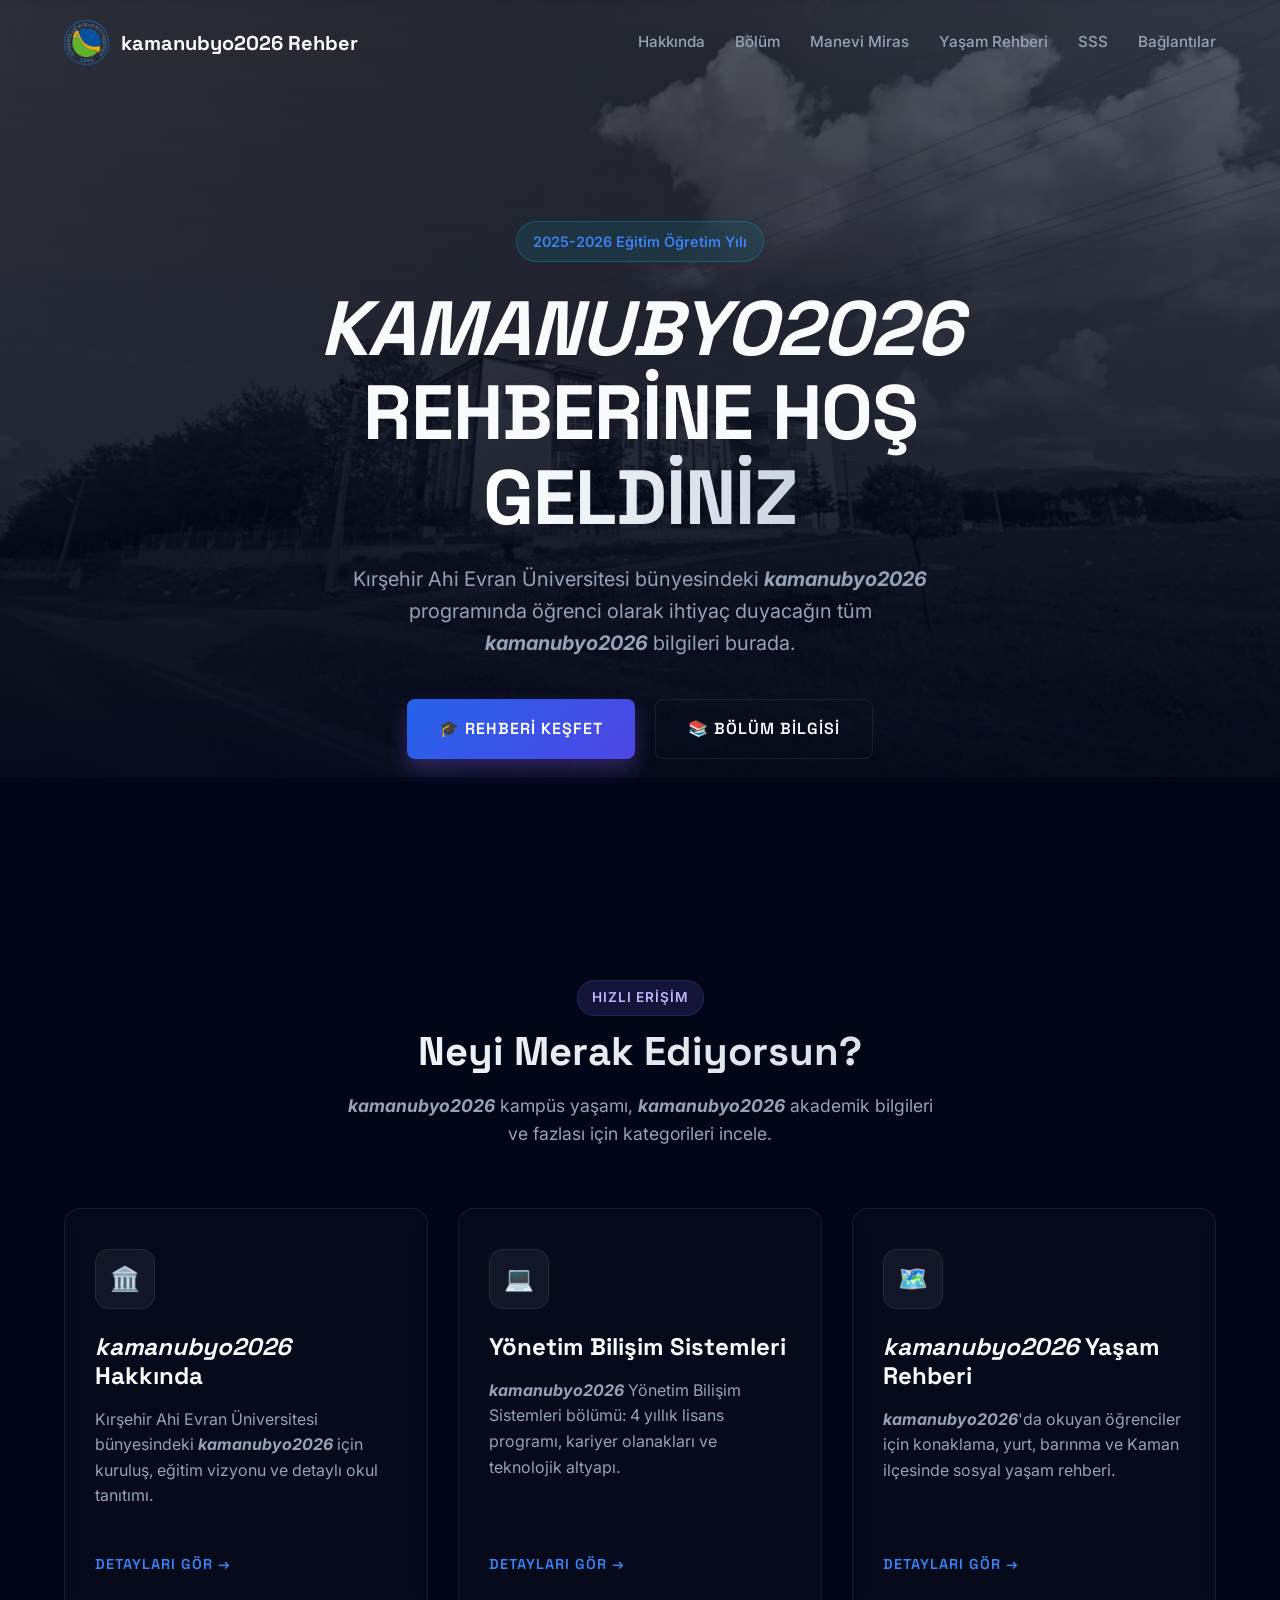
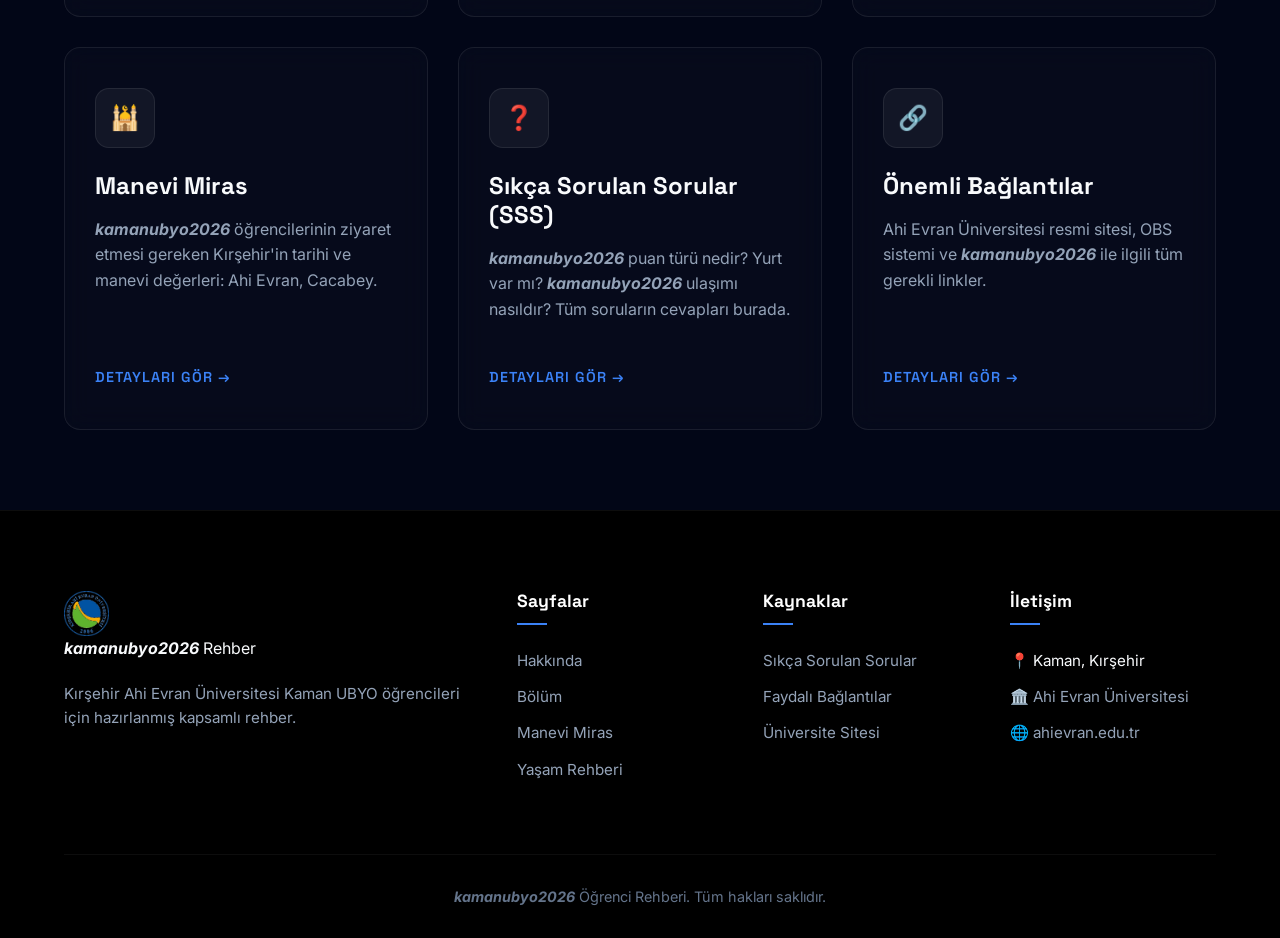
==== commit 213929dc: "Update index.html" ====
--- a/index.html
+++ b/index.html
@@ -32,15 +32,15 @@
   <link rel="stylesheet" href="style.css">
 
   <script type="application/ld+json">
-  {
-    "@context": "https://schema.org",
-    "@type": "WebSite",
-    "name": "Kaman UBYO Öğrenci Rehberi",
-    "alternateName": "<a href="index.html" class="seo-link"><strong><em>kamanubyo2026</em></strong></a>",
-    "url": "https://kamanubyo2026.blog/",
-    "inLanguage": "tr"
-  }
-  </script>
+{
+  "@context": "https://schema.org",
+  "@type": "WebSite",
+  "name": "Kaman UBYO Öğrenci Rehberi",
+  "alternateName": "kamanubyo2026",
+  "url": "https://kamanubyo2026.blog/",
+  "inLanguage": "tr"
+}
+</script>
   <script type="application/ld+json">
   {
     "@context": "https://schema.org",
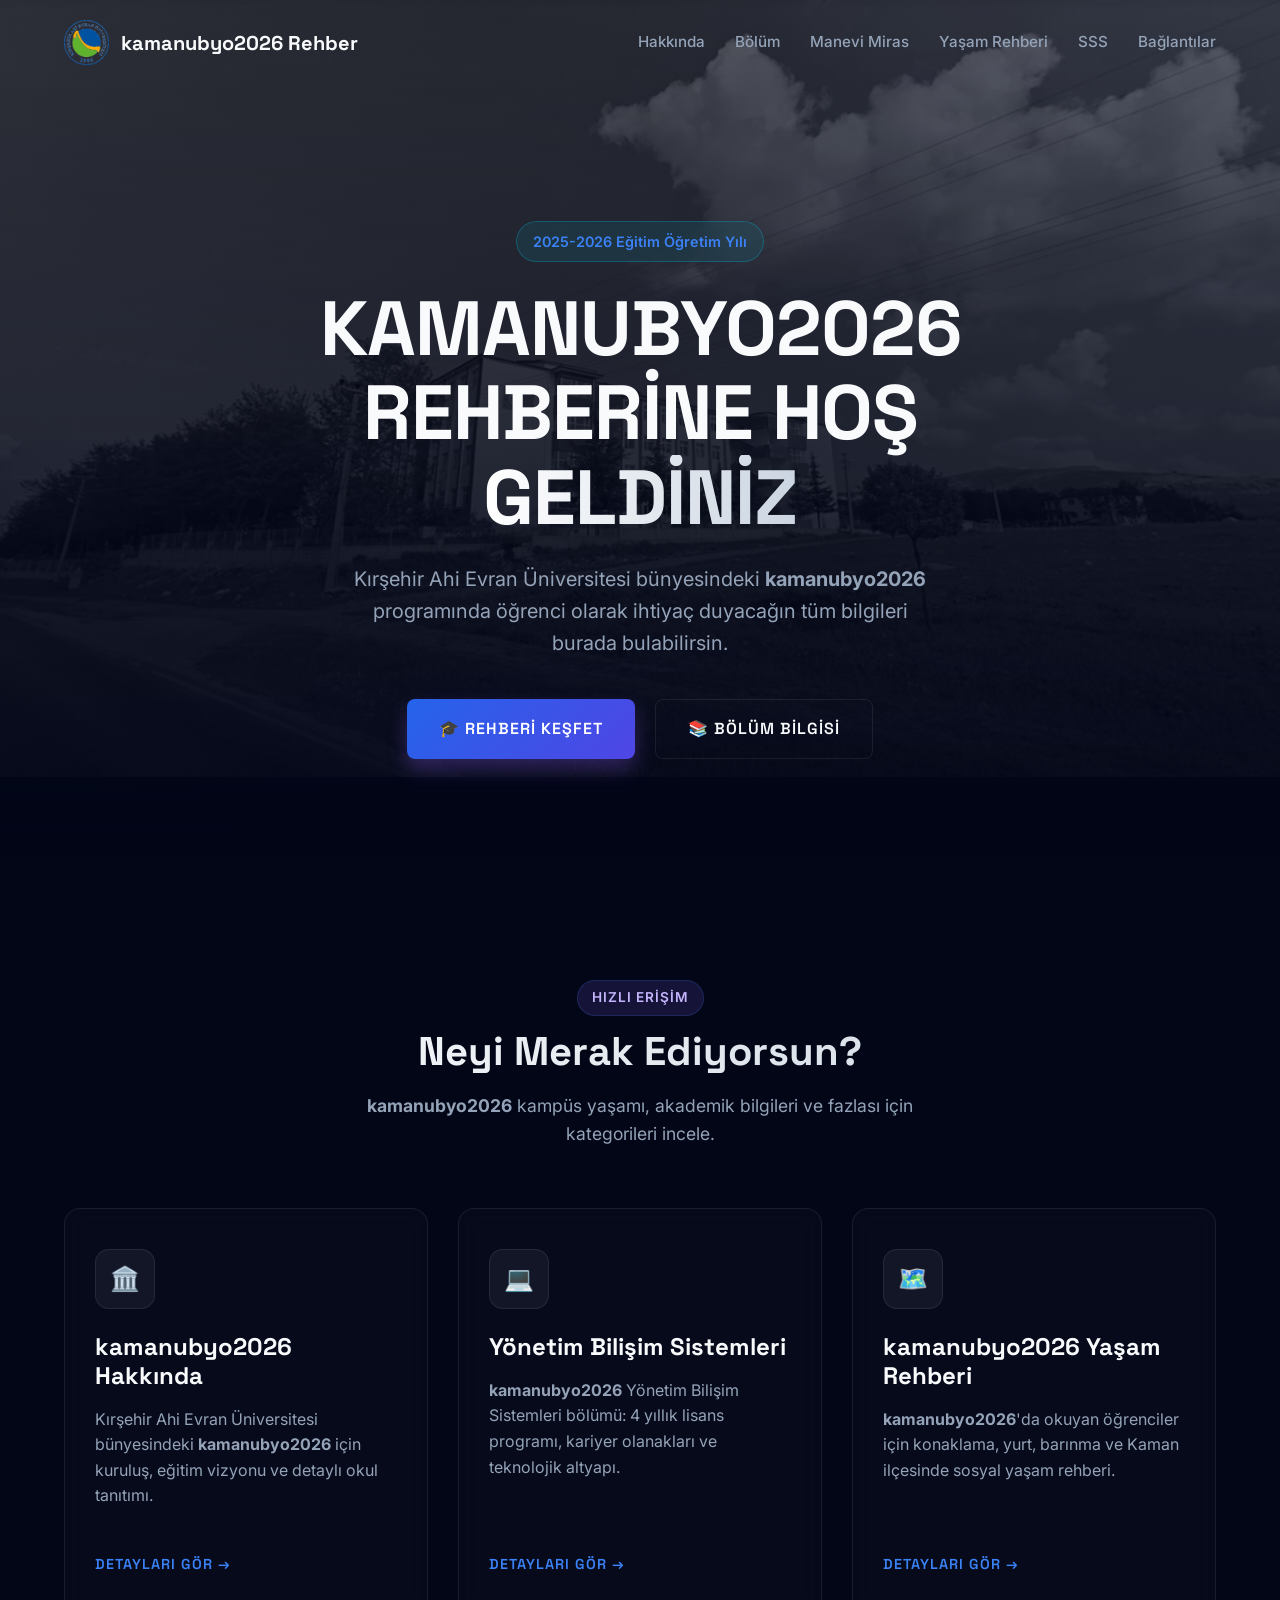
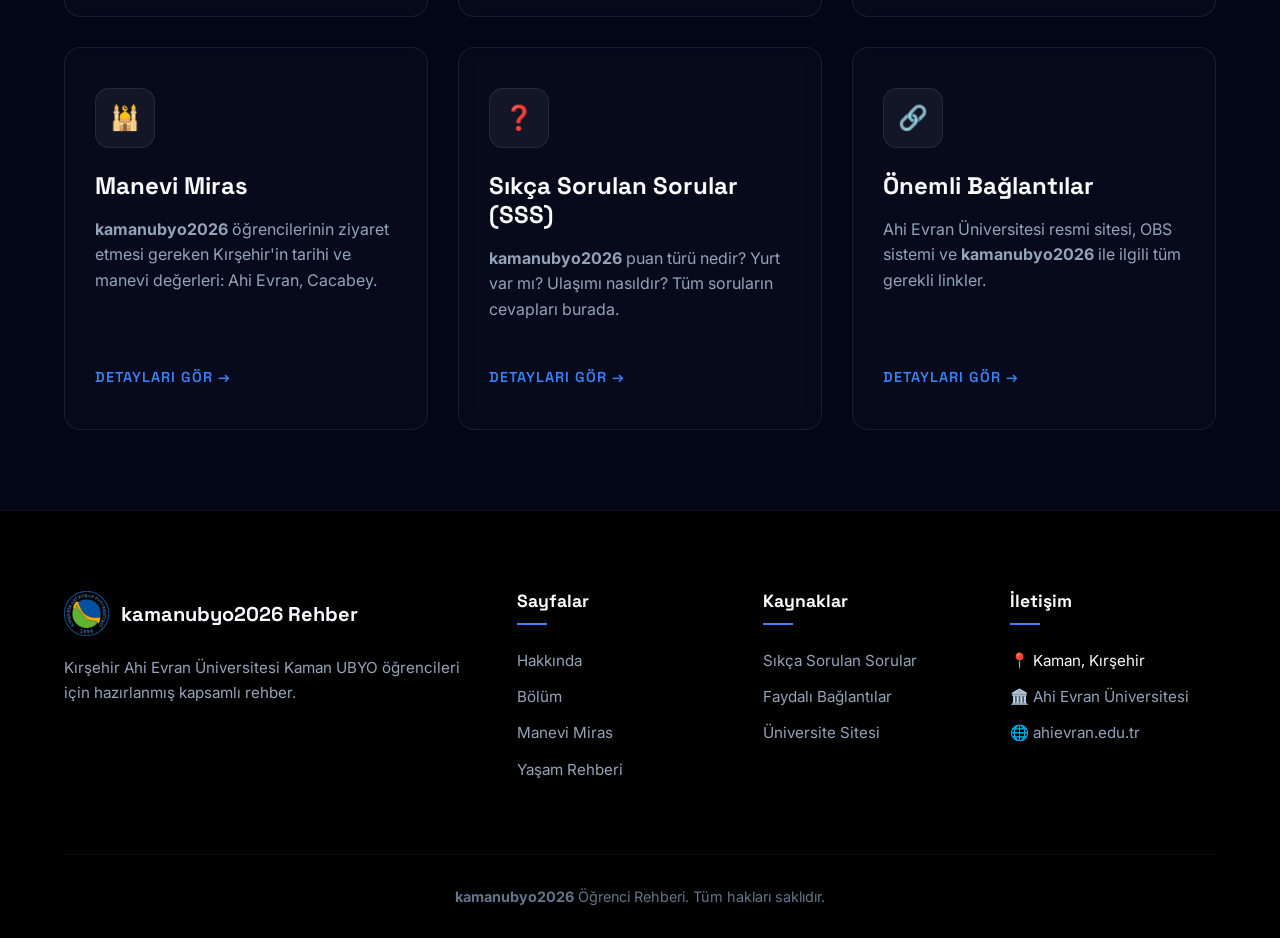
==== commit 5ac3ea10: "Update index.html" ====
--- a/index.html
+++ b/index.html
@@ -3,32 +3,30 @@
 <head>
   <meta charset="UTF-8">
   <meta name="viewport" content="width=device-width, initial-scale=1.0">
-  <meta name="description" content="Kırşehir Ahi Evran Üniversitesi Kaman UBYO öğrenci rehberi 2026. Yönetim Bilişim Sistemleri bölümü, konaklama, ulaşım, Kaman yaşam rehberi ve Kırşehir manevi miras bilgileri.">
+  <meta name="description" content="kamanubyo2026 projesi ile Kırşehir Ahi Evran Üniversitesi Kaman UBYO öğrenci rehberi. Yönetim Bilişim Sistemleri bölümü, konaklama, ulaşım ve yaşam rehberi.">
   <meta name="robots" content="index, follow, max-snippet:-1, max-image-preview:large">
   <meta name="author" content="Kaman UBYO Rehber">
   <meta name="theme-color" content="#6366f1">
-  <link rel="canonical" href="https://kamanubyo2026.blog/">
+  <link rel="canonical" href="https://www.kamanubyo2026.blog/">
   <link rel="icon" type="image/webp" href="images/logo.webp">
   <link rel="apple-touch-icon" href="images/logo.png">
 
-  <!-- Open Graph -->
   <meta property="og:type" content="website">
   <meta property="og:title" content="Kaman UBYO Öğrenci Rehberi 2026 | Ahi Evran Üniversitesi">
   <meta property="og:description" content="Kırşehir Ahi Evran Üniversitesi Kaman UBYO öğrenci rehberi. Bölüm, konaklama, ulaşım ve yaşam bilgileri.">
-  <meta property="og:url" content="https://kamanubyo2026.blog/">
+  <meta property="og:url" content="https://www.kamanubyo2026.blog/">
   <meta property="og:locale" content="tr_TR">
   <meta property="og:site_name" content="Kaman UBYO Rehber">
   <meta property="og:image" content="https://kamanubyo2026.blog/images/campus-hero.webp">
   <meta property="og:image:width" content="1200">
   <meta property="og:image:height" content="728">
 
-  <!-- Twitter Card -->
   <meta name="twitter:card" content="summary_large_image">
   <meta name="twitter:title" content="Kaman UBYO Öğrenci Rehberi 2026 | Ahi Evran Üniversitesi">
   <meta name="twitter:description" content="Kırşehir Ahi Evran Üniversitesi Kaman UBYO rehberi.">
   <meta name="twitter:image" content="https://kamanubyo2026.blog/images/campus-hero.webp">
 
-  <title>kamanubyo2026 Öğrenci Rehberi| Kırşehir Ahi Evran Üniversitesi</title>
+  <title>kamanubyo2026 Öğrenci Rehberi | Kırşehir Ahi Evran Üniversitesi</title>
   <link rel="stylesheet" href="style.css">
 
   <script type="application/ld+json">
@@ -37,7 +35,7 @@
   "@type": "WebSite",
   "name": "Kaman UBYO Öğrenci Rehberi",
   "alternateName": "kamanubyo2026",
-  "url": "https://kamanubyo2026.blog/",
+  "url": "https://www.kamanubyo2026.blog/",
   "inLanguage": "tr"
 }
 </script>
@@ -48,7 +46,7 @@
     "name": "Kaman Uygulamalı Bilimler Yüksekokulu",
     "alternateName": "Kaman UBYO",
     "url": "https://kamanubyo.ahievran.edu.tr/",
-    "logo": "https://kamanubyo2026.blog/images/logo.webp",
+    "logo": "https://www.kamanubyo2026.blog/images/logo.webp",
     "foundingDate": "2016",
     "parentOrganization": {
       "@type": "CollegeOrUniversity",
@@ -67,7 +65,7 @@
   {
     "@context": "https://schema.org",
     "@type": "BreadcrumbList",
-    "itemListElement": [{ "@type": "ListItem", "position": 1, "name": "Ana Sayfa", "item": "https://kamanubyo2026.blog/" }]
+    "itemListElement": [{ "@type": "ListItem", "position": 1, "name": "Ana Sayfa", "item": "https://www.kamanubyo2026.blog/" }]
   }
   </script>
 </head>
@@ -76,7 +74,7 @@
   <header>
     <nav class="navbar" id="navbar">
       <div class="container">
-        <a href="index.html" class="nav-logo" title="Kaman UBYO Rehber">
+        <a href="/" class="nav-logo" title="Kaman UBYO Rehber">
           <div class="logo-icon">
             <img src="images/logo.webp" alt="Kaman UBYO logosu" width="36" height="36">
           </div>
@@ -114,8 +112,8 @@
       </div>
       <div class="hero-content">
         <div class="hero-badge"> 2025-2026 Eğitim Öğretim Yılı</div>
-        <h1><a href="index.html" class="seo-link"><strong><em>kamanubyo2026</em></strong></a> Rehberine Hoş<br><span>Geldiniz</span></h1>
-        <p>Kırşehir Ahi Evran Üniversitesi bünyesindeki <a href="index.html" class="seo-link"><strong><em>kamanubyo2026</em></strong></a> programında öğrenci olarak ihtiyaç duyacağın tüm <a href="index.html" class="seo-link"><strong><em>kamanubyo2026</em></strong></a> bilgileri burada.</p>
+        <h1><strong>kamanubyo2026</strong> Rehberine Hoş<br><span>Geldiniz</span></h1>
+        <p>Kırşehir Ahi Evran Üniversitesi bünyesindeki <strong>kamanubyo2026</strong> programında öğrenci olarak ihtiyaç duyacağın tüm bilgileri burada bulabilirsin.</p>
         <div class="hero-buttons">
           <a href="hakkinda.html" class="btn btn-primary" title="kamanubyo2026 Hakkında">🎓 Rehberi Keşfet</a>
           <a href="bolum.html" class="btn btn-outline" title="YBS Bölüm Bilgisi kamanubyo2026">📚 Bölüm Bilgisi</a>
@@ -128,48 +126,45 @@
         <div class="section-header">
           <div class="section-label">Hızlı Erişim </div>
           <h2>Neyi Merak Ediyorsun?</h2>
-          <p><a href="index.html" class="seo-link"><strong><em>kamanubyo2026</em></strong></a> kampüs yaşamı, <a href="index.html" class="seo-link"><strong><em>kamanubyo2026</em></strong></a> akademik bilgileri ve fazlası için kategorileri incele.</p>
+          <p><strong>kamanubyo2026</strong> kampüs yaşamı, akademik bilgileri ve fazlası için kategorileri incele.</p>
         </div>
         <div class="cards-grid">
           <a href="hakkinda.html" class="card" title="kamanubyo2026 Hakkında Bilgiler">
             <div class="card-icon indigo">🏛️</div>
-            <h3><strong><em>kamanubyo2026</em></strong> Hakkında</h3>
-            <p>Kırşehir Ahi Evran Üniversitesi bünyesindeki <strong><em>kamanubyo2026</em></strong> için kuruluş, eğitim vizyonu ve detaylı okul tanıtımı.</p>
+            <h3><strong>kamanubyo2026</strong> Hakkında</h3>
+            <p>Kırşehir Ahi Evran Üniversitesi bünyesindeki <strong>kamanubyo2026</strong> için kuruluş, eğitim vizyonu ve detaylı okul tanıtımı.</p>
             <span class="card-link">Detayları Gör →</span>
           </a>
           <a href="bolum.html" class="card" title="Yönetim Bilişim Sistemleri kamanubyo2026">
             <div class="card-icon orange">💻</div>
             <h3>Yönetim Bilişim Sistemleri</h3>
-            <p><strong><em>kamanubyo2026</em></strong> Yönetim Bilişim Sistemleri bölümü: 4 yıllık lisans programı, kariyer olanakları ve teknolojik altyapı.</p>
+            <p><strong>kamanubyo2026</strong> Yönetim Bilişim Sistemleri bölümü: 4 yıllık lisans programı, kariyer olanakları ve teknolojik altyapı.</p>
             <span class="card-link">Detayları Gör →</span>
           </a>
           <a href="yasam-rehberi.html" class="card" title="kamanubyo2026 Yaşam Rehberi">
             <div class="card-icon rose">🗺️</div>
-            <h3><strong><em>kamanubyo2026</em></strong> Yaşam Rehberi</h3>
-            <p><strong><em>kamanubyo2026</em></strong>'da okuyan öğrenciler için konaklama, yurt, barınma ve Kaman ilçesinde sosyal yaşam rehberi.</p>
-            <span class="card-link">Detayları Gör →</span>
-          </a>
-          <!-- Kart 4 -->
+            <h3><strong>kamanubyo2026</strong> Yaşam Rehberi</h3>
+            <p><strong>kamanubyo2026</strong>'da okuyan öğrenciler için konaklama, yurt, barınma ve Kaman ilçesinde sosyal yaşam rehberi.</p>
+            <span class="card-link">Detayları Gör →</span>
+          </a>
           <a href="manevi-miras.html" class="card" title="Kırşehir Manevi Miras kamanubyo2026">
             <div class="card-icon green">🕌</div>
             <h3>Manevi Miras</h3>
-            <p><strong><em>kamanubyo2026</em></strong> öğrencilerinin ziyaret etmesi gereken Kırşehir'in tarihi ve manevi değerleri: Ahi Evran, Cacabey.</p>
-            <span class="card-link">Detayları Gör →</span>
-          </a>
-
-          <!-- Kart 5 -->
+            <p><strong>kamanubyo2026</strong> öğrencilerinin ziyaret etmesi gereken Kırşehir'in tarihi ve manevi değerleri: Ahi Evran, Cacabey.</p>
+            <span class="card-link">Detayları Gör →</span>
+          </a>
+
           <a href="sss.html" class="card" title="kamanubyo2026 Sıkça Sorulan Sorular">
             <div class="card-icon sky">❓</div>
             <h3>Sıkça Sorulan Sorular (SSS)</h3>
-            <p><strong><em>kamanubyo2026</em></strong> puan türü nedir? Yurt var mı? <strong><em>kamanubyo2026</em></strong> ulaşımı nasıldır? Tüm soruların cevapları burada.</p>
-            <span class="card-link">Detayları Gör →</span>
-          </a>
-
-          <!-- Kart 6 -->
+            <p><strong>kamanubyo2026</strong> puan türü nedir? Yurt var mı? Ulaşımı nasıldır? Tüm soruların cevapları burada.</p>
+            <span class="card-link">Detayları Gör →</span>
+          </a>
+
           <a href="baglantilar.html" class="card" title="kamanubyo2026 Faydalı Bağlantılar">
             <div class="card-icon purple">🔗</div>
             <h3>Önemli Bağlantılar</h3>
-            <p>Ahi Evran Üniversitesi resmi sitesi, OBS sistemi ve <strong><em>kamanubyo2026</em></strong> ile ilgili tüm gerekli linkler.</p>
+            <p>Ahi Evran Üniversitesi resmi sitesi, OBS sistemi ve <strong>kamanubyo2026</strong> ile ilgili tüm gerekli linkler.</p>
             <span class="card-link">Detayları Gör →</span>
           </a>
         </div>
@@ -181,7 +176,7 @@
     <div class="container">
       <div class="footer-grid">
         <div class="footer-brand">
-          <a href="index.html" class="nav-logo"><div class="logo-icon"><img src="images/logo.webp" alt="Kaman UBYO" width="20" height="20" loading="lazy"></div><span><a href="index.html" class="seo-link"><strong><em>kamanubyo2026</em></strong></a> Rehber</span></a>
+          <a href="/" class="nav-logo"><div class="logo-icon"><img src="images/logo.webp" alt="Kaman UBYO" width="20" height="20" loading="lazy"></div><span><strong>kamanubyo2026</strong> Rehber</span></a>
           <p>Kırşehir Ahi Evran Üniversitesi Kaman UBYO öğrencileri için hazırlanmış kapsamlı rehber.</p>
         </div>
         <div class="footer-col">
@@ -204,7 +199,7 @@
           <a href="https://ahievran.edu.tr" target="_blank" rel="nofollow noopener noreferrer">🌐 ahievran.edu.tr</a>
         </div>
       </div>
-      <div class="footer-bottom"><a href="index.html" class="seo-link"><strong><em>kamanubyo2026</em></strong></a>  Öğrenci Rehberi. Tüm hakları saklıdır.</div>
+      <div class="footer-bottom"><strong>kamanubyo2026</strong> Öğrenci Rehberi. Tüm hakları saklıdır.</div>
     </div>
   </footer>
 
